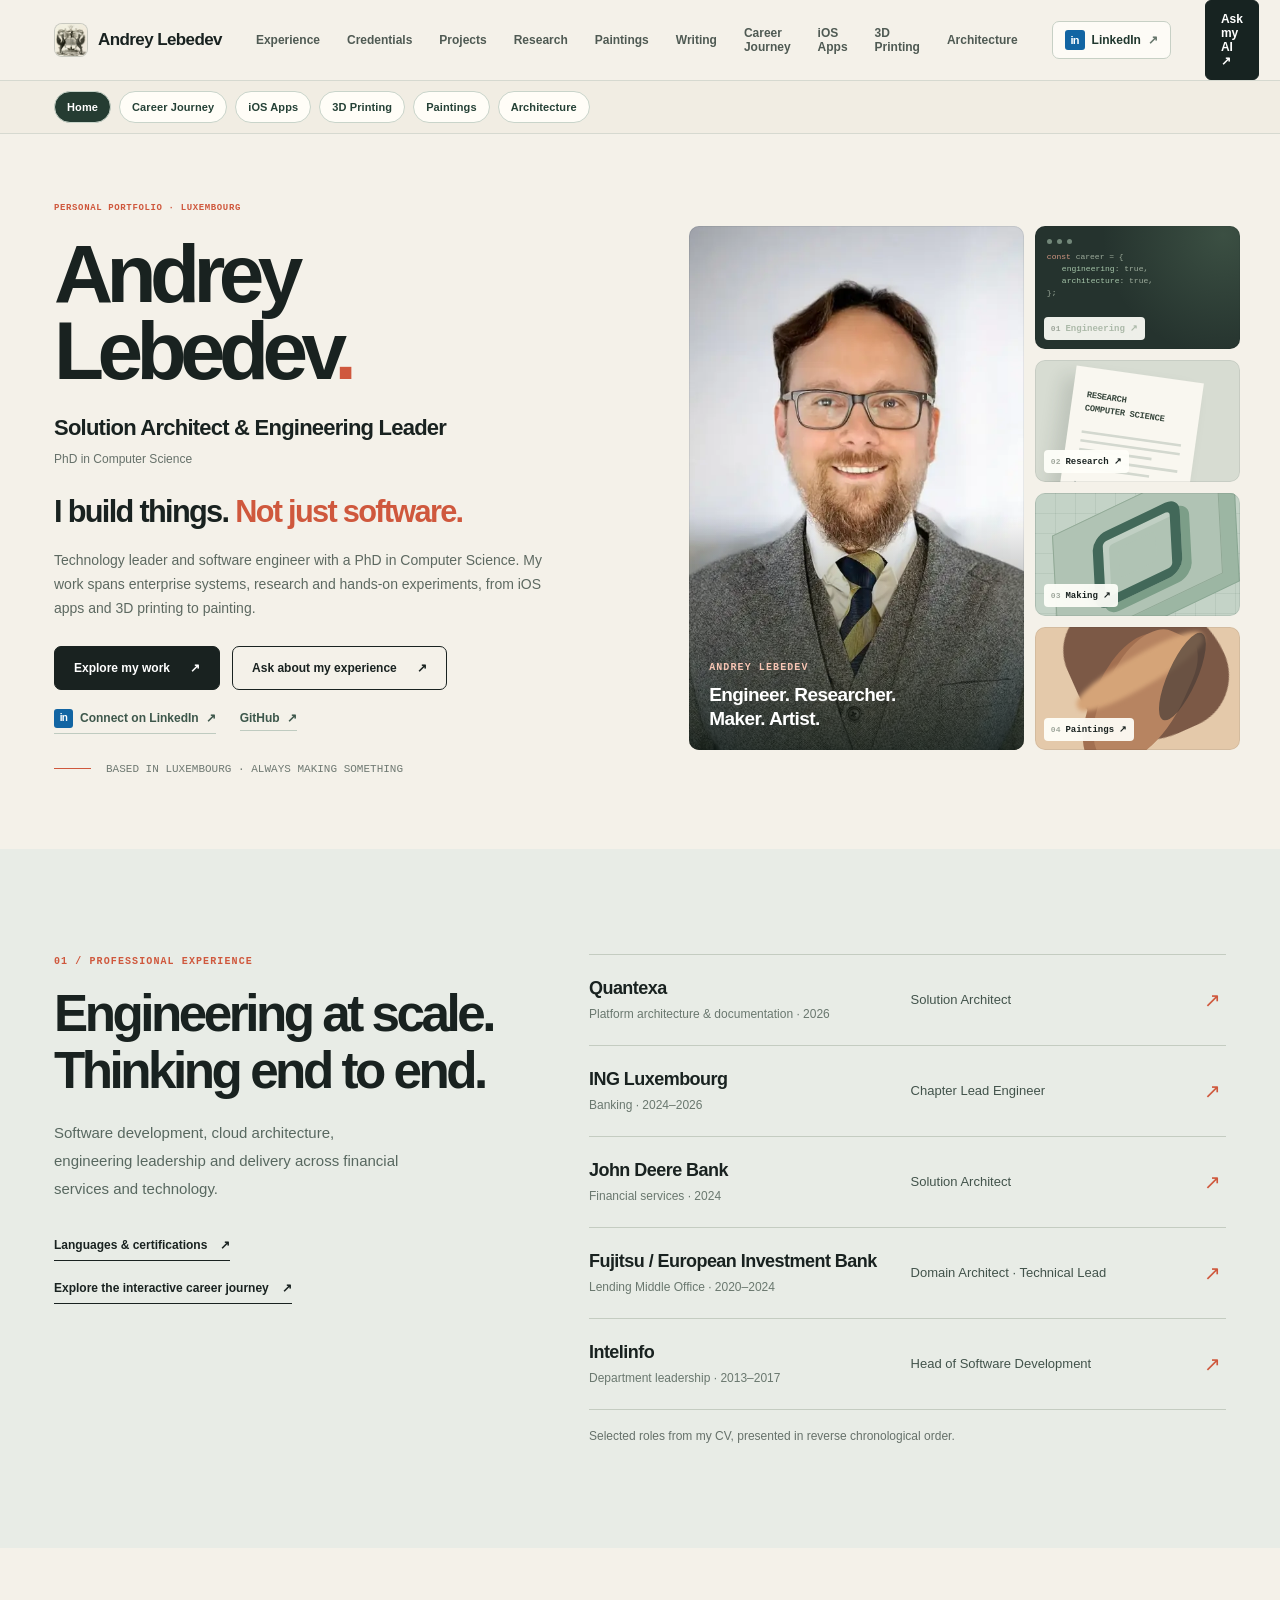
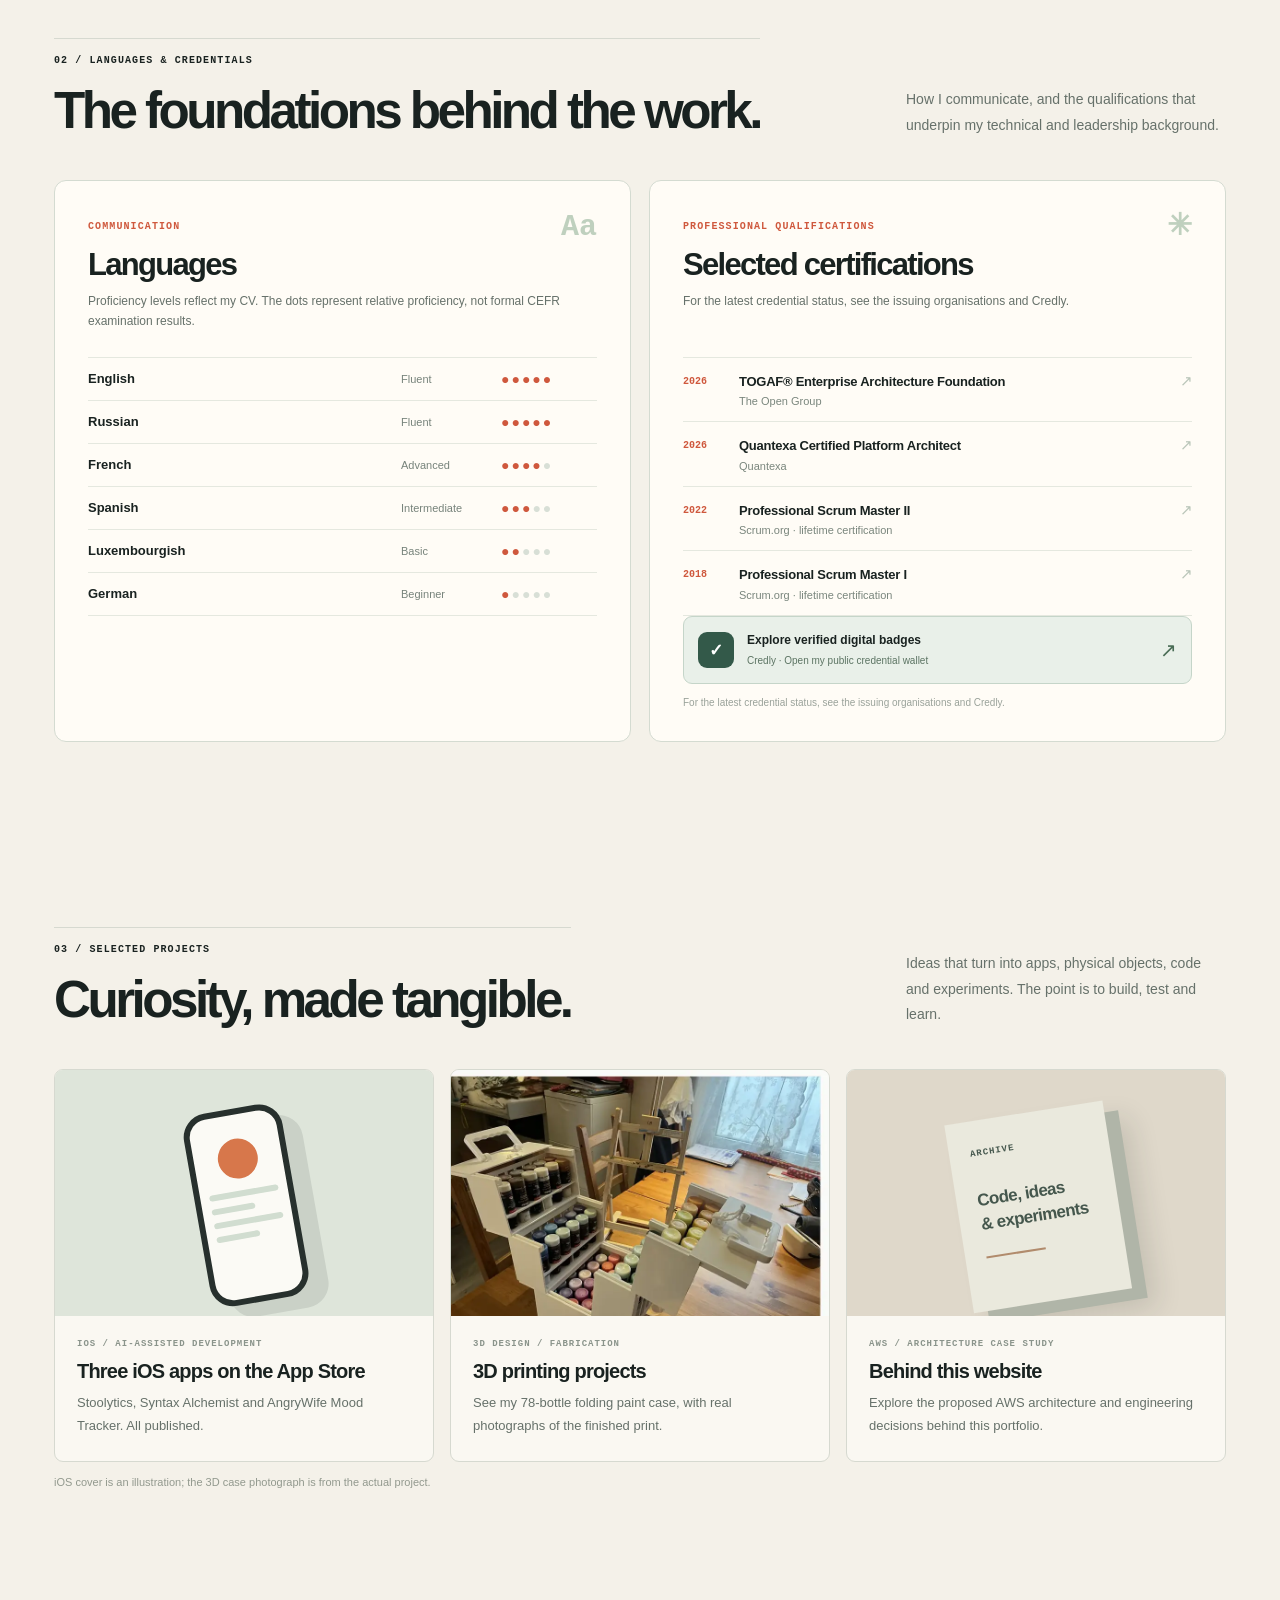
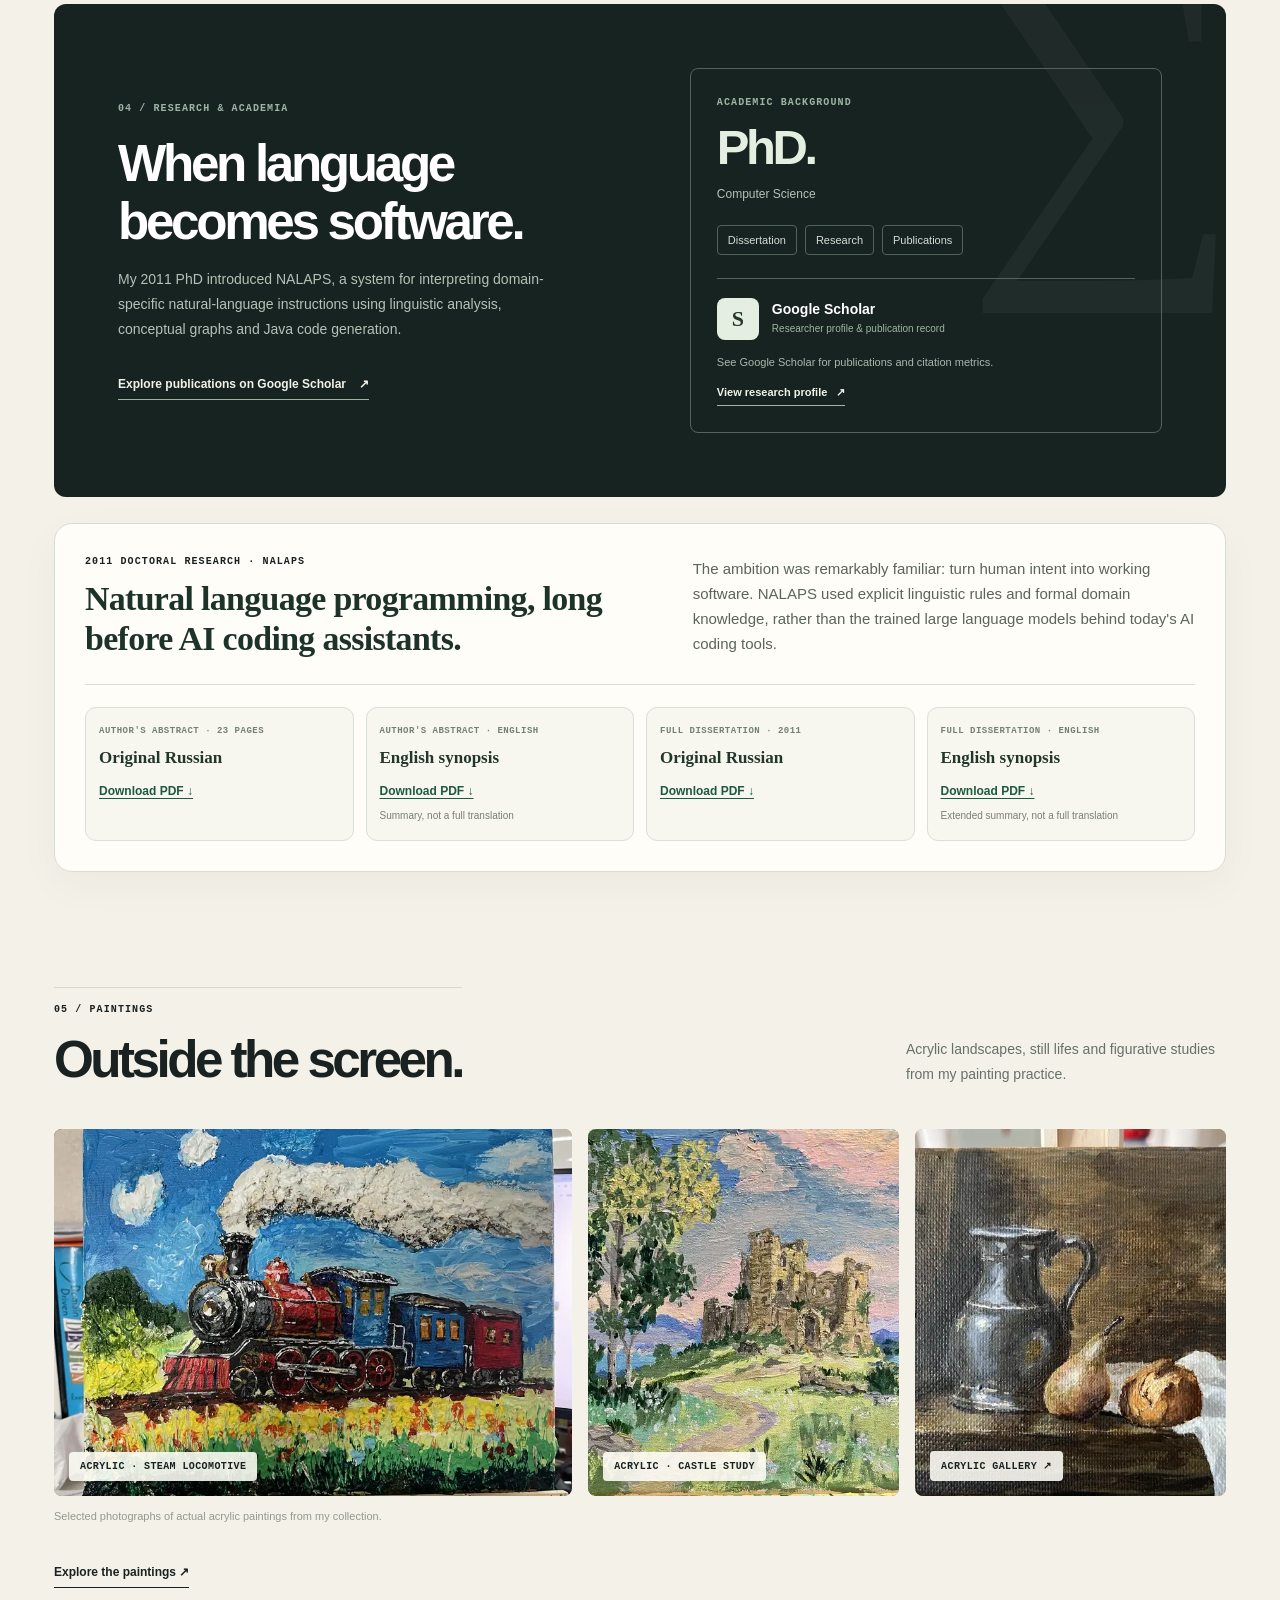
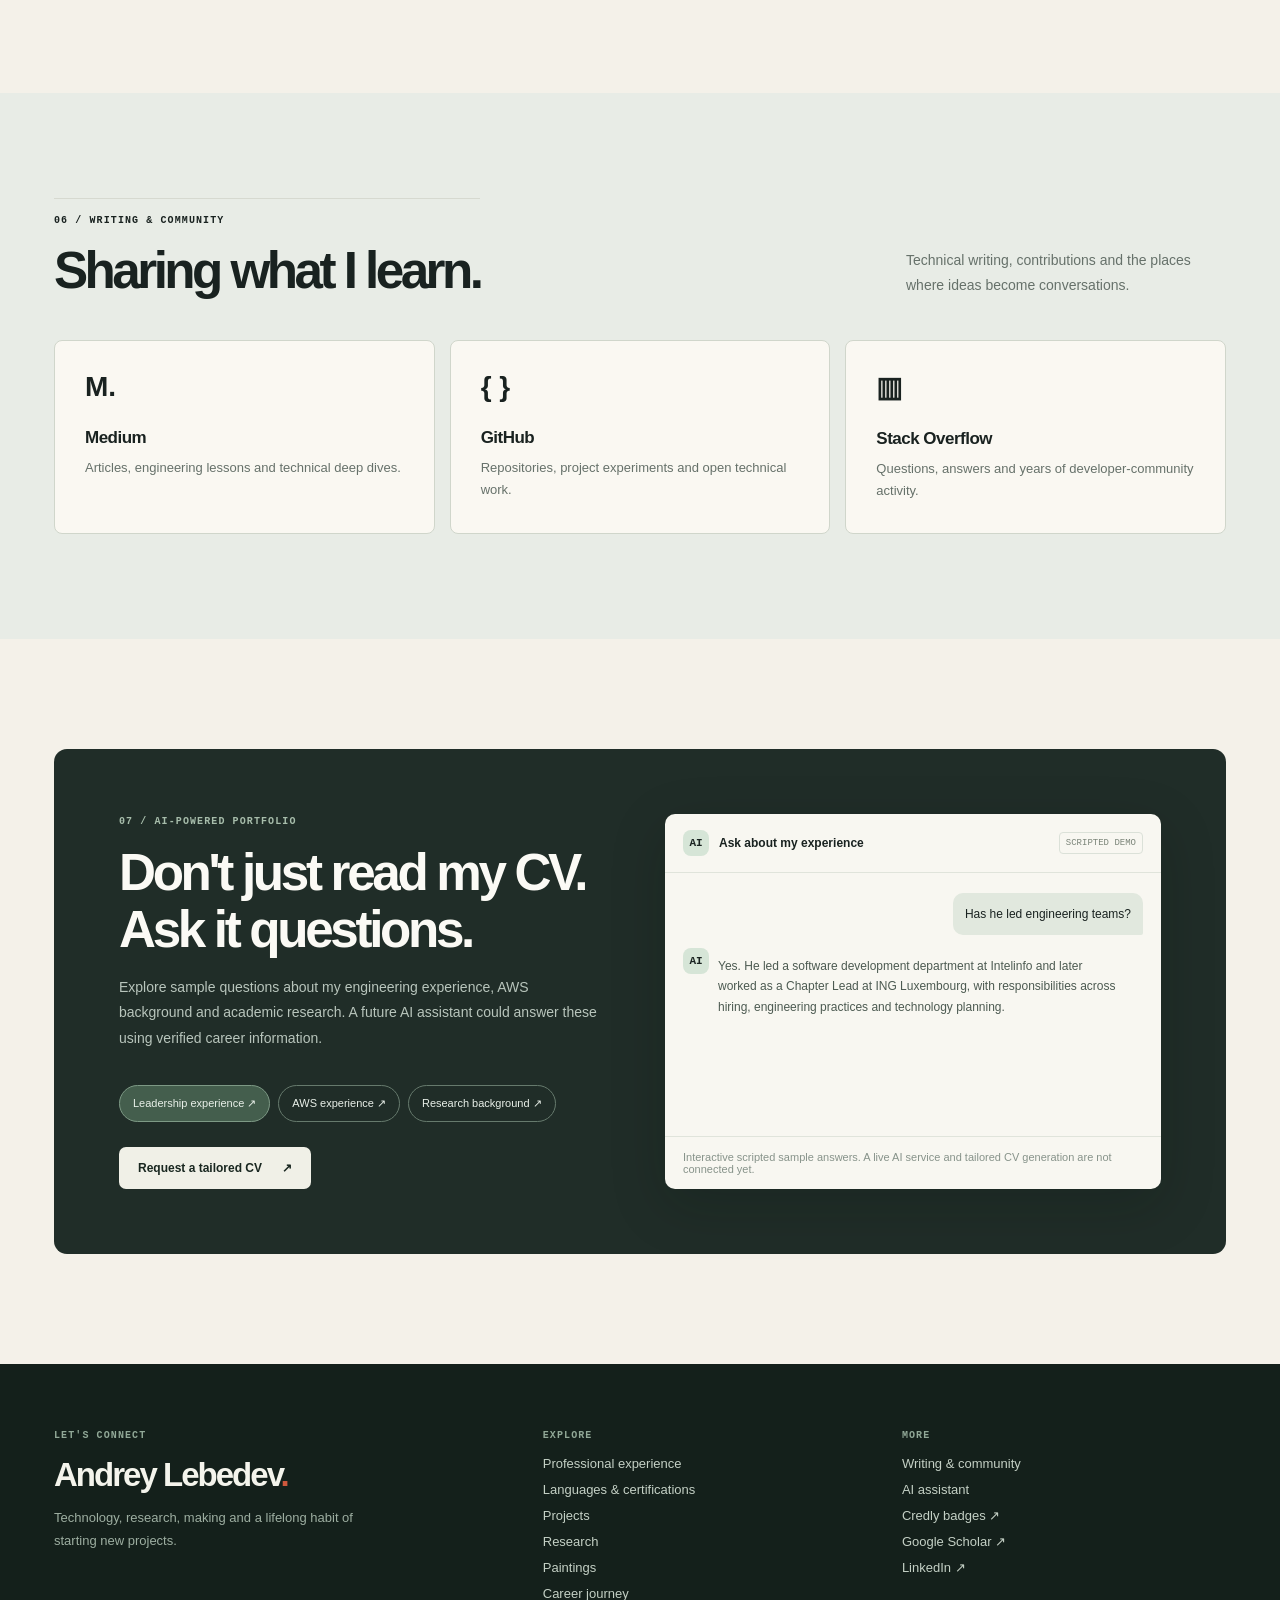
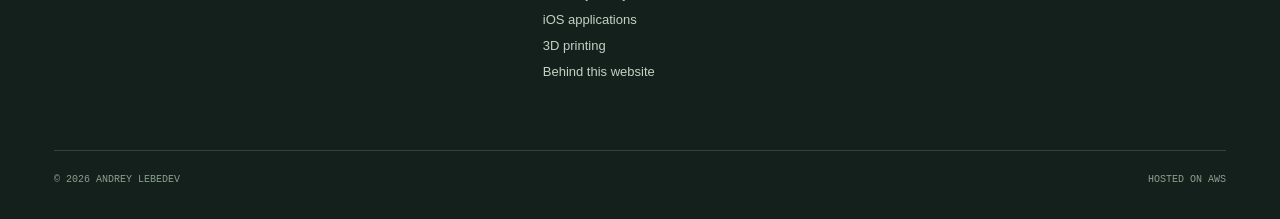
==== index.html @ 39cefe16 "Prepare doctoral research downloads and remove site preview labels" ====
<!DOCTYPE html>

<html lang="en">
<head>
<meta charset="utf-8"/>
<meta content="width=device-width, initial-scale=1.0" name="viewport"/>
<meta content="#f4f1e9" name="theme-color"/>
<meta content="Andrey Lebedev. Solution architecture, software engineering, doctoral research, personal software and art." name="description"/>
<title>Andrey Lebedev | Engineering, Research &amp; Making</title>
<link href="assets/styles-3bea09bef80b.css" rel="stylesheet"/></head>
<body>
<header>
<div class="wrap nav">
<a aria-label="Andrey Lebedev, home" class="logo" href="#home"><span class="logo-box"><img alt="" decoding="async" height="34" src="assets/heraldic-crest.webp" width="34"/></span> Andrey Lebedev</a>
<nav aria-label="Main navigation" class="nav-links" id="navLinks">
<a href="#experience">Experience</a><a href="#credentials">Credentials</a><a href="#projects">Projects</a><a href="#research">Research</a><a href="art.html">Paintings</a><a href="#writing">Writing</a>
<a href="career.html">Career Journey</a><a href="apps.html">iOS Apps</a><a href="3d-printing.html">3D Printing</a><a href="behind-the-site.html">Architecture</a></nav>
<a aria-label="Andrey Lebedev on LinkedIn (opens new tab)" class="nav-linkedin" href="https://www.linkedin.com/in/andremoniy/" rel="noopener noreferrer" target="_blank"><span aria-hidden="true" class="li-mark">in</span><span class="li-label">LinkedIn</span><span aria-hidden="true" class="li-out">↗</span></a><a class="nav-cta" href="#assistant">Ask my AI ↗</a>
<button aria-expanded="false" aria-label="Toggle navigation" class="mobile-toggle" id="mobileToggle">☰</button>
</div>
</header><div class="site-directory"><nav aria-label="Portfolio pages" class="wrap"><a aria-current="page" href="index.html#home">Home</a><a href="career.html">Career Journey</a><a href="apps.html">iOS Apps</a><a href="3d-printing.html">3D Printing</a><a href="art.html">Paintings</a><a href="behind-the-site.html">Architecture</a></nav></div>
<main>
<section class="wrap hero" id="home">
<div class="hero-copy">
<div class="hero-identity"><div class="identity-info">
<span class="eyebrow identity-name">PERSONAL PORTFOLIO · LUXEMBOURG</span>
<h1 class="hero-person-name">Andrey<br/>Lebedev<span class="name-fullstop">.</span></h1>
<strong>Solution Architect &amp; Engineering Leader</strong>
<span class="identity-degree">PhD in Computer Science</span>
</div></div>
<div class="hero-claim">I build things. <em>Not just software.</em></div>
<p>Technology leader and software engineer with a PhD in Computer Science. My work spans enterprise systems, research and hands-on experiments, from iOS apps and 3D printing to painting.</p>
<div class="btn-group"><a class="btn btn-primary" href="#experience">Explore my work <span>↗</span></a><a class="btn btn-secondary" href="#assistant">Ask about my experience <span>↗</span></a></div><div aria-label="Professional profiles" class="hero-socials">
<a href="https://www.linkedin.com/in/andremoniy/" rel="noopener noreferrer" target="_blank"><span aria-hidden="true" class="social-icon">in</span>Connect on LinkedIn <span aria-hidden="true">↗</span></a>
<a href="https://github.com/Andremoniy" rel="noopener noreferrer" target="_blank">GitHub <span aria-hidden="true">↗</span></a>
</div>
<div class="hero-bottom"><span class="line"></span><span>BASED IN LUXEMBOURG · ALWAYS MAKING SOMETHING</span></div>
</div>
<div aria-label="Portrait and four areas of the portfolio" class="mosaic">
<div aria-label="Portrait of Andrey Lebedev" class="tile tile-portrait"><img alt="Andrey Lebedev wearing a grey suit and striped tie" height="760" loading="eager" src="assets/image-2531ccd37240392d.webp" width="600"/><span class="portrait-caption"><span class="eyebrow">ANDREY LEBEDEV</span><strong>Engineer. Researcher.<br/>Maker. Artist.</strong></span></div>
<a aria-label="View engineering experience" class="tile tile-code" href="#experience">
<div class="code-top"><i></i><i></i><i></i></div>
<div class="code-lines"><div><span class="orange">const</span> career = {</div><div class="indent"><span class="mint">engineering</span>: true,</div><div class="indent"><span class="mint">architecture</span>: true,</div><div class="indent"><span class="mint">leadership</span>: true,</div><div class="indent"><span class="mint">curiosity</span>: Infinity</div><div>};</div></div>
<span class="tile-label"><span class="tile-number">01</span> Engineering ↗</span>
</a>
<a aria-label="View academic research" class="tile tile-paper" href="#research">
<div class="paper-sheet"><div class="paper-title">RESEARCH<br/>COMPUTER SCIENCE</div><div class="paper-line"></div><div class="paper-line"></div><div class="paper-line short"></div><div class="paper-line"></div><div class="paper-line short"></div><div class="paper-chart"><span></span><span></span></div></div>
<span class="tile-label"><span class="tile-number">02</span> Research ↗</span>
</a>
<a aria-label="View 3D printing and projects" class="tile tile-print" href="3d-printing.html"><div class="print-grid"></div><div class="print-plane"></div><span class="tile-label"><span class="tile-number">03</span> Making ↗</span></a>
<a aria-label="View painting gallery" class="tile tile-art" href="art.html"><div class="paint-one"></div><div class="paint-two"></div><div class="paint-three"></div><div class="paint-four"></div><span class="tile-label"><span class="tile-number">04</span> Paintings ↗</span></a>
</div>
</section>
<section class="career section" id="experience">
<div class="wrap career-shell">
<div class="career-intro"><div class="eyebrow accent">01 / PROFESSIONAL EXPERIENCE</div><h2>Engineering at scale. Thinking end to end.</h2><p>Software development, cloud architecture, engineering leadership and delivery across financial services and technology.</p><a class="small-link" href="#credentials">Languages &amp; certifications <span>↗</span></a><div><a class="small-link" href="career.html">Explore the interactive career journey <span>↗</span></a></div></div>
<div aria-label="Selected professional roles" class="career-rows">
<a aria-label="Explore career details for Quantexa" class="career-row" href="career.html#quantexa"><div><h3>Quantexa</h3><span>Platform architecture &amp; documentation · 2026</span></div><div class="role">Solution Architect</div><span class="arrow">↗</span></a>
<a aria-label="Explore career details for ING Luxembourg" class="career-row" href="career.html#ing"><div><h3>ING Luxembourg</h3><span>Banking · 2024–2026</span></div><div class="role">Chapter Lead Engineer</div><span class="arrow">↗</span></a>
<a aria-label="Explore career details for John Deere Bank" class="career-row" href="career.html#john-deere"><div><h3>John Deere Bank</h3><span>Financial services · 2024</span></div><div class="role">Solution Architect</div><span class="arrow">↗</span></a>
<a aria-label="Explore career details for European Investment Bank" class="career-row" href="career.html#eib"><div><h3>Fujitsu / European Investment Bank</h3><span>Lending Middle Office · 2020–2024</span></div><div class="role">Domain Architect · Technical Lead</div><span class="arrow">↗</span></a>
<a aria-label="Explore career details for Intelinfo" class="career-row" href="career.html#intelinfo"><div><h3>Intelinfo</h3><span>Department leadership · 2013–2017</span></div><div class="role">Head of Software Development</div><span class="arrow">↗</span></a>
<div class="tiny" style="padding-top:19px">Selected roles from my CV, presented in reverse chronological order.</div>
</div>
</div>
</section>
<section aria-labelledby="credentialsHeading" class="credentials section" id="credentials">
<div class="wrap">
<div class="section-head"><div><div class="top-rule eyebrow">02 / LANGUAGES &amp; CREDENTIALS</div><h2 id="credentialsHeading">The foundations behind the work.</h2></div><p>How I communicate, and the qualifications that underpin my technical and leadership background.</p></div>
<div class="credentials-grid">
<article class="credential-card language-card">
<div class="credential-card-top"><span class="eyebrow accent">COMMUNICATION</span><span aria-hidden="true" class="credential-symbol">Aa</span></div>
<h3>Languages</h3>
<p class="credential-intro">Proficiency levels reflect my CV. The dots represent relative proficiency, not formal CEFR examination results.</p>
<div aria-label="Languages and self-assessed proficiency" class="language-list">
<div class="language-row"><span class="lang-name">English</span><span class="lang-level">Fluent</span><span aria-label="Five of five" class="lang-dots">●●●●●</span></div>
<div class="language-row"><span class="lang-name">Russian</span><span class="lang-level">Fluent</span><span aria-label="Five of five" class="lang-dots">●●●●●</span></div>
<div class="language-row"><span class="lang-name">French</span><span class="lang-level">Advanced</span><span aria-label="Four of five" class="lang-dots">●●●●<i>●</i></span></div>
<div class="language-row"><span class="lang-name">Spanish</span><span class="lang-level">Intermediate</span><span aria-label="Three of five" class="lang-dots">●●●<i>●●</i></span></div>
<div class="language-row"><span class="lang-name">Luxembourgish</span><span class="lang-level">Basic</span><span aria-label="Two of five" class="lang-dots">●●<i>●●●</i></span></div>
<div class="language-row"><span class="lang-name">German</span><span class="lang-level">Beginner</span><span aria-label="One of five" class="lang-dots">●<i>●●●●</i></span></div>
</div>
</article>
<article class="credential-card certification-card">
<div class="credential-card-top"><span class="eyebrow accent">PROFESSIONAL QUALIFICATIONS</span><span aria-hidden="true" class="credential-symbol">✳</span></div>
<h3>Selected certifications</h3>
<p class="credential-intro">For the latest credential status, see the issuing organisations and Credly.</p>
<div class="cert-list">
<div class="cert-row"><span class="cert-year">2026</span><div><strong>TOGAF® Enterprise Architecture Foundation</strong><span>The Open Group</span></div><span aria-hidden="true" class="cert-mark">↗</span></div>
<div class="cert-row"><span class="cert-year">2026</span><div><strong>Quantexa Certified Platform Architect</strong><span>Quantexa</span></div><span aria-hidden="true" class="cert-mark">↗</span></div>
<div class="cert-row"><span class="cert-year">2022</span><div><strong>Professional Scrum Master II</strong><span>Scrum.org · lifetime certification</span></div><span aria-hidden="true" class="cert-mark">↗</span></div>
<div class="cert-row"><span class="cert-year">2018</span><div><strong>Professional Scrum Master I</strong><span>Scrum.org · lifetime certification</span></div><span aria-hidden="true" class="cert-mark">↗</span></div>
</div>
<a aria-label="Open my Credly digital credential profile in a new tab" class="source-link credly-link" href="https://www.credly.com/users/andrey-lebedev.076a3905/badges/credly" rel="noopener noreferrer" target="_blank"><span aria-hidden="true" class="source-icon">✓</span><span><strong>Explore verified digital badges</strong><small>Credly · Open my public credential wallet</small></span><span aria-hidden="true" class="source-arrow">↗</span></a><p class="cert-footnote">For the latest credential status, see the issuing organisations and Credly.</p>
</article>
</div>
</div>
</section>
<section class="section" id="projects">
<div class="wrap">
<div class="section-head"><div><div class="top-rule eyebrow">03 / SELECTED PROJECTS</div><h2>Curiosity, made tangible.</h2></div><p>Ideas that turn into apps, physical objects, code and experiments. The point is to build, test and learn.</p></div>
<div class="project-grid">
<a aria-label="Explore iOS experiments" class="project-card" href="apps.html"><div class="project-graphic app-graphic"><div class="phone"><div class="app-sun"></div><div class="app-line"></div><div class="app-line half"></div><div class="app-line"></div><div class="app-line half"></div></div></div><div class="project-meta"><div class="eyebrow">IOS / AI-ASSISTED DEVELOPMENT</div><h3>Three iOS apps on the App Store</h3><p>Stoolytics, Syntax Alchemist and AngryWife Mood Tracker. All published.</p></div></a>
<a aria-label="Explore 3D printing projects" class="project-card" href="3d-printing.html"><div class="project-graphic project-real-photo"><img alt="Foldable 3D-printed case holding acrylic paint bottles" loading="lazy" src="assets/image-3938603abb410a23.webp"/></div><div class="project-meta"><div class="eyebrow">3D DESIGN / FABRICATION</div><h3>3D printing projects</h3><p>See my 78-bottle folding paint case, with real photographs of the finished print.</p></div></a>
<a aria-label="Explore Code &amp; early projects" class="project-card" href="behind-the-site.html"><div class="project-graphic research-graphic"><div class="book"><div class="eyebrow">ARCHIVE</div><h4>Code, ideas<br/>&amp; experiments</h4><div class="book-rule"></div></div></div><div class="project-meta"><div class="eyebrow">AWS / ARCHITECTURE CASE STUDY</div><h3>Behind this website</h3><p>Explore the proposed AWS architecture and engineering decisions behind this portfolio.</p></div></a>
</div>
<p class="note-under">iOS cover is an illustration; the 3D case photograph is from the actual project.</p>
</div>
</section>
<section class="section" id="research" style="padding-top:0">
<div class="wrap"><div class="research-block"><div class="research-copy"><div class="eyebrow">04 / RESEARCH &amp; ACADEMIA</div><h2>When language becomes software.</h2><p>My 2011 PhD introduced NALAPS, a system for interpreting domain-specific natural-language instructions using linguistic analysis, conceptual graphs and Java code generation.</p><a aria-label="View my Google Scholar publications in a new tab" class="small-link scholar-primary" href="https://scholar.google.com/citations?user=SfSFFIIAAAAJ&amp;hl=en" rel="noopener noreferrer" target="_blank">Explore publications on Google Scholar <span>↗</span></a></div><div class="research-aside"><div class="eyebrow">ACADEMIC BACKGROUND</div><div class="num">PhD.</div><p>Computer Science</p><div class="research-tags"><span>Dissertation</span><span>Research</span><span>Publications</span></div><div class="scholar-card"><div class="scholar-card-header"><span aria-hidden="true" class="scholar-mark">S</span><div><strong>Google Scholar</strong><small>Researcher profile &amp; publication record</small></div></div><p>See Google Scholar for publications and citation metrics.</p><a href="https://scholar.google.com/citations?user=SfSFFIIAAAAJ&amp;hl=en" rel="noopener noreferrer" target="_blank">View research profile <span aria-hidden="true">↗</span></a></div></div></div><div class="dissertation-panel" id="dissertation">
<div class="dissertation-head">
<div><div class="eyebrow">2011 DOCTORAL RESEARCH · NALAPS</div><h3>Natural language programming, long before AI coding assistants.</h3></div>
<p>The ambition was remarkably familiar: turn human intent into working software. NALAPS used explicit linguistic rules and formal domain knowledge, rather than the trained large language models behind today's AI coding tools.</p>
</div>
<div aria-label="Research downloads" class="dissertation-docs">
<div class="dissertation-doc"><div class="doc-label">AUTHOR'S ABSTRACT · 23 PAGES</div><h4>Original Russian</h4><a download="" href="assets/research/lebedev-2011-authors-abstract-ru.pdf">Download PDF ↓</a></div>
<div class="dissertation-doc"><div class="doc-label">AUTHOR'S ABSTRACT · ENGLISH</div><h4>English synopsis</h4><a download="" href="assets/research/lebedev-2011-abstract-en-synopsis.pdf">Download PDF ↓</a><small>Summary, not a full translation</small></div>
<div class="dissertation-doc"><div class="doc-label">FULL DISSERTATION · 2011</div><h4>Original Russian</h4><a download="" href="assets/research/lebedev-2011-dissertation-ru.pdf">Download PDF ↓</a></div>
<div class="dissertation-doc"><div class="doc-label">FULL DISSERTATION · ENGLISH</div><h4>English synopsis</h4><a download="" href="assets/research/lebedev-2011-dissertation-en-synopsis.pdf">Download PDF ↓</a><small>Extended summary, not a full translation</small></div>
</div>
</div></div>
</section>
<section class="section" id="art" style="padding-top:10px">
<div class="wrap"><div class="section-head"><div><div class="top-rule eyebrow">05 / PAINTINGS</div><h2>Outside the screen.</h2></div><p>Acrylic landscapes, still lifes and figurative studies from my painting practice.</p></div><div class="art-gallery">
<a aria-label="Open the painting gallery" class="art-piece one art-photographic" href="art.html"><img alt="Acrylic painting of a red and black steam locomotive" loading="lazy" src="assets/image-953446f97a50883c.webp"/><span>ACRYLIC · STEAM LOCOMOTIVE</span></a>
<a aria-label="Open the painting gallery" class="art-piece two art-photographic" href="art.html"><img alt="Acrylic painting of a ruined castle in a bright landscape" loading="lazy" src="assets/image-7148136a2007f69b.webp"/><span>ACRYLIC · CASTLE STUDY</span></a>
<a aria-label="Open the painting gallery" class="art-piece three art-photographic" href="art.html"><img alt="Acrylic still life painting with jug and pear" loading="lazy" src="assets/image-1eff20bcecce1aa9.webp"/><span>ACRYLIC GALLERY ↗</span></a>
</div><p class="note-under">Selected photographs of actual acrylic paintings from my collection.</p></div>
<div class="wrap" style="margin-top:23px"><a class="small-link" href="art.html">Explore the paintings ↗</a></div></section>
<section class="section writing" id="writing"><div class="wrap"><div class="section-head"><div><div class="top-rule eyebrow">06 / WRITING &amp; COMMUNITY</div><h2>Sharing what I learn.</h2></div><p>Technical writing, contributions and the places where ideas become conversations.</p></div><div class="writing-grid"><div class="writing-entry"><span class="symbol">M.</span><h3>Medium</h3><p>Articles, engineering lessons and technical deep dives.</p></div><div class="writing-entry"><span class="symbol">{ }</span><h3>GitHub</h3><p>Repositories, project experiments and open technical work.</p></div><div class="writing-entry"><span class="symbol">▥</span><h3>Stack Overflow</h3><p>Questions, answers and years of developer-community activity.</p></div></div></div></section>
</main>
<section class="ai-section" id="assistant"><div class="wrap"><div class="ai-panel"><div><div class="eyebrow">07 / AI-POWERED PORTFOLIO</div><h2>Don't just read my CV. Ask it questions.</h2><p>Explore sample questions about my engineering experience, AWS background and academic research. A future AI assistant could answer these using verified career information.</p><div aria-label="Try scripted sample questions" class="ai-chips"><button class="ai-chip active" data-chat="leadership">Leadership experience ↗</button><button class="ai-chip" data-chat="cloud">AWS experience ↗</button><button class="ai-chip" data-chat="research">Research background ↗</button></div><button class="btn" id="recruiterButton" style="margin-top:25px;background:#f0f0e7;color:#192720;border:0">Request a tailored CV <span>↗</span></button></div><div class="chat-window"><div class="chat-header"><span class="bot-avatar">AI</span> Ask about my experience <span class="demo-chip">SCRIPTED DEMO</span></div><div class="chat-messages"><div class="chat-user" id="chatQuestion">Has he led engineering teams?</div><div class="chat-bot"><div class="bot-avatar">AI</div><div class="message" id="chatAnswer">Yes. He led a software development department at Intelinfo and later worked as a Chapter Lead at ING Luxembourg, with responsibilities across hiring, engineering practices and technology planning.</div></div></div><div class="chat-bottom">Interactive scripted sample answers. A live AI service and tailored CV generation are not connected yet.</div></div></div></div></section><footer class="footer"><div class="wrap"><div class="footer-grid"><div><div class="eyebrow" style="color:#91a897">LET'S CONNECT</div><h2>Andrey Lebedev<span class="accent">.</span></h2><p>Technology, research, making and a lifelong habit of starting new projects.</p></div><div><div class="eyebrow" style="color:#91a897">EXPLORE</div><ul><li><a href="#experience">Professional experience</a></li><li><a href="#credentials">Languages &amp; certifications</a></li><li><a href="#projects">Projects</a></li><li><a href="#research">Research</a></li><li><a href="art.html">Paintings</a></li><li><a href="career.html">Career journey</a></li><li><a href="apps.html">iOS applications</a></li><li><a href="3d-printing.html">3D printing</a></li><li><a href="behind-the-site.html">Behind this website</a></li></ul></div><div><div class="eyebrow" style="color:#91a897">MORE</div><ul><li><a href="#writing">Writing &amp; community</a></li><li><a href="#assistant">AI assistant</a></li><li><a href="https://www.credly.com/users/andrey-lebedev.076a3905/badges/credly" rel="noopener noreferrer" target="_blank">Credly badges ↗</a></li><li><a href="https://scholar.google.com/citations?user=SfSFFIIAAAAJ&amp;hl=en" rel="noopener noreferrer" target="_blank">Google Scholar ↗</a></li><li><a href="https://www.linkedin.com/in/andremoniy/" rel="noopener noreferrer" target="_blank">LinkedIn ↗</a></li></ul></div></div><div class="footer-bottom"><span>© 2026 ANDREY LEBEDEV</span><span>HOSTED ON AWS</span></div></div></footer>
<div class="modal-backdrop" id="cvModal" role="presentation"><div aria-labelledby="modalTitle" aria-modal="true" class="modal" role="dialog"><button aria-label="Close" class="modal-close" id="modalClose">×</button><div class="eyebrow accent">RECRUITER AREA</div><h3 id="modalTitle">Tailored CV generation</h3><p>Planned functionality: authenticate using a corporate email address, paste a job description and generate an evidence-based CV in PDF or DOCX. This feature is not connected yet.</p><button class="btn btn-primary" id="modalGotIt">Got it <span>✓</span></button></div></div><script>document.addEventListener('DOMContentLoaded',()=>{
 const nav=document.getElementById('navLinks'); const toggle=document.getElementById('mobileToggle');
 if(nav&&toggle){toggle.addEventListener('click',()=>{const opened=nav.classList.toggle('open');toggle.setAttribute('aria-expanded',String(opened));toggle.textContent=opened?'×':'☰';});nav.querySelectorAll('a').forEach(a=>a.addEventListener('click',()=>{nav.classList.remove('open');toggle.setAttribute('aria-expanded','false');toggle.textContent='☰';}));}
 const questions={leadership:['Has he led engineering teams?','Yes. He led the software development department at Intelinfo and served as Chapter Lead Engineer at ING Luxembourg.'],cloud:['Has he used AWS professionally?','Yes. His professional experience includes AWS work at ARHS, Ingenico and 3D Issue, as well as AWS-related architecture work.'],research:['Does he have academic experience?','Yes. He earned a PhD in Computer Science and held research and university teaching positions.']};
 document.querySelectorAll('[data-chat]').forEach(b=>b.addEventListener('click',()=>{document.querySelectorAll('[data-chat]').forEach(x=>x.classList.remove('active'));b.classList.add('active');const q=questions[b.dataset.chat];document.getElementById('chatQuestion').textContent=q[0];document.getElementById('chatAnswer').textContent=q[1];}));
 const modal=document.getElementById('cvModal');if(modal){const close=()=>{modal.classList.remove('visible');document.body.style.overflow='';};const openBtn=document.getElementById('recruiterButton');if(openBtn)openBtn.addEventListener('click',()=>{modal.classList.add('visible');document.body.style.overflow='hidden';document.getElementById('modalClose').focus();});document.getElementById('modalClose').addEventListener('click',close);document.getElementById('modalGotIt').addEventListener('click',close);modal.addEventListener('click',e=>{if(e.target===modal)close();});window.addEventListener('keydown',e=>{if(e.key==='Escape')close();});}
});

// Delegated painting lightbox; works after SPA route changes too.
(function(){
  if(window.__portfolioLightboxInstalled)return;window.__portfolioLightboxInstalled=true;
  document.addEventListener('click',function(e){
    const a=e.target.closest('a[data-art-view]');if(!a)return;
    e.preventDefault();const shade=document.createElement('div');shade.className='art-lightbox';shade.setAttribute('role','dialog');shade.setAttribute('aria-label','Artwork close-up');
    const image=document.createElement('img');image.src=a.href;image.alt=a.querySelector('img')?.alt||'Artwork';
    const close=document.createElement('button');close.setAttribute('aria-label','Close image');close.textContent='×';
    shade.append(image,close);document.body.appendChild(shade);document.body.style.overflow='hidden';
    function dismiss(){shade.remove();document.body.style.overflow='';document.removeEventListener('keydown',onKey)}
    function onKey(ev){if(ev.key==='Escape')dismiss()};document.addEventListener('keydown',onKey);
    shade.addEventListener('click',ev=>{if(ev.target===shade||ev.target===close)dismiss()});close.focus();
  });
})();
</script><script>
(function(){
  var appIds={"6761431119":"Stoolytics","6762096127":"Syntax Alchemist","6761403683":"AngryWife Mood Tracker"};
  var loaded={};
  window.portfolioAppleIconResponse = function(data){
    if(!data || !Array.isArray(data.results)) return;
    data.results.forEach(function(app){
      var key=String(app.trackId||'');
      if(!(key in appIds)) return;
      var icon=app.artworkUrl512 || app.artworkUrl100 || app.artworkUrl60;
      if(!icon || !/^https:\/\//.test(icon)) return;
      loaded[key]=true;
      document.querySelectorAll('img[data-app-id="'+key+'"]').forEach(function(img){
        img.src=icon;
        img.alt=appIds[key]+' original App Store icon';
        var status=img.closest('.icon-link')?.querySelector('.app-icon-status');
        if(status) status.textContent='OFFICIAL APP STORE ICON';
      });
    });
  };
  ['6761431119','6762096127','6761403683'].forEach(function(id){
    var script=document.createElement('script');
    script.src='https://itunes.apple.com/lookup?id='+encodeURIComponent(id)+'&country=lu&callback=portfolioAppleIconResponse';
    script.async=true;
    document.head.appendChild(script);
  });
})();
</script></body>
</html>
---- assets/styles-3bea09bef80b.css ----
:root {
      --bg: #f4f1e9; --paper: #fffdf8; --ink: #192220; --muted: #66716a;
      --line: #d6d9d0; --accent: #cf583d; --accent2: #a5bdad;
      --dark: #172321; --green: #536d5c; --font: "DM Sans", "Arial", sans-serif;
      --mono: "Space Mono", "Courier New", monospace;
    }
    * { box-sizing: border-box; }
    html { scroll-behavior: smooth; scroll-padding-top: 92px; }
    body { margin: 0; background: var(--bg); font-family: var(--font); color: var(--ink); -webkit-font-smoothing: antialiased; }
    a { color: inherit; text-decoration: none; }
    button, input { font: inherit; }
    button { cursor: pointer; }
    a:focus-visible, button:focus-visible { outline: 3px solid var(--accent); outline-offset: 3px; }
    ::selection { background: #dfada0; color: #1b2724; }
    .wrap { max-width: 1260px; margin: 0 auto; padding: 0 44px; }
    .eyebrow { font: 700 10px/1.6 var(--mono); letter-spacing: .11em; text-transform: uppercase; }
    .tiny { font-size: 12px; color: var(--muted); }
    .accent { color: var(--accent); }
    header { position: sticky; top: 0; z-index: 100; background: rgba(244,241,233,.94); border-bottom: 1px solid var(--line); backdrop-filter: blur(20px); }
    .nav { min-height: 76px; display: flex; align-items: center; gap: 34px; }
    .logo { display: inline-flex; align-items: center; gap: 10px; margin-right: auto; white-space: nowrap; font-weight: 700; font-size: 15px; letter-spacing: -.04em; }
    .logo-box { width: 34px; height: 34px; background: var(--dark); color: #faf8f3; display: grid; place-items: center; border-radius: 8px; font: 700 12px var(--mono); letter-spacing: -.12em; }
    .nav-links { display: flex; align-items: center; gap: 27px; }
    .nav-links a { font-size: 12px; font-weight: 600; color: #4f5a53; transition: color .2s; }
    .nav-links a:hover { color: var(--accent); }
    .nav-cta { padding: 11px 15px; border-radius: 6px; background: var(--dark); color: white; font-size: 12px; font-weight: 700; border: 1px solid var(--dark); }
    .nav-cta:hover { background: #33463f; }
    .mobile-toggle { border: none; background: transparent; display: none; padding: 10px; font-size: 21px; }
    .design-ribbon { background: var(--accent); color: #fff; padding: 7px 0; }
    .design-ribbon .wrap { display: flex; justify-content: space-between; font: 700 9px var(--mono); letter-spacing: .06em; gap: 10px; }
    .hero { min-height: 685px; display: grid; grid-template-columns: 53% 47%; padding-top: 67px; padding-bottom: 74px; gap: 14px; align-items: center; }
    .hero-copy { padding-right: 34px; }
    .hero-intro { display: flex; align-items: center; gap: 13px; margin-bottom: 28px; color: #506159; }
    .status-dot { width: 8px; height: 8px; border-radius: 100%; background: var(--accent); box-shadow: 0 0 0 5px rgba(207,88,61,.11); }
    h1,h2,h3,p { margin-top: 0; }
    h1 { max-width: 690px; font-weight: 600; font-size: clamp(47px, 5.3vw, 78px); line-height: 1.045; letter-spacing: -.077em; margin: 0 0 26px; }
    h1 em { color: var(--accent); font-style: normal; }
    .hero-copy > p { max-width: 490px; color: #5d6961; font-size: 16px; line-height: 1.85; margin-bottom: 30px; }
    .btn-group { display: flex; flex-wrap: wrap; gap: 12px; }
    .btn { border: 1px solid var(--ink); padding: 14px 19px; font-size: 12px; font-weight: 700; border-radius: 7px; display: inline-flex; align-items: center; justify-content: center; gap: 20px; transition: transform .2s, background .2s; }
    .btn:hover { transform: translateY(-2px); }
    .btn-primary { background: var(--ink); color: white; }
    .btn-secondary { background: transparent; }
    .hero-bottom { margin-top: 64px; display: flex; align-items: center; gap: 15px; }
    .hero-bottom .line { height: 1px; width: 37px; background: var(--accent); }
    .hero-bottom span { font: 11px var(--mono); color: #6f7972; }
    .mosaic { height: 524px; display: grid; grid-template-columns: 1fr 1fr; grid-template-rows: 1fr .83fr; gap: 13px; padding-left: 2px; }
    .tile { position: relative; border-radius: 10px; overflow: hidden; min-width: 0; min-height: 0; transition: transform .25s ease; isolation: isolate; }
    .tile:hover { transform: translateY(-4px); }
    .tile::after { content: ''; position:absolute; inset:0; border: 1px solid rgba(20,30,26,.08); border-radius:inherit; pointer-events:none; }
    .tile-label { position: absolute; bottom: 13px; left: 14px; z-index: 5; display: inline-flex; align-items: center; gap: 8px; background: rgba(255,255,250,.92); backdrop-filter: blur(8px); border-radius: 4px; padding: 8px 10px; font: 700 10px var(--mono); }
    .tile-number { color: #a0a89d; }
    .tile-code { background: #25332e; color: #acbaa9; padding: 24px 19px; }
    .tile-code:before { content: ''; position: absolute; inset: 0; background: radial-gradient(circle at 92% 7%, rgba(142,185,144,.21), transparent 55%); }
    .code-top { display: flex; align-items: center; gap: 5px; margin-bottom: 30px; }
    .code-top i { width: 5px; height: 5px; background: #728779; border-radius: 50%; }
    .code-lines { position: relative; z-index: 1; font: 10px/2.2 var(--mono); white-space: nowrap; opacity: .89; }
    .code-lines .mint { color: #b6d8b9; } .code-lines .orange { color: #e6a28c; }
    .code-lines .indent { padding-left: 15px; }
    .tile-paper { background: #d7dcd2; display:grid;place-items:center; }
    .paper-sheet { width: 71%; height: 88%; transform: rotate(9deg) translateY(-10px); background: #f9f7f0; box-shadow: -12px 13px 21px rgba(33,49,43,.14); padding: 25px 16px; }
    .paper-sheet .paper-title { font: 700 10px/1.45 var(--mono); letter-spacing: -.03em; color: #38473d; max-width: 145px; margin-bottom: 18px; }
    .paper-line { height: 3px; background: #d3d8cf; margin: 7px 0; }
    .paper-line.short { width: 73%; }
    .paper-chart { height: 60px; margin-top: 15px; border-left: 1px solid #9ea9a2; border-bottom: 1px solid #9ea9a2; position: relative; }
    .paper-chart span { position:absolute; height: 2px; background: #77918b; transform-origin:left; }
    .paper-chart span:nth-child(1) { width: 48%; top: 43px; left: 3px; transform:rotate(-15deg); }
    .paper-chart span:nth-child(2) { width: 52%; top: 30px; left: 46%; transform:rotate(-35deg); }
    .tile-print { background: #c4d3c7; display: grid; place-items: center; }
    .print-plane { width: 165px; height: 119px; background: #b0c3b4; position: relative; transform: skewY(-23deg) rotate(-3deg); border: 1px solid #91a996; box-shadow: 15px 15px 0 #9cb6a3, 15px 15px 0 1px #89a692; }
    .print-plane::before { content:''; position:absolute; inset: 20px 38px; border: 10px solid #426859; border-radius: 14px; box-shadow: 9px 9px 0 #7c9e88, inset 6px 6px 0 rgba(255,255,255,.2); }
    .print-plane::after { content:''; position:absolute; inset: 43px 63px; background:#b0c3b4; border-radius:4px; }
    .print-grid { position:absolute; inset:0; background-image: linear-gradient(rgba(41,72,52,.07) 1px, transparent 1px), linear-gradient(90deg, rgba(41,72,52,.07) 1px, transparent 1px); background-size:20px 20px; }
    .tile-art { background: #e4c9aa; }
    .tile-art .paint-one { position: absolute; top: -38px; left: 18%; width: 73%; height: 123%; background: #7c5946; border-radius: 35% 70% 39% 55%; transform:rotate(-24deg); filter: blur(.4px); }
    .tile-art .paint-two { position:absolute; top: -2%; left: 34%; width: 37%; height: 118%; background: #b78461; border-radius: 53% 27% 65% 42%; transform: rotate(24deg); box-shadow: -8px 8px 0 #a26f50; }
    .tile-art .paint-three { position:absolute; top: 24%; left: 16%; width: 70%; height: 25%; background: #d5a478; border-radius: 45%; transform:rotate(-30deg); filter:blur(2px); }
    .tile-art .paint-four { position:absolute; top: 2%; left: 65%; width: 14%; height: 77%; background: #4b3e37; border-radius: 80%; transform:rotate(24deg); opacity:.7; }
    .section { padding: 105px 0; }
    .section-head { display: flex; gap: 38px; justify-content: space-between; align-items: end; margin-bottom: 42px; }
    .section-head h2 { font-size: clamp(36px, 4vw, 58px); line-height: 1.08; font-weight: 600; letter-spacing: -.069em; margin: 14px 0 0; max-width: 800px; }
    .section-head p { max-width: 320px; font-size: 14px; line-height: 1.8; color: var(--muted); margin: 0; }
    .top-rule { border-top: 1px solid var(--line); padding-top: 14px; }
    .top-rule .eyebrow { color: var(--accent); }
    .career { background: #e8ece6; }
    .career-shell { display: grid; grid-template-columns: minmax(0,1fr) 1.4fr; gap: 80px; align-items:start; }
    .career-intro h2 { font-size: clamp(38px,4vw,55px); line-height:1.13; letter-spacing:-.068em; margin-top:15px; margin-bottom:19px; }
    .career-intro p { color: #586860; line-height:1.85; font-size:15px; max-width: 350px; }
    .career-rows { border-top: 1px solid #c4ccc1; }
    .career-row { padding: 23px 0; display:grid; grid-template-columns: 1.1fr 1fr 22px; gap:12px; align-items:center; border-bottom: 1px solid #c4ccc1; }
    .career-row h3 { font-size: 18px; font-weight: 600; margin: 0 0 5px; letter-spacing:-.03em; }
    .career-row span { color: #6a786f; font-size: 12px; }
    .career-row .role { color:#42534b; font-size:13px; }
    .career-row .arrow { font-size: 20px; color:var(--accent); }
    .small-link { display: inline-flex; gap:13px; align-items:center; color:var(--ink); font-size:12px; font-weight:700; padding-bottom:8px; border-bottom:1px solid var(--ink); margin-top:20px; }
    .project-grid { display:grid; grid-template-columns: repeat(3,minmax(0,1fr)); gap:16px; }
    .project-card { border: 1px solid var(--line); border-radius:9px; background: #faf8f2; overflow:hidden; }
    .project-graphic { height: 246px; position: relative; overflow:hidden; display: grid; place-items:center; }
    .project-meta { padding: 21px 22px 24px; }
    .project-meta .eyebrow { color:#8a948b; font-size:9px; }
    .project-meta h3 { font-size:20px; letter-spacing:-.04em; margin:9px 0; }
    .project-meta p { margin:0; color:var(--muted); font-size:13px; line-height:1.7; min-height:45px; }
    .app-graphic { background:#dee5da; }
    .phone { height:195px; width:100px; border:6px solid #27302d; background:#fbfaf5; border-radius:24px; box-shadow:18px 14px 0 rgba(37,51,46,.11); padding:18px 9px 9px; transform:rotate(-10deg) translateY(12px); }
    .notch { position:absolute; width:39px; height:6px; background:#27302d; border-radius:8px; top:35px; left:calc(50% - 30px); transform:rotate(-10deg); }
    .app-sun { width:40px; height:40px; background:#d7774b; border-radius:100%; margin: 6px auto 12px; }
    .app-line { height:6px; background:#d1ddd0; border-radius:7px; margin:8px 0; }
    .app-line.half { width:63%; }
    .mesh-graphic { background:#d6e3dc; }
    .mesh-platform { transform:rotate(-30deg) skewY(19deg); width:145px; height:145px; background:repeating-linear-gradient(0deg,#8caa99 0px,#8caa99 2px,#bbd0c0 2px,#bbd0c0 8px); box-shadow: 11px 13px 0 #72917f, 22px 25px 0 #91af9b; border-radius:16px; border:3px solid #527c64; }
    .research-graphic { background:#dfd8ca; }
    .book { width:160px; height:190px; transform:rotate(-9deg) translateY(14px); background:#eae9dd; box-shadow: 14px 12px 0 #b0b5a8, 22px 21px 28px rgba(27,36,31,.14); padding:26px 21px; color:#45574d; }
    .book .eyebrow { font-size:9px; }
    .book h4 { font:700 17px/1.4 var(--font); margin:28px 0 20px; letter-spacing:-.04em; }
    .book-rule { height:2px; width:60px; background:#b18b6c; }
    .research-block { background:var(--dark); color:white; padding:64px; border-radius:12px; display:grid; grid-template-columns:1.05fr .95fr; gap:50px; align-items:center; position:relative; overflow:hidden; }
    .research-block::after { content:'∑'; position:absolute; font-size:390px; font-family:Georgia,serif; right:-17px; top:-130px; opacity:.038; pointer-events:none; }
    .research-block .eyebrow { color:#9eb5a6; }
    .research-block h2 { max-width:560px; font-size:clamp(37px,4vw,56px); margin:18px 0 17px; letter-spacing:-.065em; line-height:1.12; }
    .research-block p { color:#b4c2b8; max-width:455px; line-height:1.8; font-size:14px; }
    .research-aside { border:1px solid #52635a; padding:26px; border-radius:8px; position:relative; z-index:2; }
    .research-aside .num { color:#e4eee1; font-size:49px; letter-spacing:-.07em; line-height:1; margin:12px 0; font-weight:600; }
    .research-aside p { font-size:12px; margin:9px 0 0; }
    .research-tags { display:flex; flex-wrap:wrap; gap:8px; margin-top:19px; }
    .research-tags span { border:1px solid #52635a; border-radius:4px; color:#d5ded7; font-size:11px; padding:8px 10px; }
    .art-gallery { display:grid; grid-template-columns:1.25fr .75fr .75fr; gap:16px; }
    .art-piece { min-height: 345px; border-radius:8px; position:relative; overflow:hidden; background:#baa58f; }
    .art-piece > span { position:absolute; bottom:15px; left:15px; z-index:2; font:700 10px var(--mono); letter-spacing:.04em; background:rgba(255,254,248,.88); border-radius:4px; padding:9px 11px; }
    .art-piece.one { background: radial-gradient(ellipse at 48% 40%, #cba37f 0 19%, transparent 20%), radial-gradient(ellipse at 46% 69%, #a0654b 0 30%, transparent 31%), linear-gradient(120deg,#413f36,#8a7055 52%, #b69a7a); }
    .art-piece.one::before { content:''; width:35%; height:40%; position:absolute; top:11%; left:32%; background:linear-gradient(110deg,#74543f 5%,#dfb28b 48%,#846449 90%); border-radius:46% 52% 50% 43%; box-shadow: 0 -20px 0 4px #393a32; transform:rotate(-6deg); filter:blur(2px); }
    .art-piece.two { background:linear-gradient(150deg,#a9b09c 10%,#6a7b6e 28%,#d1b78e 54%,#79785b 80%); }
    .art-piece.two::before { content:'';position:absolute;inset:36% -20% 13%;background:radial-gradient(ellipse at 60% 20%, #9ea88d 0 14%, transparent 15%), linear-gradient(25deg,#465e50 15%,#758169 55%,#d1b68b); transform:rotate(-7deg); filter:blur(3px); }
    .art-piece.three { background:linear-gradient(45deg,#cc9976 0 22%,#805942 22% 45%,#dfb98c 45% 60%,#4f544a 60% 80%,#ac8464 80%); }
    .art-piece.three::before { content:'';position:absolute;left:15%;top:21%;width:90%;height:48%;background:radial-gradient(ellipse at center,#d4ae7b,#745446 65%, transparent 67%);border-radius:90%;filter:blur(13px); }
    .note-under { margin-top:14px; font-size:11px; color:#92998e; }
    .writing { background:#e8ece6; }
    .writing-grid { display:grid; grid-template-columns:repeat(3,1fr); gap:15px; }
    .writing-entry { background:#faf8f2; border:1px solid #d0d6cb; border-radius:8px; padding:30px; min-height:190px; }
    .writing-entry .symbol { font-size:28px; font-weight:700; margin-bottom:25px; display:block; }
    .writing-entry h3 { font-size:17px; margin:0 0 9px; letter-spacing:-.03em; }
    .writing-entry p { font-size:13px; line-height:1.7; color:var(--muted); margin:0; }
    .ai-section { padding:110px 0; }
    .ai-panel { background:#202d28; color:#fbfaf5; border-radius:13px; display:grid; grid-template-columns:1fr 1fr; gap:50px; padding:65px; }
    .ai-panel h2 { font-size:clamp(37px,4vw,56px); line-height:1.12; letter-spacing:-.065em; margin:14px 0 17px; }
    .ai-panel p { color:#b8c5bc; font-size:14px; line-height:1.8; max-width:480px; }
    .ai-panel .eyebrow { color:#a7bdab; }
    .ai-chips { display:flex; flex-wrap:wrap; gap:8px; margin-top:34px; }
    .ai-chip { background:transparent; border:1px solid #667a6d; color:#e9f0e9; border-radius:30px; padding:11px 13px; text-align:left; font-size:11px; }
    .ai-chip:hover, .ai-chip.active { background:#445e4d; border-color:#7d9985; }
    .chat-window { background:#f8f7f1; color:var(--ink); border-radius:10px; padding:0; overflow:hidden; min-height:340px; box-shadow:0 16px 55px rgba(5,15,10,.18); display:flex; flex-direction:column; }
    .chat-header { display:flex; align-items:center; gap:10px; padding:16px 18px; border-bottom:1px solid #e0e4db; font-size:12px; font-weight:700; }
    .bot-avatar { width:26px; height:26px; border-radius:8px; background:#d6e5d7; display:grid; place-items:center; font:700 11px var(--mono); }
    .demo-chip { margin-left:auto; padding:5px 6px; color:#7a8478; border:1px solid #dbe1d8; border-radius:4px; font:9px var(--mono); }
    .chat-messages { flex:1; display:flex; flex-direction:column; gap:13px; padding:20px 18px; font-size:12px; line-height:1.7; }
    .chat-user { align-self:flex-end; background:#e1e8de; max-width:90%; padding:11px 12px; border-radius:10px 10px 2px 10px; }
    .chat-bot { align-self:flex-start; max-width:95%; display:flex; align-items:start; gap:9px; }
    .chat-bot .bot-avatar { flex-shrink:0; }
    .chat-bot .message { padding:8px 0; color:#4c5a51; }
    .chat-bottom { border-top:1px solid #e0e4db; padding:14px 18px; color:#87938a; font-size:11px; }
    .footer { background:#14201b; padding:64px 0 34px; color:#f4f4ec; }
    .footer-grid { display:grid; grid-template-columns:1.4fr 1fr 1fr; gap:35px; margin-bottom:60px; }
    .footer h2 { font-size:33px; letter-spacing:-.06em; margin:12px 0; }
    .footer p { font-size:13px; line-height:1.8; color:#9daea1; max-width:310px; }
    .footer ul { padding:0; margin:12px 0 0; list-style:none; }
    .footer li { margin:11px 0; font-size:13px; color:#c4d0c5; }
    .footer li a:hover { color:white; text-decoration:underline; }
    .footer-bottom { border-top:1px solid #34443a; padding-top:23px; display:flex; justify-content:space-between; gap:15px; color:#8c9e91; font:10px var(--mono); }
    .modal-backdrop { position:fixed; inset:0; background:rgba(17,30,24,.73); z-index:300; display:none; align-items:center; justify-content:center; padding:20px; }
    .modal-backdrop.visible { display:flex; }
    .modal { position:relative; background:#f9f7f0; color:var(--ink); border-radius:12px; max-width:440px; padding:40px; }
    .modal h3 { font-size:28px; letter-spacing:-.05em; margin:12px 0; }
    .modal p { color:var(--muted); font-size:14px; line-height:1.75; }
    .modal-close { position:absolute; right:14px; top:13px; border:0; background:transparent; font-size:25px; color:#657369; }
    @media (max-width:1080px) {
      .wrap { padding:0 28px; } .nav { gap:18px; } .nav-links { gap:15px; }
      .hero { grid-template-columns:52% 48%; } .hero-copy { padding-right:10px; }
      h1 { font-size: 59px; } .mosaic { height:450px; }
      .career-shell { gap:40px; } .ai-panel { padding:45px; gap:30px; }
    }
    @media (max-width:780px) {
      .wrap { padding:0 21px; } .nav { min-height:66px; }
      .mobile-toggle { display:block; margin-left:0; }
      .nav-links { display:none; position:absolute; top:66px; left:0; right:0; background:#f4f1e9; padding:20px 24px; border-bottom:1px solid var(--line); box-shadow:0 15px 20px rgba(10,20,10,.08); }
      .nav-links.open { display:flex; flex-direction:column; align-items:stretch; gap:0; }
      .nav-links a { padding:13px 6px; font-size:14px; }
      .nav-cta { padding:10px 12px; }
      .hero { padding-top:55px; padding-bottom:70px; display:flex; flex-direction:column; align-items:stretch; gap:48px; min-height:initial; }
      h1 { max-width:580px; font-size:clamp(50px,9vw,72px); }
      .hero-bottom { margin-top:38px; }
      .mosaic { height:475px; padding:0; }
      .section { padding:77px 0; } .section-head { flex-direction:column; align-items:start; gap:17px; }
      .career-shell { grid-template-columns:1fr; gap:22px; }
      .project-grid { grid-template-columns:repeat(2,1fr); }
      .project-grid .project-card:last-child { grid-column:span 2; }
      .research-block { grid-template-columns:1fr; gap:18px; padding:42px 34px; }
      .art-gallery { grid-template-columns:1fr 1fr; } .art-piece.one { grid-column:span 2; }
      .writing-grid { grid-template-columns:1fr; } .writing-entry { min-height:initial; }
      .ai-panel { grid-template-columns:1fr; }
      .footer-grid { grid-template-columns:1fr 1fr; } .footer-grid > div:first-child { grid-column:span 2; }
    }
    @media (max-width:520px) {
      .logo { font-size:13px; } .logo-box { width:31px; height:31px; }
      .design-ribbon .wrap { font-size:8px; } .design-ribbon .wrap span:last-child { display:none; }
      h1 { font-size:50px; } .hero-intro { font-size:9px; }
      .hero-copy > p { font-size:14px; }
      .mosaic { height:345px; gap:8px; }
      .tile-label { font-size:8px; padding:6px; left:7px; bottom:7px; }
      .tile-code { padding:15px 11px; } .code-lines { font-size:7px; line-height:2.1; }
      .code-top { margin-bottom:17px; } .paper-sheet { padding:16px 10px; }
      .paper-sheet .paper-title { font-size:8px; margin-bottom:7px; } .paper-line { margin:4px 0; }
      .paper-chart { height:25px; margin-top:8px; }
      .print-plane { transform:scale(.6) skewY(-23deg) rotate(-3deg); }
      .section-head h2 { font-size:41px; }
      .project-grid { grid-template-columns:1fr; } .project-grid .project-card:last-child { grid-column:auto; }
      .project-graphic { height:230px; }
      .career-row { grid-template-columns:1fr 25px; row-gap:7px; }
      .career-row .role { grid-column:1; grid-row:2; } .career-row .arrow { grid-column:2; grid-row:1; }
      .research-block { padding:33px 25px; }
      .research-block h2, .ai-panel h2 { font-size:40px; }
      .art-gallery { gap:9px; } .art-piece { min-height:220px; } .art-piece.one { min-height:300px; }
      .ai-section { padding:80px 0; } .ai-panel { padding:33px 22px; gap:30px; }
      .footer-grid { gap:20px; } .footer-bottom { flex-direction:column; }
    }
    @media (prefers-reduced-motion: reduce) { html { scroll-behavior: auto; } *, *::before, *::after { animation-duration:.01ms !important; transition-duration:.01ms !important; } }

    /* V2: portrait, language proficiency and selected certifications */
    .hero-identity { display:flex; align-items:center; gap:18px; margin:0 0 31px; }
    .hero-headshot { flex-shrink:0; width:108px; height:118px; border-radius:11px; overflow:hidden; background:#d9ddd6; box-shadow:0 10px 26px rgba(25,36,31,.12); border:3px solid rgba(255,255,255,.78); transform:rotate(-2deg); }
    .hero-headshot img { width:100%;height:100%;object-fit:cover;object-position: center 30%;display:block;transform:scale(1.03); }
    .identity-info { display:flex;flex-direction:column;gap:6px;min-width:0; }
    .identity-name { color:var(--accent);font-size:9px;letter-spacing:.07em; }
    .identity-dot { padding:0 2px; }
    .identity-info strong { font-size:16px;line-height:1.3;letter-spacing:-.03em; }
    .identity-info>span:last-child { color:var(--muted);font-size:12px; }
    .hero-bottom { margin-top:39px; }
    .credentials { background:#f4f1e9; padding-top:90px;padding-bottom:80px; }
    .credentials-grid { display:grid;grid-template-columns:1fr 1fr;gap:18px; }
    .credential-card { min-width:0; border:1px solid #d4dbd1; background:#fffcf6; border-radius:12px;padding:31px 33px 30px; }
    .credential-card-top { display:flex; align-items:center; justify-content:space-between; gap:12px; }
    .credential-symbol { color:#bfd0be; font:600 30px/1 var(--mono); }
    .credential-card h3 { font-size:31px;font-weight:600;letter-spacing:-.055em;margin:5px 0 8px; }
    .credential-intro { color:var(--muted);font-size:12px;line-height:1.7;margin-bottom:25px;min-height:41px; }
    .language-list { display:flex;flex-direction:column; }
    .language-row { border-top:1px solid #e5e8df;padding:13px 0;display:grid;grid-template-columns:minmax(108px,1fr) 95px 96px;gap:5px;align-items:center; }
    .language-row:last-child { border-bottom:1px solid #e5e8df; }
    .lang-name { font-size:13px;font-weight:600; }
    .lang-level { color:#77837b;font-size:11px; }
    .lang-dots { color:var(--accent);font-size:14px;letter-spacing:2px;white-space:nowrap; }
    .lang-dots i { font-style:normal;color:#d8dfd6; }
    .cert-list { display:flex;flex-direction:column; }
    .cert-row { border-top:1px solid #e5e8df;padding:14px 0;display:grid;grid-template-columns:43px minmax(0,1fr) 12px;gap:13px;align-items:start; }
    .cert-row:last-child { border-bottom:1px solid #e5e8df; }
    .cert-year { font:700 10px/1.6 var(--mono);color:var(--accent);padding-top:2px; }
    .cert-row strong { display:block;font-size:13px;line-height:1.5;font-weight:650;letter-spacing:-.02em; }
    .cert-row div>span { display:block;color:#7a867d;font-size:11px;margin-top:4px; }
    .cert-mark { color:#b9c5b8;font-size:15px; }
    .cert-footnote { color:#9aa29a;font-size:10px;line-height:1.55;margin:15px 0 0; }
    @media(max-width:1080px) { .hero-headshot { width:92px;height:101px; } .identity-info strong { font-size:14px; } .credentials-grid { gap:13px; } .credential-card { padding:26px; } .language-row { grid-template-columns:minmax(90px,1fr) 76px 86px; } .lang-dots { font-size:12px;letter-spacing:1.5px; } }
    @media(max-width:780px) { .hero-identity { margin-bottom:32px; } .credentials { padding-top:70px;padding-bottom:72px; } .credentials-grid { grid-template-columns:1fr; } .credential-card { padding:30px; } .language-row { grid-template-columns:minmax(120px,1fr) 115px 100px; } .lang-dots { font-size:14px;letter-spacing:2px; } }
    @media(max-width:520px) { .hero-identity { gap:14px; } .hero-headshot { width:88px;height:99px; } .identity-name { font-size:8px; } .identity-info strong { font-size:13px; } .identity-info>span:last-child { font-size:11px; } .credential-card { padding:22px; } .credential-card h3 { font-size:27px; } .credential-intro { min-height:0; } .language-row { grid-template-columns:minmax(0,1fr) 73px 82px;gap:5px; } .lang-name { font-size:12px; } .lang-level { font-size:10px; } .lang-dots { font-size:12px;letter-spacing:1.3px; } }

    /* V3: external credential and academic profiles */
    .source-link { display:flex;align-items:center; gap:13px; border:1px solid #c5d5c9; border-radius:9px; padding:15px 14px; background:#e9f0e9; transition:transform .2s, background .2s; }
    .source-link:hover { background:#deeadf; transform:translateY(-2px); }
    .source-icon { flex:0 0 36px; height:36px; display:grid;place-items:center; border-radius:9px;background:#335949;color:#fff;font:700 17px var(--font); }
    .source-link>span:nth-child(2) { min-width:0; flex:1; }
    .source-link strong { display:block;font-size:12px;line-height:1.45; }
    .source-link small { display:block;color:#5c7463;margin-top:4px;font-size:10px;line-height:1.5; }
    .source-arrow { font-size:20px;color:#496c55; }
    .cert-footnote { margin-top:11px; }
    .research-block { overflow:hidden; }
    .research-copy { position:relative;z-index:2; }
    .scholar-primary { color:#f1f2e9;border-color:#9fb1a2; }
    .scholar-card { margin-top:23px;border-top:1px solid #53655b;padding-top:19px;position:relative;z-index:2; }
    .scholar-card-header { display:flex;gap:13px;align-items:center; }
    .scholar-mark { width:42px;height:42px;border-radius:8px;background:#e4eee1;color:#25372b;font:700 22px Georgia,serif;display:grid;place-items:center;flex:none; }
    .scholar-card-header strong { display:block;font-size:14px; }
    .scholar-card-header small { display:block;font-size:10px;margin-top:5px;color:#9eb6a5;line-height:1.45; }
    .scholar-card>p { color:#a9b8ad!important; font-size:11px!important;line-height:1.7; margin:13px 0 10px!important; }
    .scholar-card>a { display:inline-flex;gap:9px;align-items:center;color:#f1f2e9; font-size:11px;font-weight:700;padding:4px 0 6px;border-bottom:1px solid #9eb6a5; }
    .scholar-card>a:hover,.scholar-primary:hover {color:white;border-color:white;}
    @media(max-width:780px) { .scholar-card { margin-top:18px; } }

    /* V4: a real portrait as the dominant visual; four mini navigation tiles retain the original aesthetic. */
    .hero-identity { margin-bottom:36px; }
    .identity-info { gap:8px; }
    .identity-info strong { font-size:20px; }
    .mosaic {
      grid-template-columns: minmax(0,1.55fr) minmax(0,.95fr);
      grid-template-rows:repeat(4,minmax(0,1fr));
      gap:11px;
      padding-left:0;
    }
    .mosaic .tile-portrait { grid-column:1; grid-row:1 / 5; background:#e0e3dd; }
    .tile-portrait img { display:block;width:100%;height:100%;object-fit:cover;object-position:50% 35%; }
    .tile-portrait::before { content:"";position:absolute;inset:55% 0 0;background:linear-gradient(0deg,rgba(15,26,23,.82),transparent);z-index:1;pointer-events:none; }
    .portrait-caption { position:absolute;bottom:20px;left:20px;right:18px;color:#fff;z-index:2;display:flex;flex-direction:column;gap:7px; }
    .portrait-caption .eyebrow { font-size:10px;color:#f7c5b4; }
    .portrait-caption strong { font-size:19px;letter-spacing:-.03em;line-height:1.22; }
    .mosaic .tile:not(.tile-portrait) { min-height:0; }
    .mosaic .tile-code { padding:13px 12px; }
    .mosaic .code-top { margin-bottom:7px; }
    .mosaic .code-lines { font-size:8px;line-height:1.5; }
    .mosaic .code-lines .indent:nth-child(n+4) { display:none; }
    .mosaic .tile-paper .paper-sheet { transform:rotate(8deg) scale(.88);transform-origin:50% 10%; }
    .mosaic .tile-label { left:9px;bottom:9px;font-size:9px;gap:5px;padding:6px 7px;white-space:nowrap;max-width:calc(100% - 18px); }
    .mosaic .tile-number { font-size:8px; }
    @media (max-width:1080px) {
      .mosaic { grid-template-columns:minmax(0,1.2fr) minmax(0,1fr); }
    }
    @media (max-width:780px) {
      .mosaic { height:510px;grid-template-columns:minmax(0,1.5fr) minmax(0,1fr); }
    }
    @media (max-width:520px) {
      .identity-info strong { font-size:16px; }
      .hero-identity { margin-bottom:27px; }
      .mosaic { height:395px;gap:8px;grid-template-columns:minmax(0,1.35fr) minmax(0,1fr); }
      .mosaic .tile-code { padding:10px 8px; }
      .mosaic .code-lines { font-size:7px; }
      .mosaic .tile-label { font-size:8px;left:6px;bottom:6px;padding:5px;max-width:calc(100% - 12px); }
      .portrait-caption { bottom:14px;left:13px;right:10px; }
      .portrait-caption .eyebrow { font-size:8px; }
      .portrait-caption strong { font-size:15px; }
    }
  

/* v5: multipage editorial system */
.inner-link { display:inline-flex; align-items:center; gap:10px; padding-bottom:7px; border-bottom:1px solid currentColor; font-weight:700; font-size:12px; }
.inner-link:hover,.small-link:hover { color:var(--accent); border-color:var(--accent); }
.career-row { text-decoration:none; transition:background .2s,padding .2s; }
.career-row[href]:hover { background:rgba(255,255,255,.38); padding-left:11px; }
.project-card { transition:transform .25s ease,box-shadow .25s ease; }
.project-card[href] { display:block; }
.project-card[href]:hover { transform:translateY(-5px); box-shadow:0 15px 30px rgba(32,48,36,.08); }
.art-gallery a.art-piece { display:block; }
.art-gallery a.art-piece:hover { filter:saturate(1.2); }
.nav-links a[aria-current="page"] { color:var(--accent); }
.sub-nav { display:flex; flex-wrap:wrap; align-items:center; gap:10px; margin:26px 0 45px; }
.sub-nav a { border:1px solid var(--line); padding:9px 13px; border-radius:30px; font-size:11px; font-weight:700; transition:background .2s; }
.sub-nav a:hover { background:#e4e9e1; }
.sub-nav a[aria-current="page"] { background:var(--dark);border-color:var(--dark);color:#fff; }
.page-hero { padding-top:78px; padding-bottom:72px; border-bottom:1px solid var(--line); }
.page-hero .backlink { color:var(--accent);font:700 10px var(--mono);letter-spacing:.08em; }
.page-hero h1 { margin:22px 0 23px;font-size:clamp(48px,6vw,85px);line-height:1.02;max-width:1020px; }
.page-hero .lede { max-width:720px; font-size:17px;line-height:1.85;color:#53645a; }
.page-hero .eyebrow { color:var(--accent); }
.page-meta { border-top:1px solid var(--line);padding-top:22px;margin-top:42px;display:flex;flex-wrap:wrap;gap:20px 50px; }
.page-meta span { font:700 10px/1.6 var(--mono);color:#708076;letter-spacing:.03em; }
.page-section { padding:84px 0; }
.page-section-soft { background:#e8ece6; }
.page-section h2 { letter-spacing:-.063em;line-height:1.13;font-size:clamp(34px,4vw,56px); }
.page-section .eyebrow { color:var(--accent); }
.split-head { display:flex;justify-content:space-between;align-items:end;gap:30px;margin-bottom:32px; }
.split-head > p { color:var(--muted);max-width:380px;font-size:13px;line-height:1.8; }
.page-intro-tiles { display:grid;grid-template-columns:repeat(3,1fr);gap:14px; }
.intro-tile { border:1px solid var(--line);border-radius:9px;background:var(--paper);padding:25px;min-height:145px; }
.intro-tile b {display:block;font-size:32px;letter-spacing:-.07em;margin:14px 0 4px;}
.intro-tile span { font:700 10px var(--mono);color:#7b897d; }
.intro-tile p {font-size:12px;color:var(--muted);margin-top:11px;line-height:1.65;}
/* Career explorer */
.career-explorer { display:grid;grid-template-columns:minmax(260px,.95fr) minmax(0,1.4fr);gap:34px;align-items:start; }
.career-picker { border-top:1px solid #c7d0c5;max-height:790px;overflow:auto; }
.job-choice { display:grid;grid-template-columns:78px 1fr 14px;gap:10px;width:100%;text-align:left;background:transparent;border:0;border-bottom:1px solid #c7d0c5;padding:19px 12px 19px 0;color:var(--ink); }
.job-choice:hover { background:rgba(255,255,255,.45); }
.job-choice.active { background:#d7e1d7;padding-left:11px; border-left:3px solid var(--accent); }
.job-year {font:700 10px/1.7 var(--mono);color:#7d897d;}
.job-choice strong {display:block;font-size:16px;letter-spacing:-.04em;margin-bottom:5px;}
.job-choice small {display:block;color:#607368;font-size:11px;line-height:1.6;}
.job-choice .job-arr {color:var(--accent);font-size:18px;}
.career-detail { background:var(--paper);border:1px solid #d0d9cf;border-radius:11px;min-height:520px;padding:38px;position:sticky;top:100px; }
.detail-top { display:flex;justify-content:space-between;gap:25px;align-items:start;margin-bottom:30px; }
.detail-top .eyebrow { color:var(--accent); }
.detail-top .year-marker { font:700 11px var(--mono);color:#879486; }
.career-detail h2 {font-size:clamp(30px,3vw,44px);margin:0 0 12px;}
.career-detail h3 {font-size:16px;line-height:1.55;color:#577062;font-weight:600;margin-bottom:25px;}
.career-detail p {color:#5f7065;font-size:14px;line-height:1.9;}
.career-detail ul {margin:20px 0 25px;padding-left:18px;}
.career-detail li {padding:0 0 12px 4px;font-size:13px;line-height:1.75;color:#45584d;}
.tag-cloud {display:flex;flex-wrap:wrap;gap:8px;margin:20px 0;}
.tag-cloud span {border:1px solid #cad6c8;border-radius:4px;padding:8px 10px;font-size:10px;color:#536958;background:#edf3e9;}
.academic-strip { display:grid;grid-template-columns:repeat(2,minmax(0,1fr));gap:14px; }
.academic-item {border-top:1px solid var(--line);padding:21px 5px 21px 0;}
.academic-item b {font-size:16px;letter-spacing:-.03em;display:block;margin:8px 0;}
.academic-item p {font-size:12px;line-height:1.7;color:var(--muted);}
/* Galleries and application page */
.showcase-grid {display:grid;grid-template-columns:1.1fr .9fr;gap:16px;align-items:stretch;}
.showcase-panel {border-radius:11px;overflow:hidden;min-height:460px;position:relative;}
.showcase-light {background:#d5e2d5;display:grid;place-items:center;}
.showcase-dark {background:#22342d;color:#e9f0e8;padding:44px;display:flex;flex-direction:column;justify-content:space-between;}
.showcase-dark h2 {font-size:clamp(37px,4.3vw,60px);margin:22px 0;}
.showcase-dark p {max-width:440px;color:#bbcbbd;font-size:14px;line-height:1.9;}
.device {width:225px;height:385px;background:#222c29;border-radius:42px;border:10px solid #283b33;box-shadow:26px 26px 0 #afc2b1,0 30px 45px rgba(36,67,52,.15); transform:rotate(-7deg);padding:13px;}
.device-screen {height:100%;background:#f7f5ef;border-radius:27px;padding:20px 14px;overflow:hidden;}
.device-pill {width:62px;height:15px;background:#26332c;border-radius:15px;margin:-12px auto 30px;}
.device-title {font-size:21px;letter-spacing:-.06em;line-height:1.1;margin-bottom:15px;}
.device-dot {width:60px;height:60px;background:var(--accent);border-radius:50%;margin:19px auto;}
.device-line {height:8px;background:#d9e5d8;border-radius:6px;margin:11px 0;}
.device-line.short {width:66%;}
.device-card {height:60px;border:1px solid #cad7c8;background:white;border-radius:11px;margin-top:15px;}
.preview-stamp {position:absolute;bottom:19px;left:19px;padding:9px 12px;border-radius:5px;background:rgba(255,255,255,.88);font:700 9px var(--mono);letter-spacing:.05em;z-index:2;}
.case-grid {display:grid;grid-template-columns:repeat(3,1fr);gap:16px;}
.case-card {background:var(--paper);border:1px solid var(--line);border-radius:10px;padding:28px;min-height:210px;}
.case-card .num {font:700 11px var(--mono);color:var(--accent);}
.case-card h3 {font-size:20px;letter-spacing:-.04em;margin:25px 0 12px;}
.case-card p {font-size:13px;color:var(--muted);line-height:1.75;}
.empty-visual {height:235px;background:#dee7dc;border-radius:8px;display:grid;place-items:center;position:relative;overflow:hidden;}
.empty-visual::before,.empty-visual::after {content:'';position:absolute;border:1px solid rgba(58,100,75,.25);width:75%;height:60%;transform:rotate(-12deg);border-radius:14px;}
.empty-visual::after {transform:rotate(10deg);width:67%;height:65%;}
.empty-visual span {color:#5a7461;font:700 10px var(--mono);z-index:1;background:#dce8db;padding:10px;}
/* 3d */
.filament-demo {height:460px;min-height:420px;border-radius:12px;background:#d6e2d6;position:relative;display:grid;place-items:center;overflow:hidden;}
.print-base {position:absolute;width:290px;height:240px;transform:rotate(-23deg) skewY(12deg);border-radius:24px;background:repeating-linear-gradient(0deg,#b4cbb7 0px,#b4cbb7 9px,#9cb8a2 9px,#9cb8a2 11px);border:2px solid #6d947b;box-shadow:21px 20px 0 #71957e,21px 22px 0 #51765c;}
.print-base:before {content:'';position:absolute;inset:30px;border:26px solid #4f7861;border-radius:28px;box-shadow:inset 8px 8px 0 #aac6b0, 8px 8px 0 #8aaa93;}
.print-base:after {content:'';position:absolute;inset:88px 110px;background:#b4cbb7;border-radius:6px;}
.print-number {position:absolute;top:25px;left:27px;font-size:72px;line-height:1;letter-spacing:-.08em;font-weight:600;color:#315342;}
.print-caption {position:absolute;bottom:23px;right:22px;font:700 10px var(--mono);color:#456652;}
.feature-side {border-radius:12px;background:var(--dark);color:white;padding:42px;display:flex;flex-direction:column;justify-content:center;}
.feature-side h2 {font-size:clamp(37px,4vw,55px);margin:24px 0;}
.feature-side p {font-size:14px;line-height:1.9;color:#b7c8b9;}
.feature-side .tag-cloud span {border-color:#4d6656;background:transparent;color:#d6e4d8;}
/* Art */
.gallery-grid {display:grid;grid-template-columns:1.15fr .85fr .85fr;gap:15px;}
.gallery-tile {min-height:480px;border-radius:9px;overflow:hidden;position:relative;}
.gallery-tile:nth-child(2) {min-height:480px;}
.gallery-art-1 {background:linear-gradient(129deg,#514236 4%,#aa815c 32%,#d3a984 47%,#695743 65%,#323c36 100%);}
.gallery-art-1:before {content:'';position:absolute;left:25%;top:16%;width:52%;height:43%;border-radius:46% 50% 48% 43%;transform:rotate(-8deg);background:linear-gradient(120deg,#8c583c,#d7ab85 45%,#9f6847 75%,#73513b);filter:blur(3px);box-shadow:0 -36px 0 #493d35;}
.gallery-art-2 {background:linear-gradient(170deg,#a3b6af,#667c6b 42%,#e2c293 43%,#aa9d74 57%,#5e7161 58%,#3b5b4c);}
.gallery-art-2:before {content:'';position:absolute;inset:55% 0 0;background:linear-gradient(38deg,#526854 15%,#8a9b76 45%,#d7b78a 90%);clip-path:polygon(0 75%,30% 18%,55% 56%,80% 10%,100% 48%,100% 100%,0 100%);}
.gallery-art-3 {background:radial-gradient(ellipse at 49% 40%,#d5ae83 0%,#a16a51 33%,#593e36 52%,#30362e 90%);}
.gallery-tile .tile-note {position:absolute;bottom:20px;left:18px;right:18px;color:#fff;background:rgba(21,32,26,.77);padding:14px;border-radius:5px;backdrop-filter:blur(8px);}
.gallery-tile .tile-note strong {display:block;font-size:14px;margin:0 0 5px;}
.gallery-tile .tile-note small {font:10px var(--mono);color:#d6e2d6;}
.gallery-disclaimer {margin-top:18px;color:#7b877e;font-size:12px;line-height:1.65;}
/* Architecture */
.arch-hero {padding:32px;border:1px solid #40574a;border-radius:12px;background:#1c2a24;color:#f6f6f0;}
.arch-line-title {font:700 10px var(--mono);color:#a6b7aa;letter-spacing:.08em;margin-bottom:23px;}
.arch-flow {display:grid;grid-template-columns:1fr auto 1fr auto 1fr;gap:10px;align-items:center;}
.arch-node {border:1px solid #55745e;background:#30473a;border-radius:8px;padding:22px 12px;min-height:100px;display:grid;align-content:center;text-align:center;gap:8px;cursor:pointer;color:#fff;transition:background .2s,border .2s;}
.arch-node:hover,.arch-node.active {background:#446a50;border-color:#c2d6bf;}
.arch-node .node-ico {font-size:22px;color:#bcd9c1;}
.arch-node strong {font-size:12px;}
.arch-node small {font:9px var(--mono);color:#aabdb0;}
.arch-arrow {color:#b0c5ae;font-size:21px;}
.arch-back {display:grid;grid-template-columns:repeat(3,1fr);gap:12px;margin-top:14px;}
.arch-detail {margin-top:18px;border:1px solid #5b7765;padding:20px;border-radius:8px;color:#c9d7cd;min-height:106px;line-height:1.7;font-size:13px;}
.arch-detail b {color:white;font-size:15px;}
.arch-footnote {color:#b0c0b3;font:10px/1.8 var(--mono);margin-top:15px;}
.arch-rationale {display:grid;grid-template-columns:repeat(3,1fr);gap:16px;}
.arch-rationale .case-card {background:#edf0e9;}
.final-cta {background:#e8ece6;padding:67px 0;}
.final-cta-inner {display:flex;justify-content:space-between;align-items:center;gap:24px;}
.final-cta h2 {font-size:clamp(28px,3.7vw,47px);margin:10px 0 0;letter-spacing:-.06em;}
@media(max-width:1000px){.arch-flow{grid-template-columns:1fr 26px 1fr 26px 1fr;}.career-explorer{gap:16px;}.career-detail{padding:27px;}}
@media(max-width:780px){.page-hero{padding-top:49px;padding-bottom:50px;}.page-section{padding:65px 0;}.page-hero .lede{font-size:15px;}.page-intro-tiles,.case-grid,.gallery-grid,.arch-rationale{grid-template-columns:1fr 1fr;}.career-explorer,.showcase-grid{grid-template-columns:1fr;}.career-picker{max-height:none;}.career-detail{position:static;min-height:0;}.showcase-panel{min-height:410px;}.gallery-tile{min-height:380px;}.gallery-tile:nth-child(2){min-height:380px;}.arch-flow{gap:6px;}.arch-node{padding:13px 6px;min-height:95px;}.arch-node strong{font-size:10px;}.arch-arrow{font-size:16px;}.final-cta-inner{align-items:start;flex-direction:column;}}
@media(max-width:520px){.page-meta{gap:12px 22px;}.page-intro-tiles,.case-grid,.gallery-grid,.arch-rationale,.academic-strip{grid-template-columns:1fr;}.page-hero h1{font-size:clamp(43px,12vw,56px);}.split-head{display:block;}.arch-hero{padding:20px 13px;}.arch-flow{grid-template-columns:1fr;}.arch-arrow{text-align:center;transform:rotate(90deg);}.arch-back{grid-template-columns:1fr;}.arch-node{min-height:72px;}.job-choice{grid-template-columns:70px 1fr 14px;}.gallery-tile{min-height:370px!important;}.print-base{transform:scale(.75) rotate(-23deg) skewY(12deg);}.print-number{font-size:54px;}.feature-side{padding:30px;}.sub-nav{gap:7px;}.sub-nav a{font-size:10px;padding:8px 10px;}}

/* v5.2: identity-first hero and LinkedIn as a primary professional contact */
.nav-linkedin { display:inline-flex; align-items:center; gap:7px; padding:8px 12px; border:1px solid #c7d0c5; border-radius:7px; font-weight:700; font-size:12px; white-space:nowrap; color:#21382f; background:#fdfbf6; transition:background .18s,border-color .18s; }
.nav-linkedin:hover { background:#e4ede4; border-color:#71917a; }
.li-mark, .social-icon { display:grid; place-items:center; border-radius:3px; background:#1265a3; color:white; font:bold 11px/1 Arial,sans-serif; width:20px; height:20px; letter-spacing:-.07em; }
.li-out { color:#65756b; }
.hero-person-name { max-width:none; font-size:clamp(61px,6.4vw,91px); line-height:.94; font-weight:650; letter-spacing:-.08em; margin:12px 0 16px; }
.name-fullstop { color:var(--accent); }
.hero .identity-info { gap:8px; align-items:flex-start; }
.hero .identity-info strong { font-size:clamp(18px,2vw,22px); line-height:1.38; letter-spacing:-.035em; max-width:490px; }
.hero .identity-degree { font-size:13px; color:var(--muted); }
.hero .hero-identity { margin-bottom:27px; }
.hero-claim { font-size:clamp(23px,2.4vw,31px); font-weight:600; letter-spacing:-.055em; line-height:1.25; margin:0 0 18px; }
.hero-claim em { font-style:normal; color:var(--accent); }
.hero .hero-copy > p { margin-bottom:25px; font-size:14px; line-height:1.7; }
.hero .hero-copy { padding-right:26px; }
.hero-socials { display:flex; align-items:center; gap:24px; flex-wrap:wrap; margin-top:19px; }
.hero-socials a { display:inline-flex; align-items:center; gap:7px; color:#3d574b; font-size:12px; font-weight:700; padding-bottom:5px; border-bottom:1px solid #bfcbc0; }
.hero-socials a:hover { color:var(--accent); border-color:var(--accent); }
.hero-socials .social-icon { width:19px; height:19px; font-size:10px; }
.hero .hero-bottom { margin-top:29px; }
@media(max-width:1100px){ .nav{gap:17px;} .nav-links {gap:13px;} .hero-person-name{font-size:clamp(58px,6vw,80px)} }
@media(max-width:1040px){
  .nav{min-height:66px;}
  .mobile-toggle{display:block;}
  .nav-links{display:none;position:absolute;top:66px;left:0;right:0;background:#f4f1e9;padding:20px 24px;border-bottom:1px solid var(--line);box-shadow:0 15px 20px rgba(10,20,10,.08);}
  .nav-links.open{display:flex;flex-direction:column;align-items:stretch;gap:0;}
  .nav-links a{padding:13px 6px;font-size:14px;}
}
@media(max-width:780px){
  .hero-person-name {font-size:clamp(62px,10vw,82px);}
  .hero .hero-copy{padding-right:0;}
  .hero-claim{font-size:29px;}
}
@media(max-width:520px){
  .nav .nav-cta{display:none;}
  .nav-linkedin{padding:6px 8px;gap:5px;}
  .nav-linkedin .li-label,.nav-linkedin .li-out{display:none;}
  .hero-person-name {font-size:clamp(59px,15vw,74px); margin:9px 0 14px;}
  .hero .hero-identity{margin-bottom:24px;}
  .hero .identity-info strong{font-size:18px;}
  .hero-claim{font-size:27px;}
  .hero-socials{gap:20px;}
  .hero .hero-bottom{margin-top:30px;}
}
/* Brand remains compact in the sticky header, but readable. */
.logo { font-size:17px; letter-spacing:-.035em; }
@media(max-width:1100px){.logo{font-size:15px;}}
@media(max-width:520px){.logo{font-size:14px;}}


/* V5.3: actual works, published apps */
.published-app-grid{display:grid;grid-template-columns:repeat(3,minmax(0,1fr));gap:18px;margin-top:28px}
.published-app{background:var(--paper);border:1px solid var(--line);border-radius:12px;overflow:hidden;min-width:0;display:flex;flex-direction:column}
.published-visual{height:270px;position:relative;display:flex;align-items:center;justify-content:center;flex-direction:column;gap:14px;overflow:hidden}
.published-visual-stool{background:radial-gradient(circle at 70% 15%,#d5e5cc,transparent 45%),linear-gradient(135deg,#b4d0ba,#e3eada)}
.published-visual-syntax{background:radial-gradient(circle at 28% 23%,#697f7f,transparent 44%),linear-gradient(140deg,#223933,#122720);color:#e9eedb}
.published-visual-mood{background:radial-gradient(circle at 20% 15%,#f3c1a8,transparent 50%),linear-gradient(130deg,#bd775f,#e8aea1);color:#fff5eb}
.app-visual-icon{font-family:var(--mono);width:113px;height:113px;border-radius:24px;display:grid;place-items:center;background:#ffffffdd;color:#244134;font-size:52px;font-weight:700;box-shadow:0 23px 45px #1a2c211f}
.published-visual-syntax .app-visual-icon{background:#15241f;color:#e9f2de;border:1px solid #87a99b;font-size:27px}
.published-visual-mood .app-visual-icon{background:#ffefea;color:#be725f;font-size:58px}
.app-visual-sub{font:700 11px var(--mono);letter-spacing:.06em;text-align:center}
.concept-mark{position:absolute;bottom:13px;right:13px;left:13px;font:9px var(--mono);text-align:center;letter-spacing:.07em;opacity:.75}
.published-copy{padding:25px;display:flex;flex-direction:column;flex:1;gap:9px}
.published-copy h3{font-size:27px;margin:6px 0 0;letter-spacing:-.045em;line-height:1.13}
.published-copy .app-kind{font-size:13px;color:#c75b42;font-weight:700;margin:0}
.published-copy p{font-size:13px;color:var(--muted);line-height:1.75}
.app-features{display:flex;gap:6px;flex-wrap:wrap;margin-top:auto;padding-top:12px}
.app-features span{border:1px solid var(--line);border-radius:4px;padding:6px 8px;font:9px var(--mono);color:#355849}
.app-store-link{display:flex;align-items:center;justify-content:space-between;margin-top:19px;padding:14px 15px;border-radius:5px;background:#1d342b;color:#fff;text-decoration:none;font-weight:700;font-size:12px;transition:background .2s}
.app-store-link:hover{background:#c75b42}
.app-hero-stack{position:relative;width:90%;height:100%;display:flex;justify-content:center;align-items:center}
.stack-app{width:153px;height:202px;border-radius:29px;position:absolute;display:grid;place-items:center;box-shadow:0 24px 30px #3d513240;border:8px solid #1c322b}
.stack-app span{font:700 47px var(--mono)}
.stack-stool{background:#e3eee0;transform:translate(-85px,20px) rotate(-15deg);z-index:1;color:#456947}
.stack-syntax{background:#193b2b;transform:translate(0px,-19px) rotate(2deg);z-index:3;color:#e9e9cb}
.stack-syntax span{font-size:27px}
.stack-mood{background:#f1b9a5;transform:translate(91px,19px) rotate(14deg);z-index:2;color:#a34e42}
.stack-label{font:10px var(--mono);position:absolute;bottom:19px;left:0;right:0;text-align:center;color:#426657;z-index:4}
.real-case{display:grid;grid-template-columns:1.15fr .85fr;gap:18px;align-items:stretch}
.case-photo-hero{background:#e7e5de;border-radius:10px;overflow:hidden;min-height:415px;position:relative}
.case-photo-hero img{width:100%;height:100%;object-fit:contain;display:block}
.real-photo-label{position:absolute;left:20px;bottom:20px;background:#21352edb;color:white;border-radius:3px;padding:8px 12px;font:10px var(--mono)}
.real-case-content{padding:40px 35px;background:#22372e;color:#f0f0e9;border-radius:10px}
.real-case-content .eyebrow{color:#f6b89c}
.real-case-content h2{font-size:clamp(34px,3.7vw,57px);line-height:1.04;margin:32px 0 25px}
.real-case-content h2 em{color:#eab79b}
.real-case-content p{color:#d0dcd1;font-size:14px;line-height:1.85}
.real-case-content .case-caption{font:11px var(--mono);margin-top:23px;color:#a8b9ad}
.spec-row{display:flex;gap:12px;margin-top:34px}
.spec-row span{flex:1;border-top:1px solid #637469;padding-top:12px;display:flex;flex-direction:column;gap:7px}
.spec-row b{font-size:32px;font-weight:700}
.spec-row small{font:9px var(--mono);line-height:1.4;color:#cadbd0}
.build-detail-grid{display:grid;grid-template-columns:1fr 1fr;gap:20px}
.build-detail-grid figure{margin:0;background:#ebe9e2;border-radius:10px;overflow:hidden}
.build-detail-grid img{width:100%;height:390px;object-fit:contain;display:block}
.build-detail-grid figcaption{padding:17px;font:11px var(--mono);color:#425447}
.real-art-grid{display:grid;grid-template-columns:1fr 1fr;gap:24px}
.artwork-entry{display:block;color:inherit;text-decoration:none;min-width:0}
.artwork-image{height:525px;background:#dfdcd4;overflow:hidden;border-radius:9px}
.artwork-image img{width:100%;height:100%;display:block;object-fit:contain;transition:transform .25s ease}
.artwork-entry:hover img{transform:scale(1.025)}
.artwork-title{display:flex;justify-content:space-between;align-items:baseline;gap:10px;padding:17px 2px}
.artwork-title strong{font-size:18px}
.artwork-title span{font:10px var(--mono);color:#68766c;line-height:1.6;text-align:right}
.studio-split{display:grid;grid-template-columns:1fr 1fr;align-items:center;gap:46px}
.studio-split img{width:100%;border-radius:9px;display:block}
.studio-split h3{font-size:clamp(29px,3.5vw,47px);letter-spacing:-.04em;margin:19px 0}
.studio-split p{font-size:15px;color:var(--muted);line-height:1.8}
.project-real-photo img{width:100%;height:100%;display:block;object-fit:cover}
.art-piece.art-photographic:before,.art-piece.art-photographic:after{display:none!important}
.art-piece.art-photographic img{width:100%;height:100%;display:block;object-fit:cover}
.art-piece.one.art-photographic img{object-position:50% 29%}
.art-piece.two.art-photographic img{object-position:50% 33%}
.art-piece.three.art-photographic img{object-position:50% 50%}
.art-piece.art-photographic span{z-index:2}
.art-lightbox{position:fixed;inset:0;background:#14241aef;display:grid;place-items:center;z-index:10000;padding:5vw;cursor:zoom-out}
.art-lightbox img{max-width:90vw;max-height:88vh;width:auto;height:auto;object-fit:contain;border-radius:4px;box-shadow:0 18px 70px #0009}
.art-lightbox button{position:fixed;right:22px;top:18px;cursor:pointer;color:white;background:#4b6356;border:1px solid #ffffff77;border-radius:100%;height:42px;width:42px;font-size:25px}
@media(max-width:950px){.published-app-grid{grid-template-columns:1fr 1fr}.real-case{grid-template-columns:1fr}.artwork-image{height:430px}}
@media(max-width:660px){.published-app-grid,.real-art-grid,.build-detail-grid,.studio-split{grid-template-columns:1fr}.published-visual{height:225px}.case-photo-hero{min-height:240px}.real-case-content{padding:28px 23px}.artwork-image{height:420px}.artwork-title{flex-direction:column;gap:5px}.artwork-title span{text-align:left}.build-detail-grid img{height:280px}.real-photo-label{font-size:8px;bottom:8px;left:8px}.studio-split{gap:20px}}


/* V5.4 acrylic painting gallery */
.real-art-grid-seven{display:grid;grid-template-columns:repeat(3,minmax(0,1fr));gap:24px}
.real-art-grid-seven .artwork-entry{display:block;color:inherit;text-decoration:none;min-width:0}
.real-art-grid-seven .artwork-image{height:360px;background:#dfdcd4;overflow:hidden;border-radius:9px}
.real-art-grid-seven .artwork-image img{width:100%;height:100%;display:block;object-fit:cover;transition:transform .25s ease}
.real-art-grid-seven .artwork-entry:hover img{transform:scale(1.025)}
.real-art-grid-seven .artwork-title{display:flex;justify-content:space-between;align-items:baseline;gap:10px;padding:15px 2px 2px}
.real-art-grid-seven .artwork-title strong{font-size:18px;line-height:1.2}
.real-art-grid-seven .artwork-title span{font:10px var(--mono);color:#68766c;line-height:1.6;text-align:right}
.art-mini-grid{display:grid;grid-template-columns:1fr 1fr;gap:16px}
.art-mini-grid .mini-art{display:block;border-radius:9px;overflow:hidden;background:#dfdcd4}
.art-mini-grid .mini-art img{width:100%;height:250px;display:block;object-fit:cover}
.studio-text-only{align-items:start}
section#art .art-piece.one.art-photographic img{object-position:50% 44%}
section#art .art-piece.two.art-photographic img{object-position:50% 42%}
section#art .art-piece.three.art-photographic img{object-position:50% 55%}
@media (max-width: 950px){.real-art-grid-seven{grid-template-columns:1fr 1fr}}
@media (max-width: 660px){.real-art-grid-seven,.art-mini-grid{grid-template-columns:1fr}.real-art-grid-seven .artwork-image{height:320px}.real-art-grid-seven .artwork-title{flex-direction:column;gap:4px}.real-art-grid-seven .artwork-title span{text-align:left}}

/* V5.9 metadata */
.real-art-grid-seven .artwork-title{display:block;padding-bottom:14px}
.real-art-grid-seven .artwork-title strong{display:block;margin-bottom:12px}
.artwork-specs{display:flex;flex-direction:column;gap:6px;border-top:1px solid var(--line);padding-top:12px;color:var(--muted);font-size:12px;line-height:1.45}
.artwork-specs span{display:block!important;text-align:left!important;font-family:inherit!important;font-size:12px!important;line-height:1.5!important}
.artwork-specs b{font-weight:700;color:#355849}
.painting-note{max-width:850px;padding:34px 38px;background:#f4f1e9;border:1px solid var(--line);border-radius:10px}
.painting-note h3{font-size:clamp(27px,3vw,40px);margin:13px 0 19px}
.painting-note p{color:var(--muted);line-height:1.85;font-size:15px}
@media(max-width:660px){.painting-note{padding:26px}}

/* V5.9: original App Store artwork from Apple CDN and Apple lookup */
.original-app-icon{width:138px;height:138px;border-radius:27px;display:block;object-fit:cover;background:#f3f1e9;box-shadow:0 14px 35px #243a2c30}
.icon-link{display:grid;place-items:center;gap:8px;text-decoration:none;color:inherit}
.icon-link:hover .original-app-icon{transform:translateY(-3px);transition:transform .2s}
.original-app-icon:not([src]){visibility:hidden}
.app-icon-status{font:10px var(--mono);color:#52675a;text-align:center}
.published-visual .icon-link{height:100%;width:100%;align-content:center}
.app-hero-stack.original-stack{display:flex;gap:13px;align-items:center;justify-content:center;min-height:250px}
.app-hero-stack.original-stack .icon-link{width:110px;flex-shrink:0}
.app-hero-stack.original-stack .original-app-icon{width:110px;height:110px;border-radius:23px}
.app-hero-stack.original-stack .stack-label{position:absolute;bottom:15px;left:0;right:0}
@media(max-width:540px){.app-hero-stack.original-stack{gap:8px}.app-hero-stack.original-stack .icon-link{width:89px}.app-hero-stack.original-stack .original-app-icon{width:89px;height:89px;border-radius:19px}.published-visual{min-height:230px}}

/* v5.9: accessible link navigation without script, including mobile */
@media(max-width:1040px){
  header .nav{height:auto;min-height:0;padding-top:10px;padding-bottom:9px;display:flex;gap:8px 12px;flex-wrap:wrap;align-items:center;}
  header .nav-links{display:flex!important;position:static!important;top:auto;left:auto;right:auto;background:transparent;box-shadow:none;border:0;padding:8px 0 5px;order:4;flex-basis:100%;gap:18px;overflow-x:auto;overflow-y:hidden;white-space:nowrap;scrollbar-width:none;}
  header .nav-links a{flex:0 0 auto;}
  header .nav-links::-webkit-scrollbar{display:none}
  header .mobile-toggle{display:none!important;}
}
.site-directory{background:#f1ede3;border-bottom:1px solid var(--line);}
.site-directory .wrap{display:flex;align-items:center;gap:8px;overflow-x:auto;white-space:nowrap;padding-top:10px;padding-bottom:10px;scrollbar-width:none;}
.site-directory .wrap::-webkit-scrollbar{display:none}
.site-directory a{font:600 11px var(--font);letter-spacing:.01em;border:1px solid #c9d4ca;border-radius:50px;color:#254136;background:#fffdf7;padding:9px 12px;text-decoration:none;flex-shrink:0;}
.site-directory a:hover,.site-directory a[aria-current="page"]{background:#253c32;color:white}
@media(max-width:550px){.site-directory .wrap{gap:7px;padding-top:8px;padding-bottom:8px}.site-directory a{font-size:10px;padding:8px 10px}}

/* Family heraldic artwork: same square footprint as the original a/l monogram. */
.logo-box { box-sizing:border-box; overflow:hidden; background:#f1efe5; border:1px solid rgba(25,39,32,.19); flex-shrink:0; }
.logo-box img { width:100%; height:100%; display:block; object-fit:contain; }

/* Dissertation documents and academic research, October 2026. */
.dissertation-panel{background:#fffdf8;border:1px solid #d6ded2;border-radius:18px;padding:30px;margin-top:26px;box-shadow:0 13px 40px rgba(24,50,36,.04)}
.dissertation-head{display:grid;grid-template-columns:1.15fr 1fr;gap:30px;align-items:center;padding-bottom:25px;border-bottom:1px solid #d8e0d6}
.dissertation-head h3{font:600 clamp(22px,2.65vw,35px)/1.18 Georgia,serif;letter-spacing:-.02em;margin:9px 0 0;color:#1d332a}
.dissertation-head p{color:#59645b;font-size:15px;line-height:1.68;margin:0}
.dissertation-docs{display:grid;grid-template-columns:repeat(4,minmax(0,1fr));gap:12px;padding-top:22px}
.dissertation-doc{border:1px solid #d9e0d8;border-radius:11px;background:#f7f7f0;min-width:0;padding:17px 13px;display:flex;flex-direction:column;align-items:flex-start;gap:7px}
.dissertation-doc .doc-label{font:700 9px/1.5 'Space Mono',monospace;color:#738074;letter-spacing:.055em}
.dissertation-doc h4{font:600 17px/1.2 Georgia,serif;margin:3px 0 4px;color:#22372b}
.dissertation-doc a{font-size:12px;color:#1c5a3d;font-weight:700;text-decoration:underline;text-underline-offset:3px;padding:4px 0}
.dissertation-doc small{font-size:10px;color:#777e76;line-height:1.4}
@media(max-width:900px){.dissertation-docs{grid-template-columns:repeat(2,1fr)}.dissertation-head{grid-template-columns:1fr;gap:14px}}
@media(max-width:500px){.dissertation-panel{padding:18px 14px}.dissertation-docs{grid-template-columns:1fr;gap:9px}.dissertation-doc{padding:14px}.dissertation-head h3{font-size:23px}}
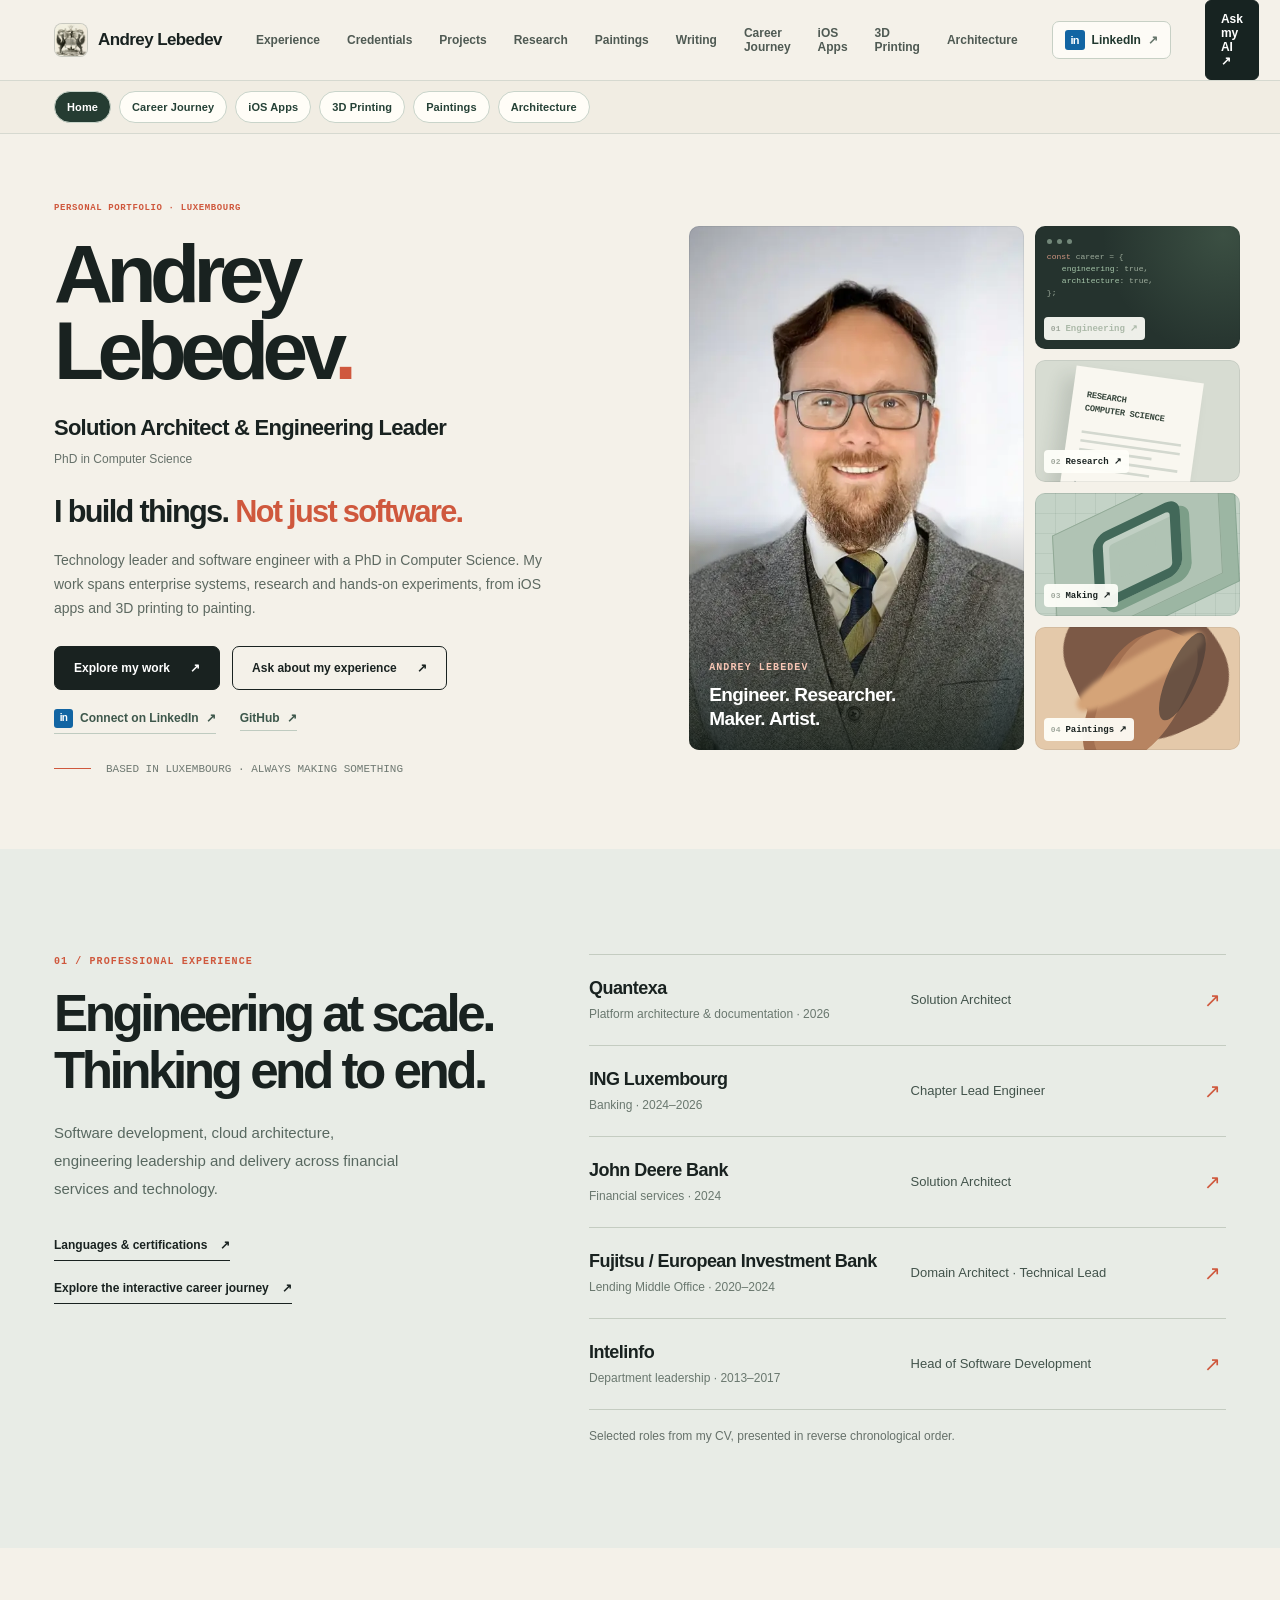
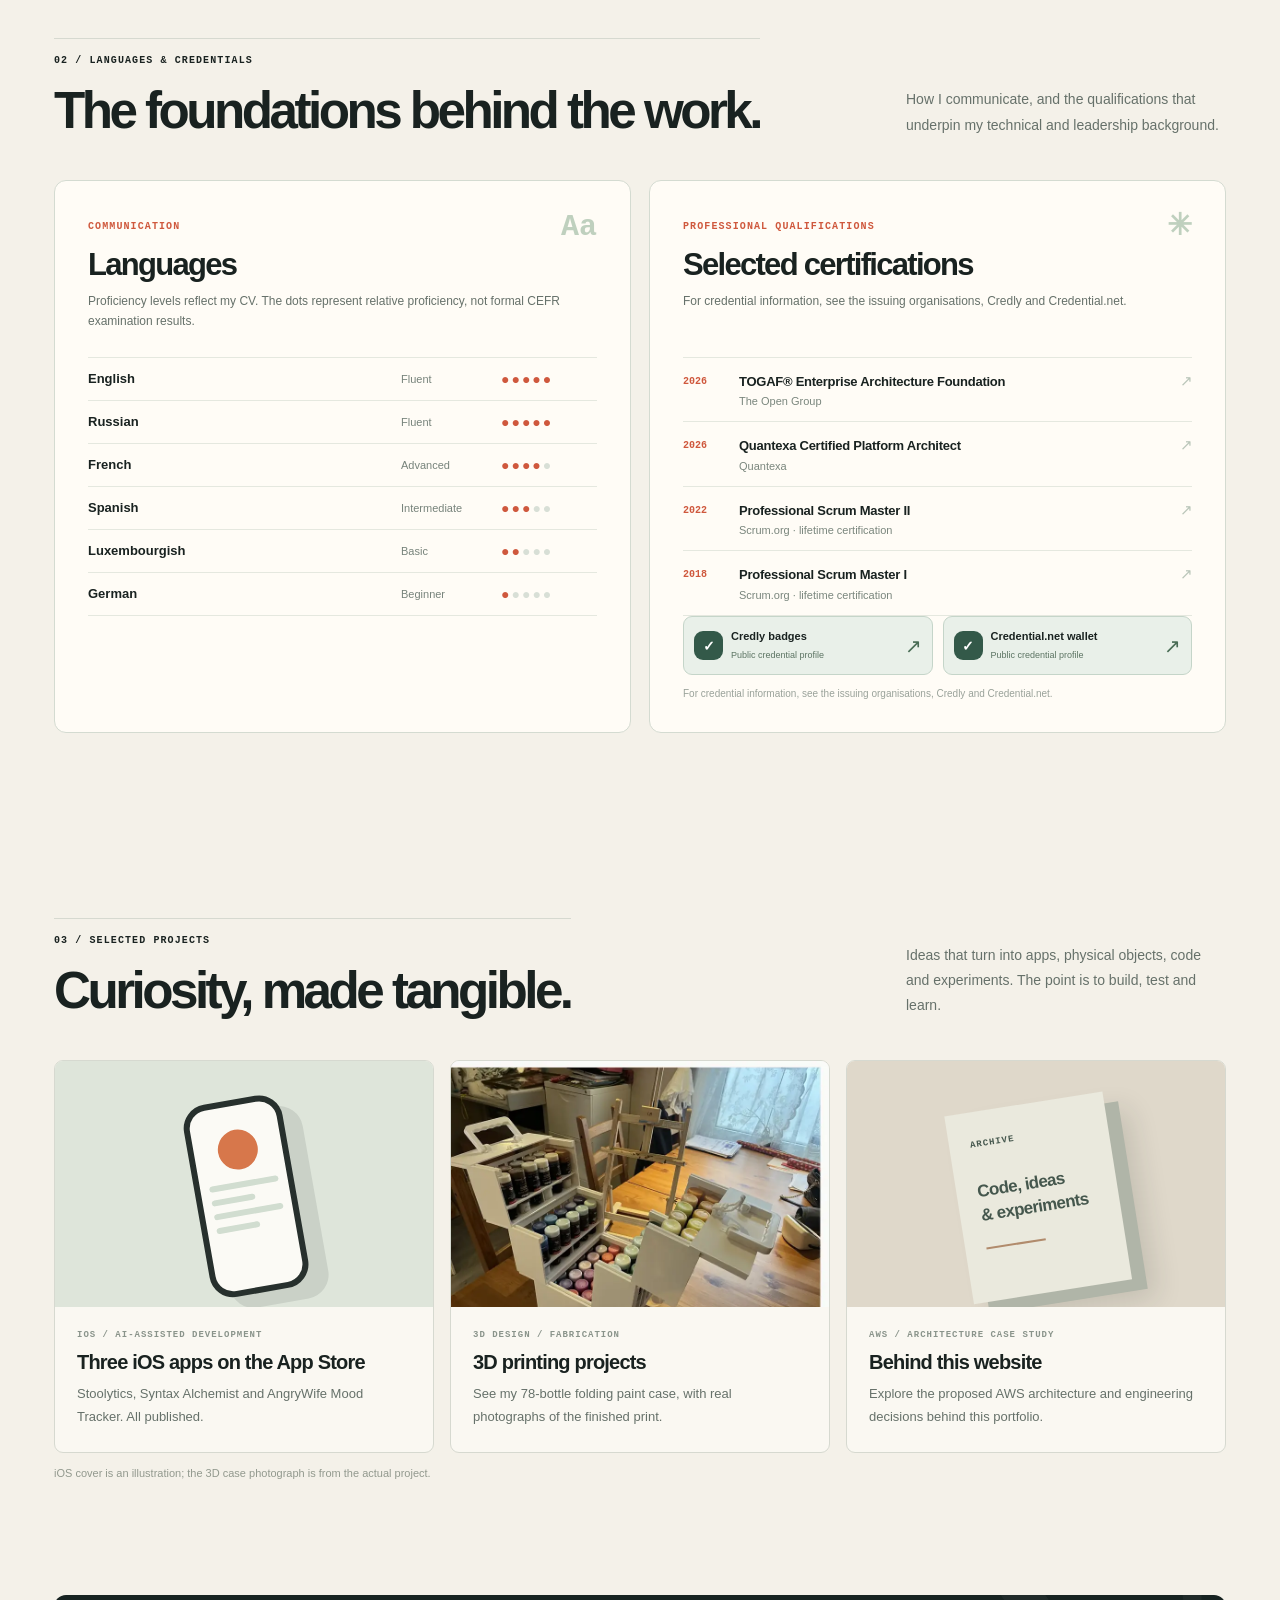
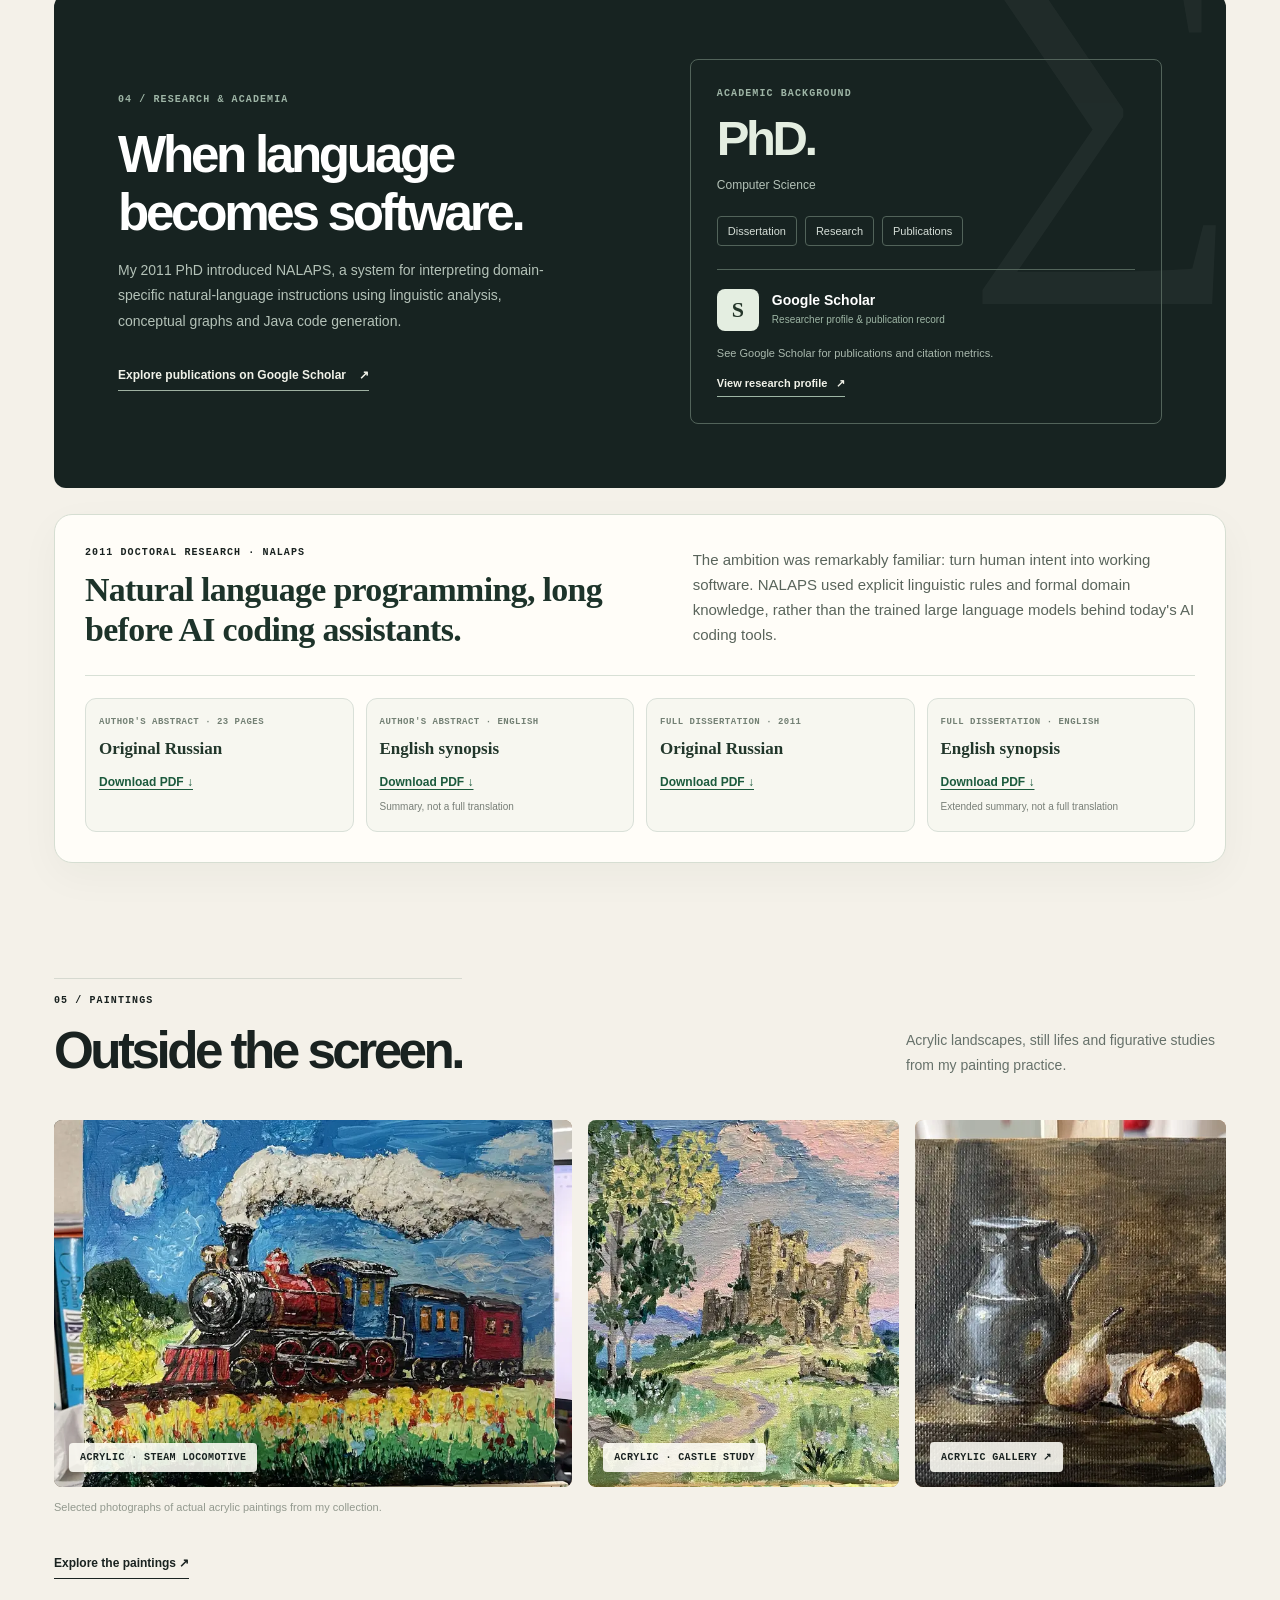
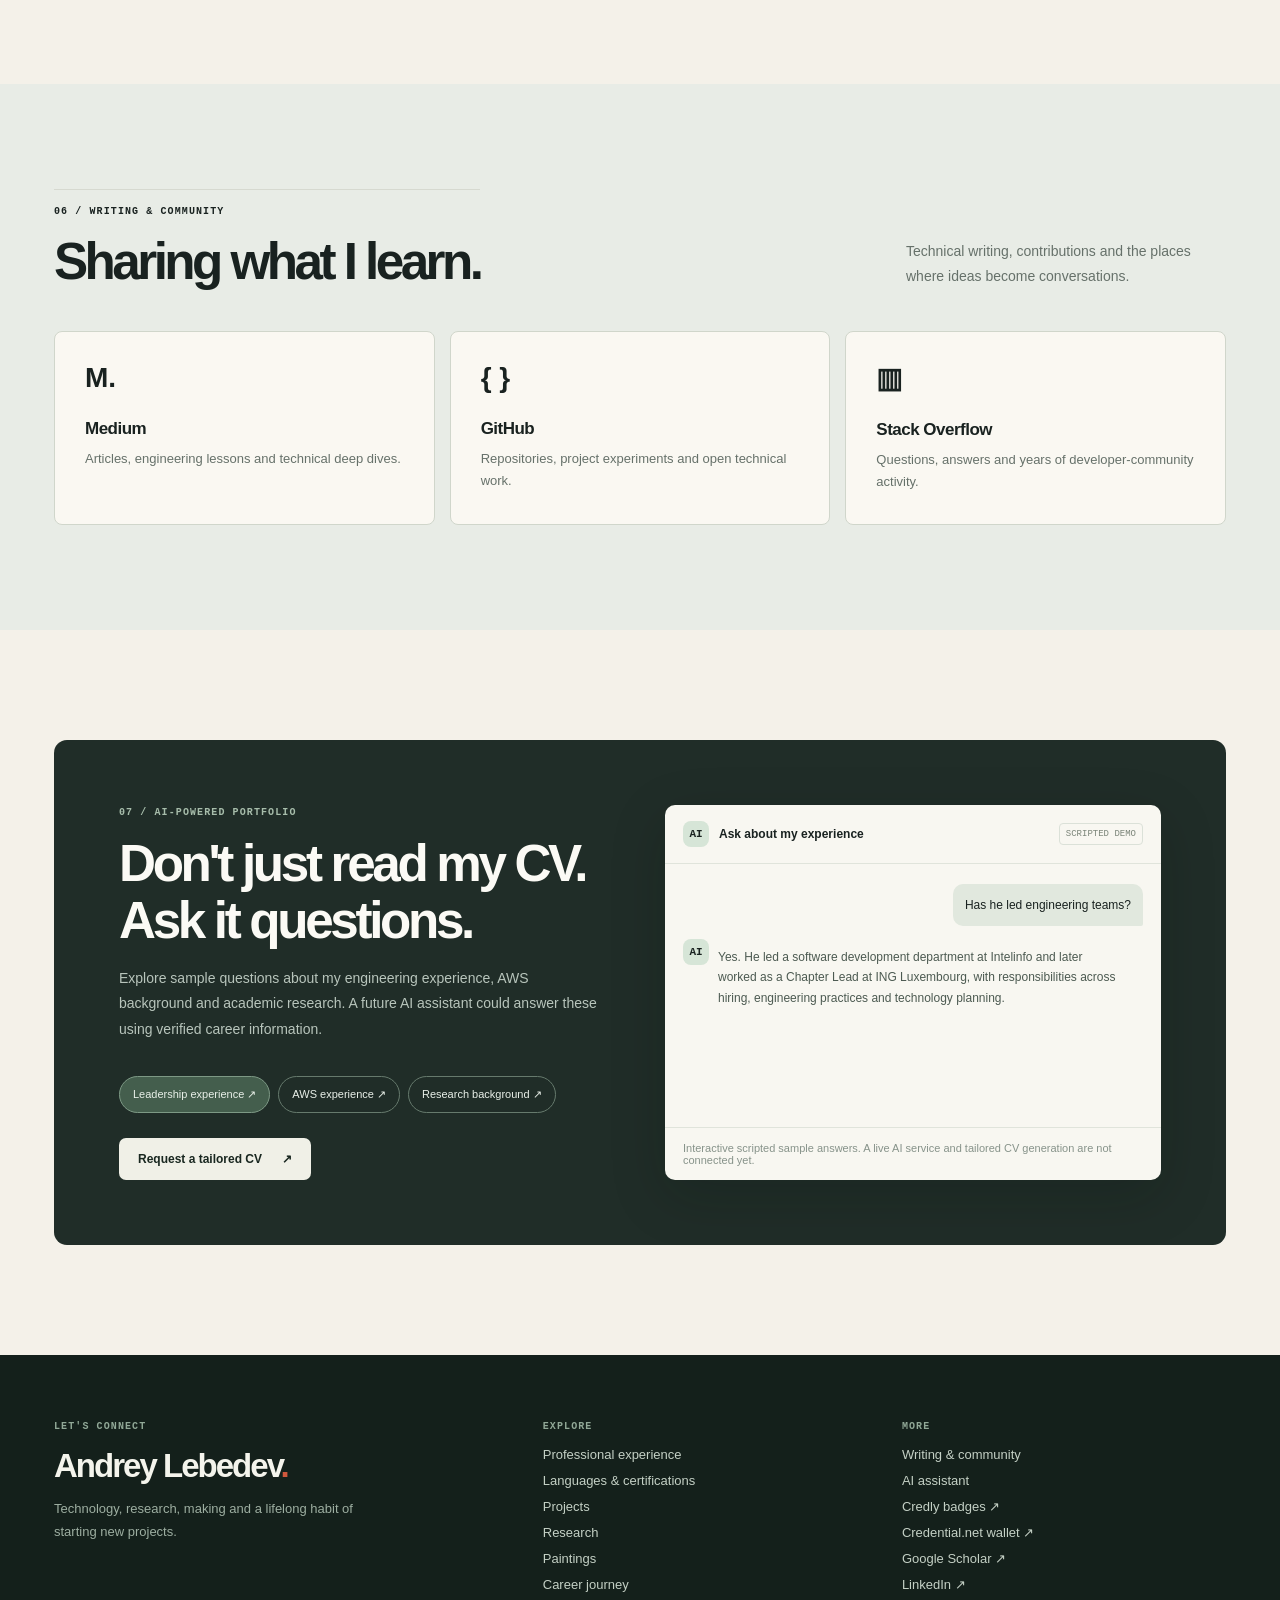
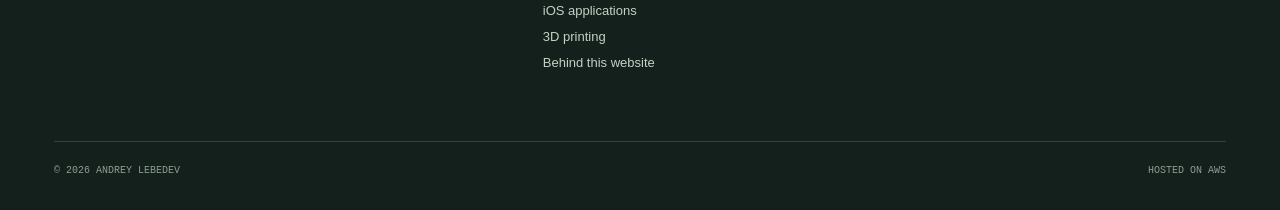
==== commit 8403edbc: "Add Credential.net wallet alongside Credly links" ====
--- a/index.html
+++ b/index.html
@@ -84,14 +84,14 @@
 <article class="credential-card certification-card">
 <div class="credential-card-top"><span class="eyebrow accent">PROFESSIONAL QUALIFICATIONS</span><span aria-hidden="true" class="credential-symbol">✳</span></div>
 <h3>Selected certifications</h3>
-<p class="credential-intro">For the latest credential status, see the issuing organisations and Credly.</p>
+<p class="credential-intro">For credential information, see the issuing organisations, Credly and Credential.net.</p>
 <div class="cert-list">
 <div class="cert-row"><span class="cert-year">2026</span><div><strong>TOGAF® Enterprise Architecture Foundation</strong><span>The Open Group</span></div><span aria-hidden="true" class="cert-mark">↗</span></div>
 <div class="cert-row"><span class="cert-year">2026</span><div><strong>Quantexa Certified Platform Architect</strong><span>Quantexa</span></div><span aria-hidden="true" class="cert-mark">↗</span></div>
 <div class="cert-row"><span class="cert-year">2022</span><div><strong>Professional Scrum Master II</strong><span>Scrum.org · lifetime certification</span></div><span aria-hidden="true" class="cert-mark">↗</span></div>
 <div class="cert-row"><span class="cert-year">2018</span><div><strong>Professional Scrum Master I</strong><span>Scrum.org · lifetime certification</span></div><span aria-hidden="true" class="cert-mark">↗</span></div>
 </div>
-<a aria-label="Open my Credly digital credential profile in a new tab" class="source-link credly-link" href="https://www.credly.com/users/andrey-lebedev.076a3905/badges/credly" rel="noopener noreferrer" target="_blank"><span aria-hidden="true" class="source-icon">✓</span><span><strong>Explore verified digital badges</strong><small>Credly · Open my public credential wallet</small></span><span aria-hidden="true" class="source-arrow">↗</span></a><p class="cert-footnote">For the latest credential status, see the issuing organisations and Credly.</p>
+<div class="credential-wallet-links"><a aria-label="Open my Credly digital credential profile in a new tab" class="source-link credly-link" href="https://www.credly.com/users/andrey-lebedev.076a3905/badges/credly" rel="noopener noreferrer" target="_blank"><span aria-hidden="true" class="source-icon">✓</span><span><strong>Credly badges</strong><small>Public credential profile</small></span><span aria-hidden="true" class="source-arrow">↗</span></a><a aria-label="Open my Credential.net digital credential wallet in a new tab" class="source-link credly-link" href="https://www.credential.net/profile/andreylebedev208833/wallet" rel="noopener noreferrer" target="_blank"><span aria-hidden="true" class="source-icon">✓</span><span><strong>Credential.net wallet</strong><small>Public credential profile</small></span><span aria-hidden="true" class="source-arrow">↗</span></a></div><p class="cert-footnote">For credential information, see the issuing organisations, Credly and Credential.net.</p>
 </article>
 </div>
 </div>
@@ -130,7 +130,7 @@
 <div class="wrap" style="margin-top:23px"><a class="small-link" href="art.html">Explore the paintings ↗</a></div></section>
 <section class="section writing" id="writing"><div class="wrap"><div class="section-head"><div><div class="top-rule eyebrow">06 / WRITING &amp; COMMUNITY</div><h2>Sharing what I learn.</h2></div><p>Technical writing, contributions and the places where ideas become conversations.</p></div><div class="writing-grid"><div class="writing-entry"><span class="symbol">M.</span><h3>Medium</h3><p>Articles, engineering lessons and technical deep dives.</p></div><div class="writing-entry"><span class="symbol">{ }</span><h3>GitHub</h3><p>Repositories, project experiments and open technical work.</p></div><div class="writing-entry"><span class="symbol">▥</span><h3>Stack Overflow</h3><p>Questions, answers and years of developer-community activity.</p></div></div></div></section>
 </main>
-<section class="ai-section" id="assistant"><div class="wrap"><div class="ai-panel"><div><div class="eyebrow">07 / AI-POWERED PORTFOLIO</div><h2>Don't just read my CV. Ask it questions.</h2><p>Explore sample questions about my engineering experience, AWS background and academic research. A future AI assistant could answer these using verified career information.</p><div aria-label="Try scripted sample questions" class="ai-chips"><button class="ai-chip active" data-chat="leadership">Leadership experience ↗</button><button class="ai-chip" data-chat="cloud">AWS experience ↗</button><button class="ai-chip" data-chat="research">Research background ↗</button></div><button class="btn" id="recruiterButton" style="margin-top:25px;background:#f0f0e7;color:#192720;border:0">Request a tailored CV <span>↗</span></button></div><div class="chat-window"><div class="chat-header"><span class="bot-avatar">AI</span> Ask about my experience <span class="demo-chip">SCRIPTED DEMO</span></div><div class="chat-messages"><div class="chat-user" id="chatQuestion">Has he led engineering teams?</div><div class="chat-bot"><div class="bot-avatar">AI</div><div class="message" id="chatAnswer">Yes. He led a software development department at Intelinfo and later worked as a Chapter Lead at ING Luxembourg, with responsibilities across hiring, engineering practices and technology planning.</div></div></div><div class="chat-bottom">Interactive scripted sample answers. A live AI service and tailored CV generation are not connected yet.</div></div></div></div></section><footer class="footer"><div class="wrap"><div class="footer-grid"><div><div class="eyebrow" style="color:#91a897">LET'S CONNECT</div><h2>Andrey Lebedev<span class="accent">.</span></h2><p>Technology, research, making and a lifelong habit of starting new projects.</p></div><div><div class="eyebrow" style="color:#91a897">EXPLORE</div><ul><li><a href="#experience">Professional experience</a></li><li><a href="#credentials">Languages &amp; certifications</a></li><li><a href="#projects">Projects</a></li><li><a href="#research">Research</a></li><li><a href="art.html">Paintings</a></li><li><a href="career.html">Career journey</a></li><li><a href="apps.html">iOS applications</a></li><li><a href="3d-printing.html">3D printing</a></li><li><a href="behind-the-site.html">Behind this website</a></li></ul></div><div><div class="eyebrow" style="color:#91a897">MORE</div><ul><li><a href="#writing">Writing &amp; community</a></li><li><a href="#assistant">AI assistant</a></li><li><a href="https://www.credly.com/users/andrey-lebedev.076a3905/badges/credly" rel="noopener noreferrer" target="_blank">Credly badges ↗</a></li><li><a href="https://scholar.google.com/citations?user=SfSFFIIAAAAJ&amp;hl=en" rel="noopener noreferrer" target="_blank">Google Scholar ↗</a></li><li><a href="https://www.linkedin.com/in/andremoniy/" rel="noopener noreferrer" target="_blank">LinkedIn ↗</a></li></ul></div></div><div class="footer-bottom"><span>© 2026 ANDREY LEBEDEV</span><span>HOSTED ON AWS</span></div></div></footer>
+<section class="ai-section" id="assistant"><div class="wrap"><div class="ai-panel"><div><div class="eyebrow">07 / AI-POWERED PORTFOLIO</div><h2>Don't just read my CV. Ask it questions.</h2><p>Explore sample questions about my engineering experience, AWS background and academic research. A future AI assistant could answer these using verified career information.</p><div aria-label="Try scripted sample questions" class="ai-chips"><button class="ai-chip active" data-chat="leadership">Leadership experience ↗</button><button class="ai-chip" data-chat="cloud">AWS experience ↗</button><button class="ai-chip" data-chat="research">Research background ↗</button></div><button class="btn" id="recruiterButton" style="margin-top:25px;background:#f0f0e7;color:#192720;border:0">Request a tailored CV <span>↗</span></button></div><div class="chat-window"><div class="chat-header"><span class="bot-avatar">AI</span> Ask about my experience <span class="demo-chip">SCRIPTED DEMO</span></div><div class="chat-messages"><div class="chat-user" id="chatQuestion">Has he led engineering teams?</div><div class="chat-bot"><div class="bot-avatar">AI</div><div class="message" id="chatAnswer">Yes. He led a software development department at Intelinfo and later worked as a Chapter Lead at ING Luxembourg, with responsibilities across hiring, engineering practices and technology planning.</div></div></div><div class="chat-bottom">Interactive scripted sample answers. A live AI service and tailored CV generation are not connected yet.</div></div></div></div></section><footer class="footer"><div class="wrap"><div class="footer-grid"><div><div class="eyebrow" style="color:#91a897">LET'S CONNECT</div><h2>Andrey Lebedev<span class="accent">.</span></h2><p>Technology, research, making and a lifelong habit of starting new projects.</p></div><div><div class="eyebrow" style="color:#91a897">EXPLORE</div><ul><li><a href="#experience">Professional experience</a></li><li><a href="#credentials">Languages &amp; certifications</a></li><li><a href="#projects">Projects</a></li><li><a href="#research">Research</a></li><li><a href="art.html">Paintings</a></li><li><a href="career.html">Career journey</a></li><li><a href="apps.html">iOS applications</a></li><li><a href="3d-printing.html">3D printing</a></li><li><a href="behind-the-site.html">Behind this website</a></li></ul></div><div><div class="eyebrow" style="color:#91a897">MORE</div><ul><li><a href="#writing">Writing &amp; community</a></li><li><a href="#assistant">AI assistant</a></li><li><a href="https://www.credly.com/users/andrey-lebedev.076a3905/badges/credly" rel="noopener noreferrer" target="_blank">Credly badges ↗</a></li><li><a href="https://www.credential.net/profile/andreylebedev208833/wallet" rel="noopener noreferrer" target="_blank">Credential.net wallet ↗</a></li><li><a href="https://scholar.google.com/citations?user=SfSFFIIAAAAJ&amp;hl=en" rel="noopener noreferrer" target="_blank">Google Scholar ↗</a></li><li><a href="https://www.linkedin.com/in/andremoniy/" rel="noopener noreferrer" target="_blank">LinkedIn ↗</a></li></ul></div></div><div class="footer-bottom"><span>© 2026 ANDREY LEBEDEV</span><span>HOSTED ON AWS</span></div></div></footer>
 <div class="modal-backdrop" id="cvModal" role="presentation"><div aria-labelledby="modalTitle" aria-modal="true" class="modal" role="dialog"><button aria-label="Close" class="modal-close" id="modalClose">×</button><div class="eyebrow accent">RECRUITER AREA</div><h3 id="modalTitle">Tailored CV generation</h3><p>Planned functionality: authenticate using a corporate email address, paste a job description and generate an evidence-based CV in PDF or DOCX. This feature is not connected yet.</p><button class="btn btn-primary" id="modalGotIt">Got it <span>✓</span></button></div></div><script>document.addEventListener('DOMContentLoaded',()=>{
  const nav=document.getElementById('navLinks'); const toggle=document.getElementById('mobileToggle');
  if(nav&&toggle){toggle.addEventListener('click',()=>{const opened=nav.classList.toggle('open');toggle.setAttribute('aria-expanded',String(opened));toggle.textContent=opened?'×':'☰';});nav.querySelectorAll('a').forEach(a=>a.addEventListener('click',()=>{nav.classList.remove('open');toggle.setAttribute('aria-expanded','false');toggle.textContent='☰';}));}
--- a/assets/styles-3bea09bef80b.css
+++ b/assets/styles-3bea09bef80b.css
@@ -652,3 +652,11 @@
 .dissertation-doc small{font-size:10px;color:#777e76;line-height:1.4}
 @media(max-width:900px){.dissertation-docs{grid-template-columns:repeat(2,1fr)}.dissertation-head{grid-template-columns:1fr;gap:14px}}
 @media(max-width:500px){.dissertation-panel{padding:18px 14px}.dissertation-docs{grid-template-columns:1fr;gap:9px}.dissertation-doc{padding:14px}.dissertation-head h3{font-size:23px}}
+
+/* Public credential wallets displayed side by side on the home page. */
+.credential-wallet-links{display:grid;grid-template-columns:repeat(2,minmax(0,1fr));gap:10px}
+.credential-wallet-links .source-link{padding:12px 10px;gap:8px;min-width:0}
+.credential-wallet-links .source-icon{flex-basis:29px;height:29px;font-size:14px}
+.credential-wallet-links .source-link strong{font-size:11px}
+.credential-wallet-links .source-link small{font-size:9px}
+@media(max-width:520px){.credential-wallet-links{grid-template-columns:1fr}}
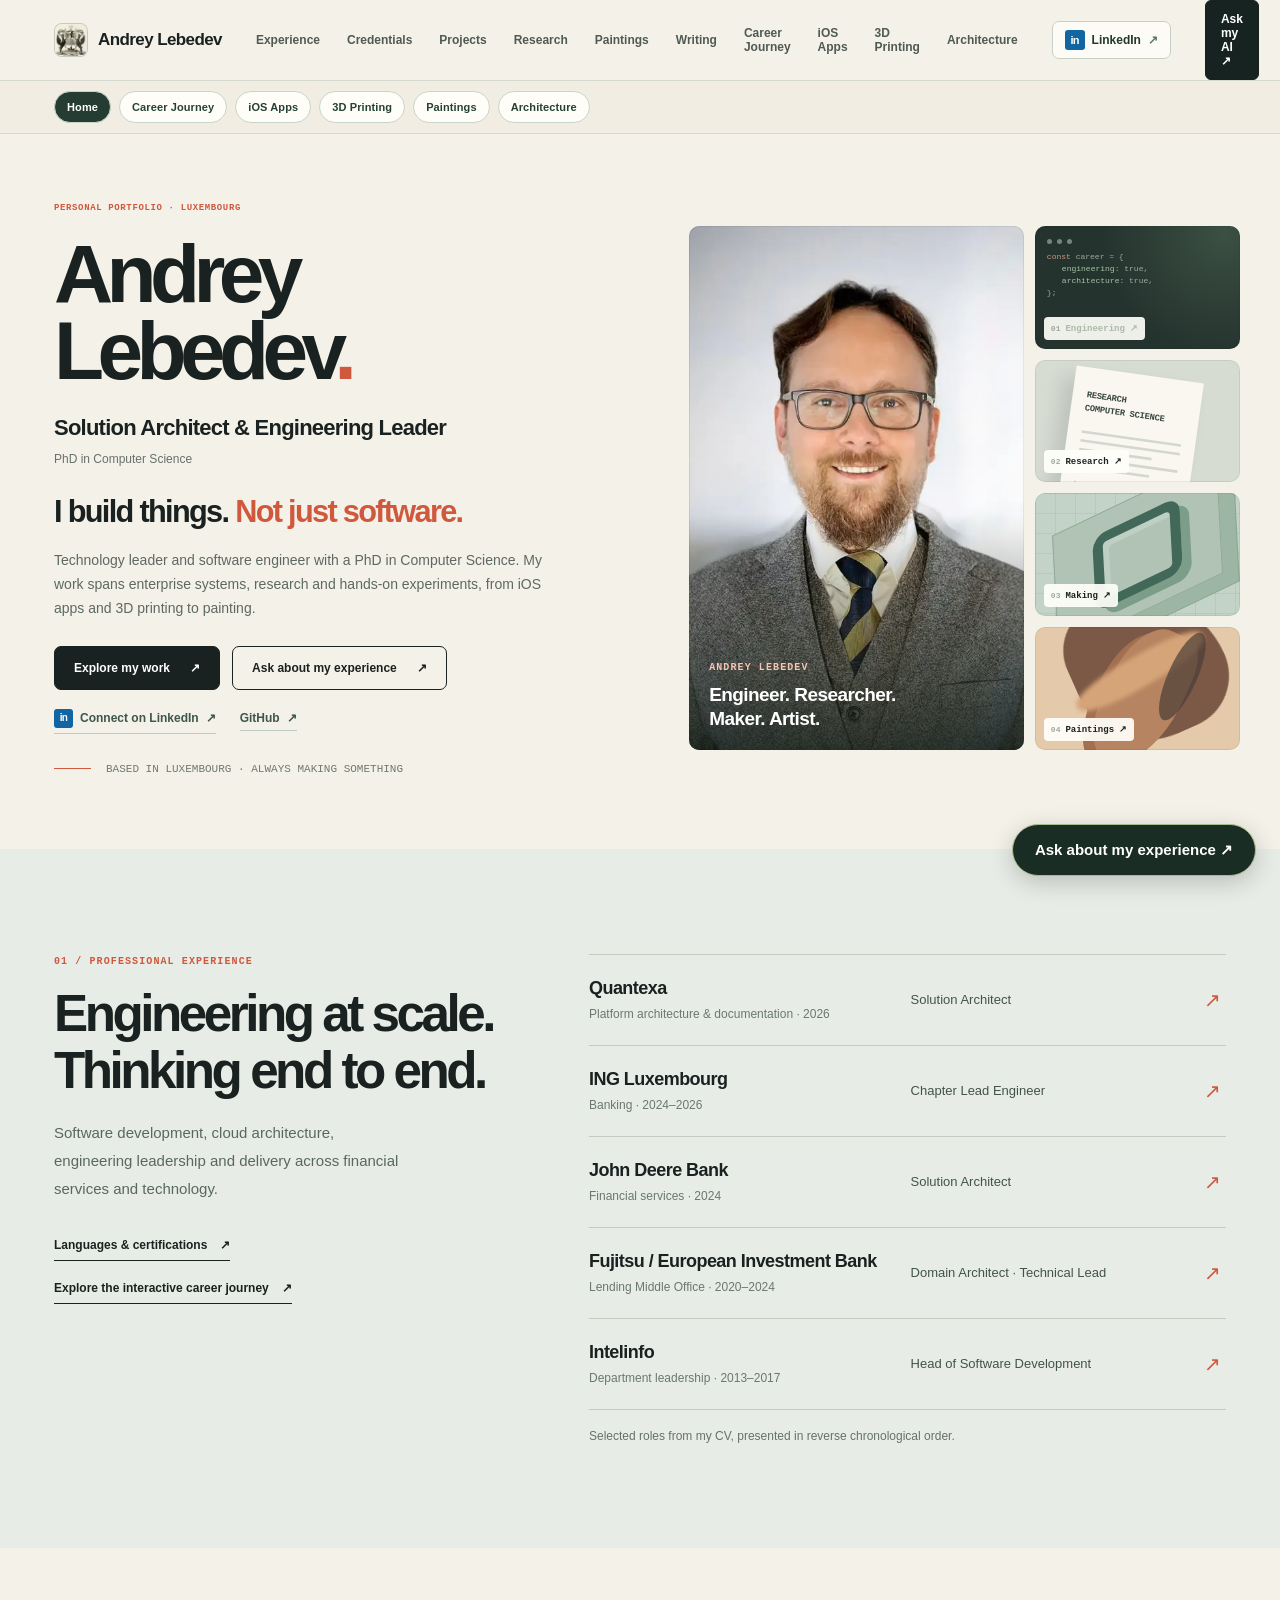
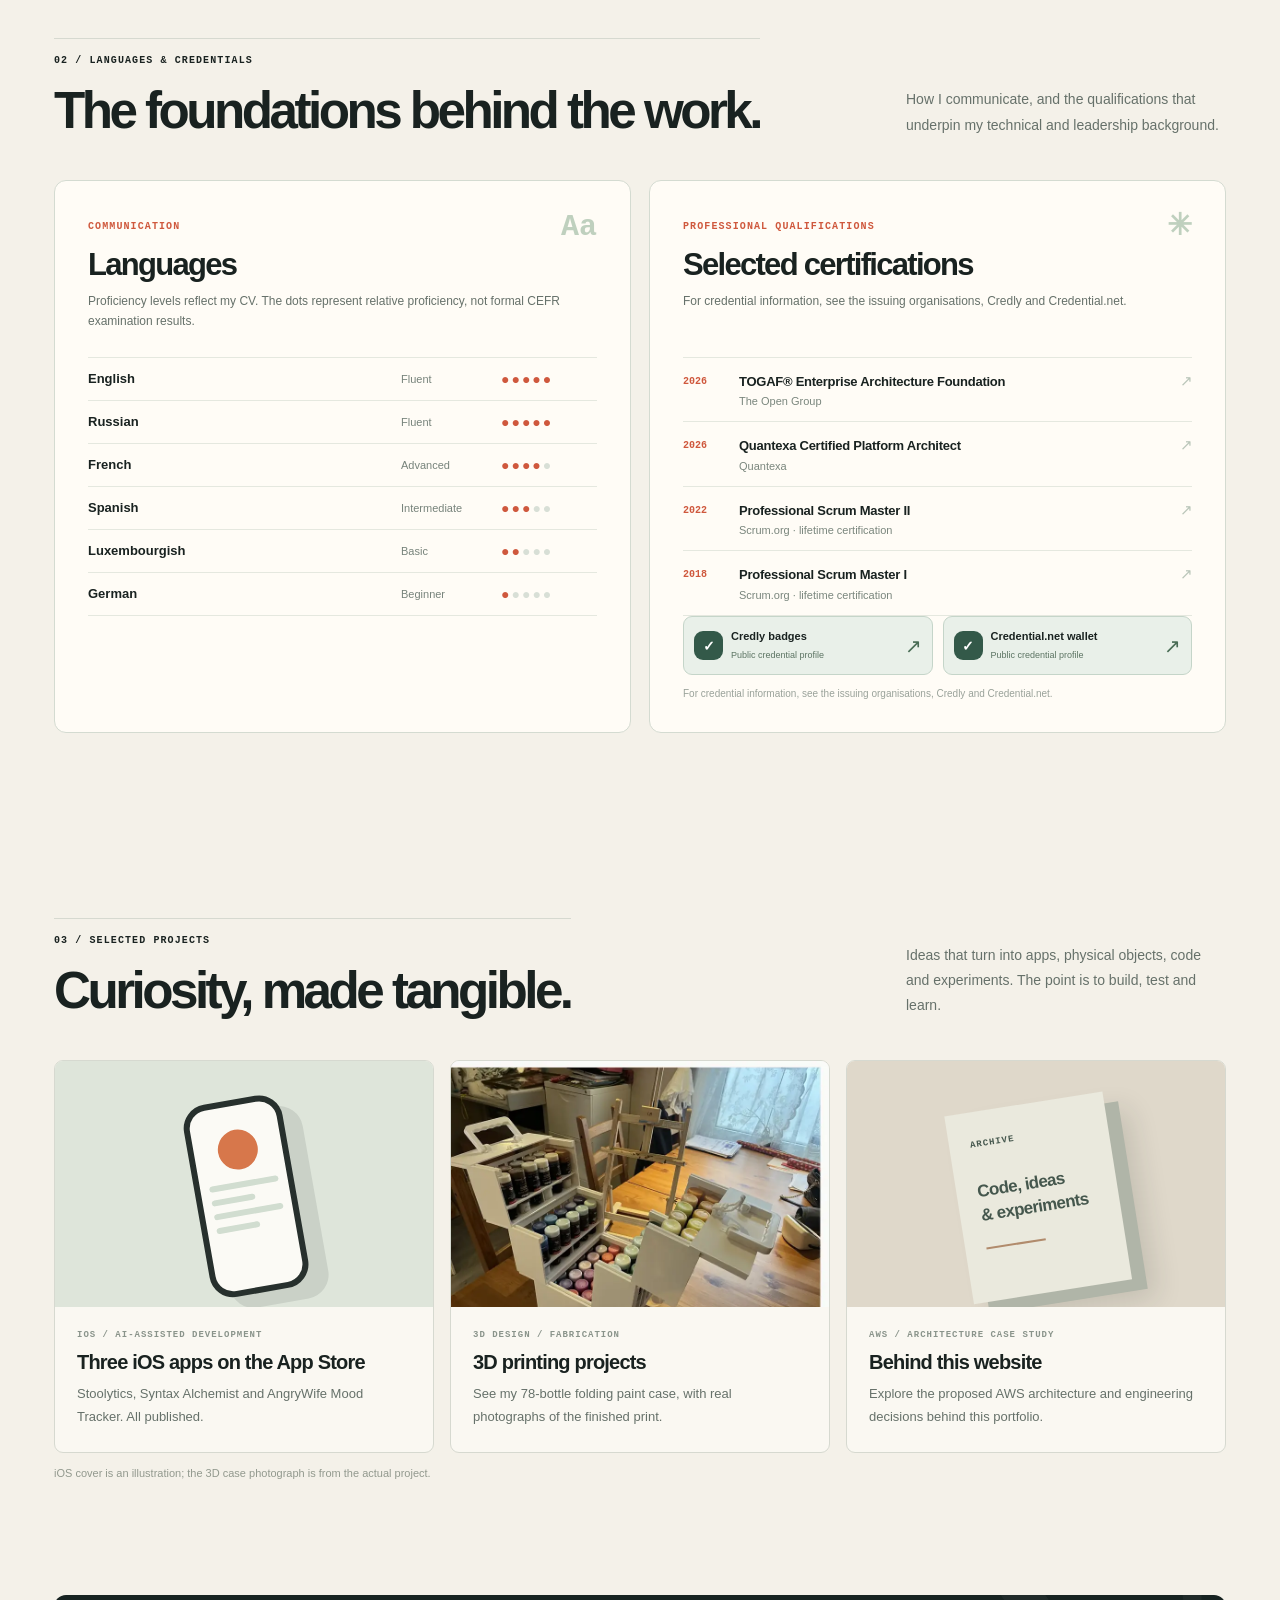
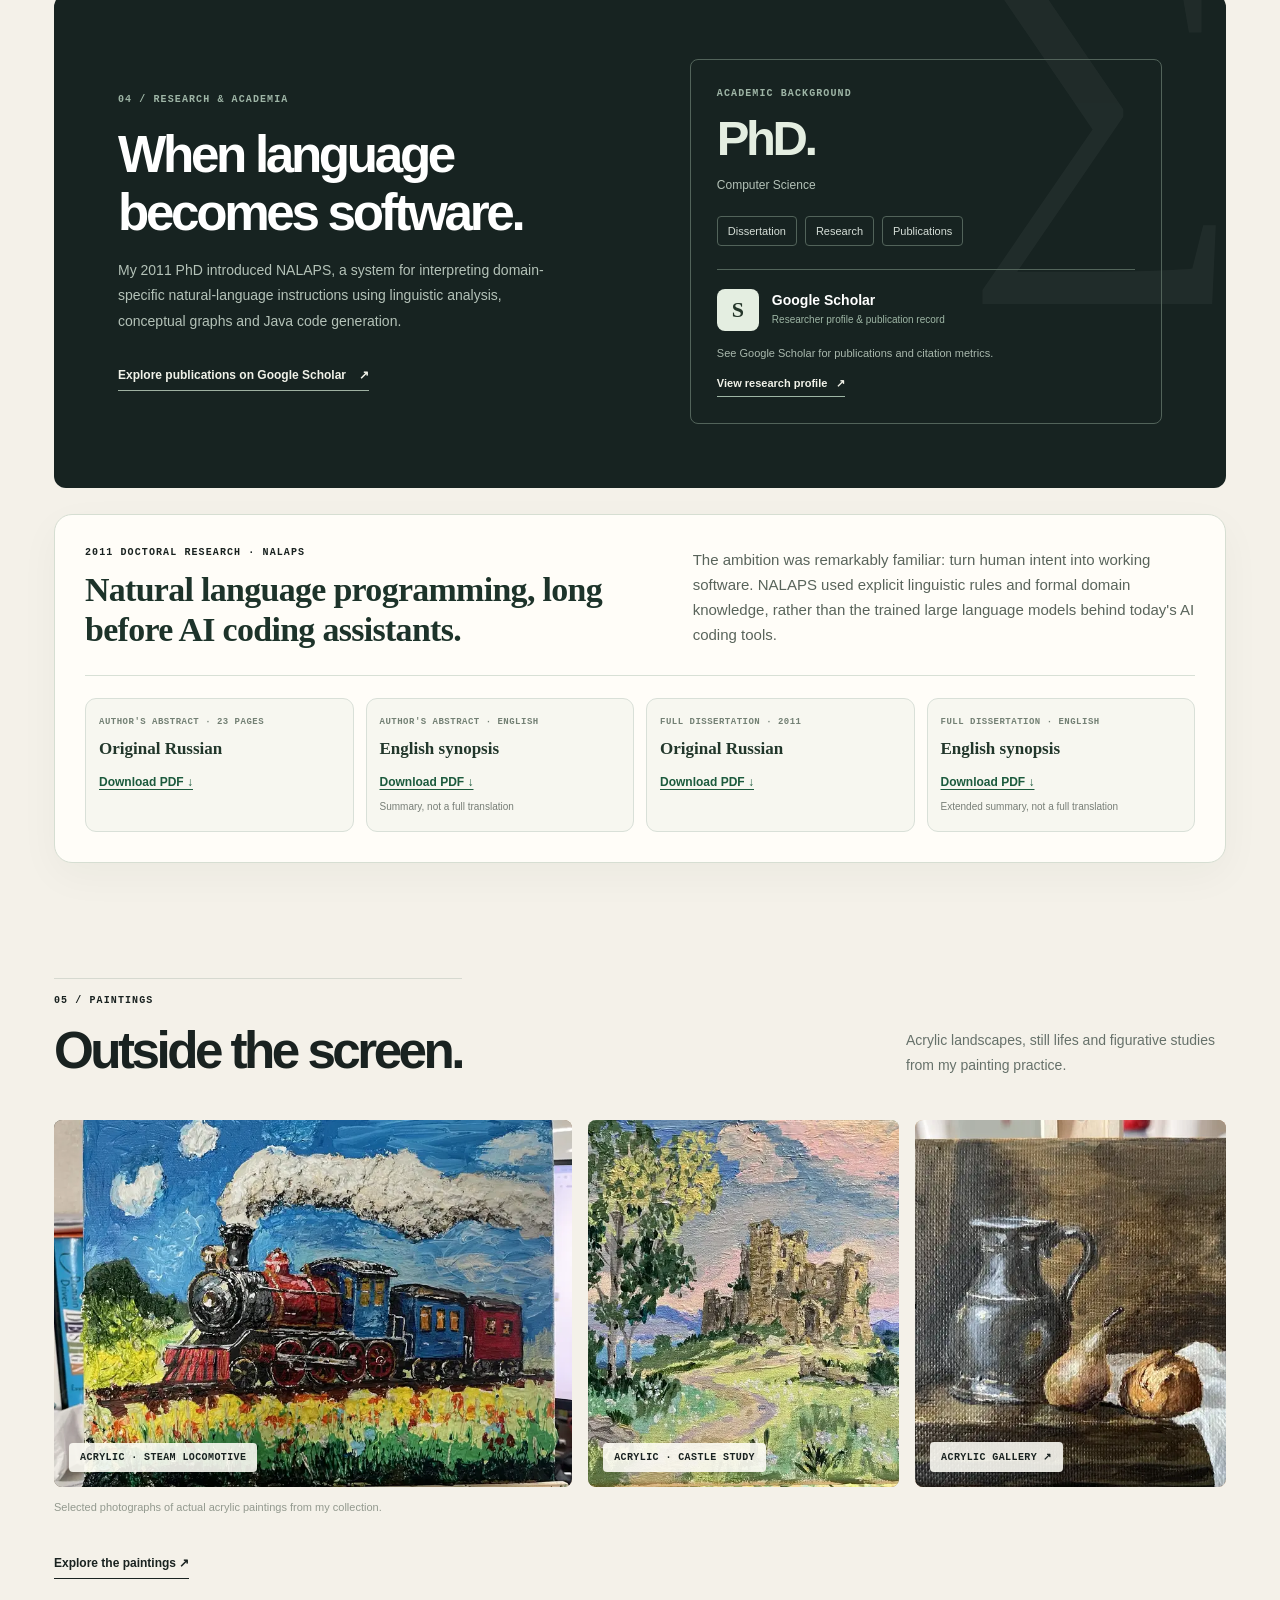
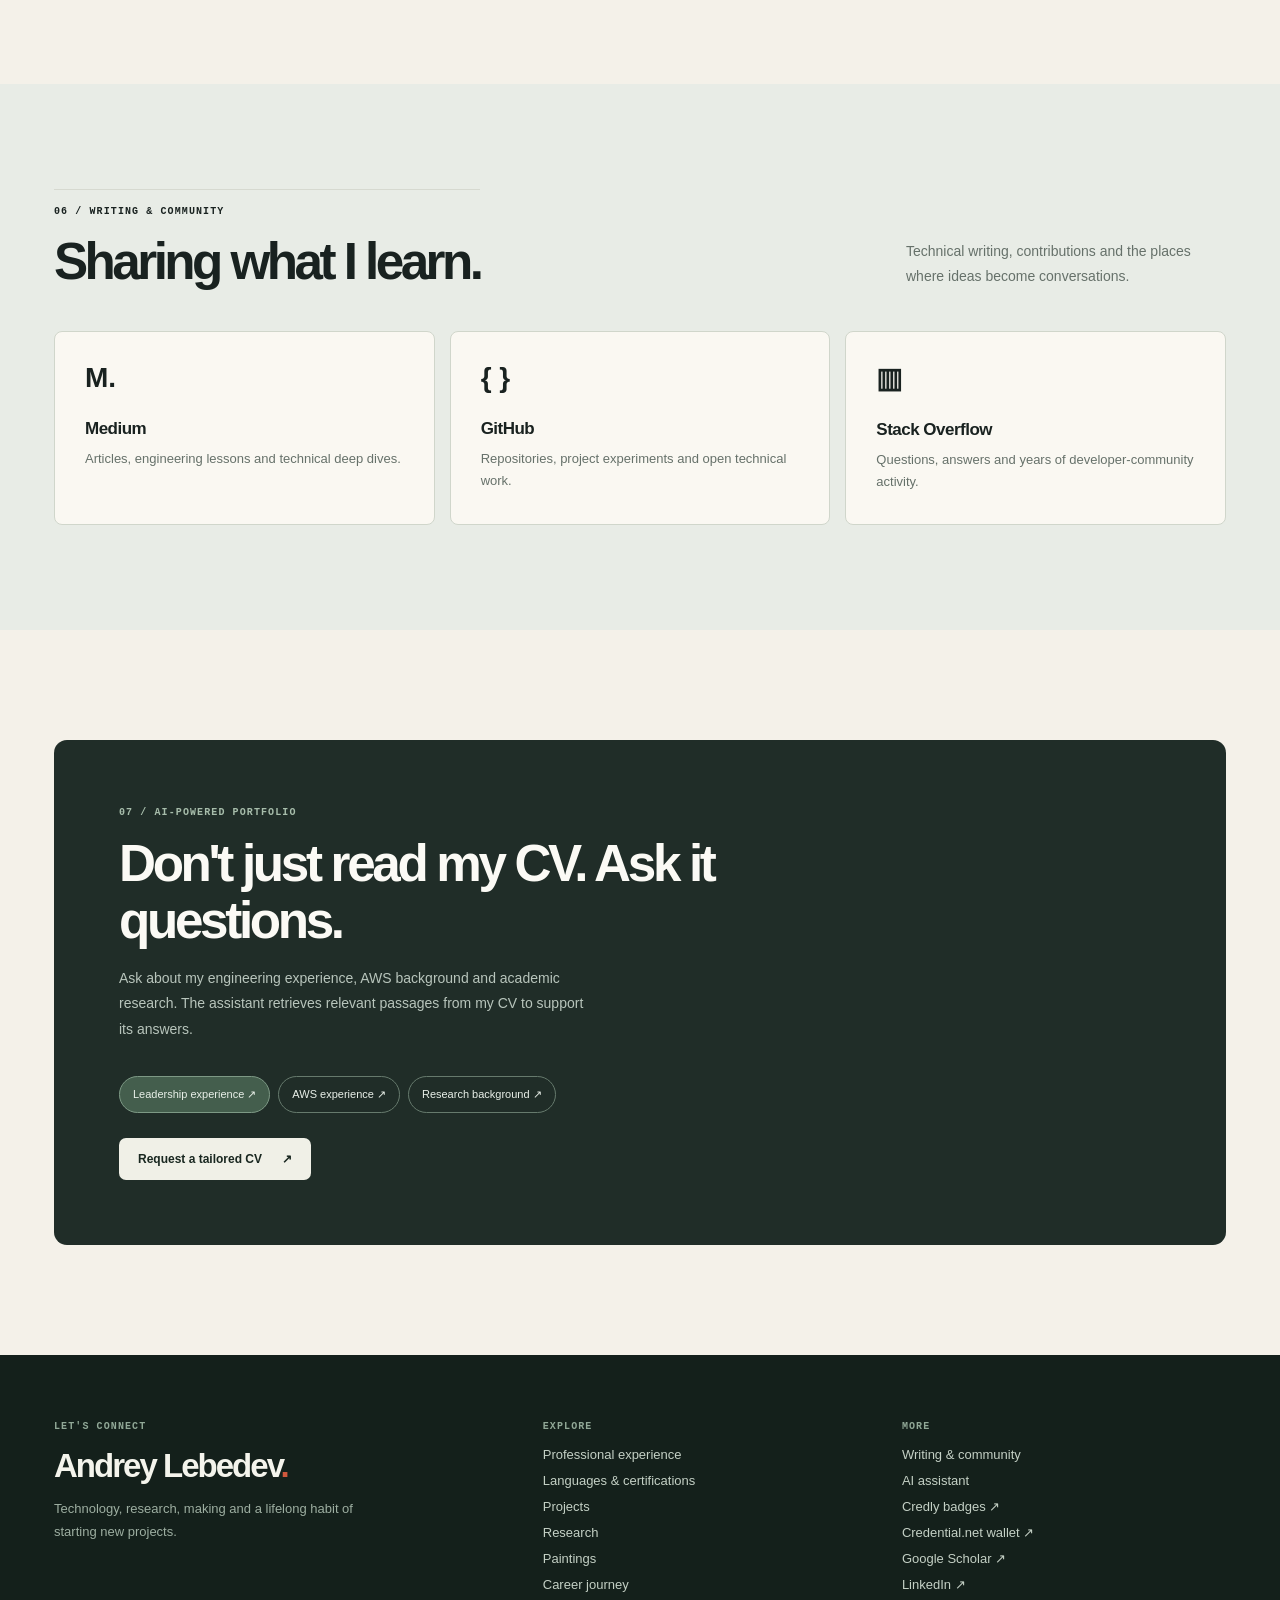
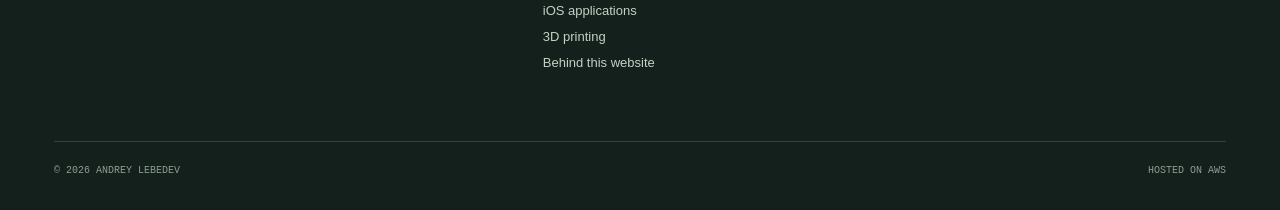
==== commit 6a56bcac: "Add CV-grounded Bedrock portfolio assistant and infrastructure" ====
--- a/index.html
+++ b/index.html
@@ -7,7 +7,9 @@
 <meta content="#f4f1e9" name="theme-color"/>
 <meta content="Andrey Lebedev. Solution architecture, software engineering, doctoral research, personal software and art." name="description"/>
 <title>Andrey Lebedev | Engineering, Research &amp; Making</title>
-<link href="assets/styles-3bea09bef80b.css" rel="stylesheet"/></head>
+<link href="assets/styles-3bea09bef80b.css" rel="stylesheet"/><link rel="stylesheet" href="assets/chat.css"/>
+<script defer src="assets/chat.js"></script>
+</head>
 <body>
 <header>
 <div class="wrap nav">
@@ -130,12 +132,10 @@
 <div class="wrap" style="margin-top:23px"><a class="small-link" href="art.html">Explore the paintings ↗</a></div></section>
 <section class="section writing" id="writing"><div class="wrap"><div class="section-head"><div><div class="top-rule eyebrow">06 / WRITING &amp; COMMUNITY</div><h2>Sharing what I learn.</h2></div><p>Technical writing, contributions and the places where ideas become conversations.</p></div><div class="writing-grid"><div class="writing-entry"><span class="symbol">M.</span><h3>Medium</h3><p>Articles, engineering lessons and technical deep dives.</p></div><div class="writing-entry"><span class="symbol">{ }</span><h3>GitHub</h3><p>Repositories, project experiments and open technical work.</p></div><div class="writing-entry"><span class="symbol">▥</span><h3>Stack Overflow</h3><p>Questions, answers and years of developer-community activity.</p></div></div></div></section>
 </main>
-<section class="ai-section" id="assistant"><div class="wrap"><div class="ai-panel"><div><div class="eyebrow">07 / AI-POWERED PORTFOLIO</div><h2>Don't just read my CV. Ask it questions.</h2><p>Explore sample questions about my engineering experience, AWS background and academic research. A future AI assistant could answer these using verified career information.</p><div aria-label="Try scripted sample questions" class="ai-chips"><button class="ai-chip active" data-chat="leadership">Leadership experience ↗</button><button class="ai-chip" data-chat="cloud">AWS experience ↗</button><button class="ai-chip" data-chat="research">Research background ↗</button></div><button class="btn" id="recruiterButton" style="margin-top:25px;background:#f0f0e7;color:#192720;border:0">Request a tailored CV <span>↗</span></button></div><div class="chat-window"><div class="chat-header"><span class="bot-avatar">AI</span> Ask about my experience <span class="demo-chip">SCRIPTED DEMO</span></div><div class="chat-messages"><div class="chat-user" id="chatQuestion">Has he led engineering teams?</div><div class="chat-bot"><div class="bot-avatar">AI</div><div class="message" id="chatAnswer">Yes. He led a software development department at Intelinfo and later worked as a Chapter Lead at ING Luxembourg, with responsibilities across hiring, engineering practices and technology planning.</div></div></div><div class="chat-bottom">Interactive scripted sample answers. A live AI service and tailored CV generation are not connected yet.</div></div></div></div></section><footer class="footer"><div class="wrap"><div class="footer-grid"><div><div class="eyebrow" style="color:#91a897">LET'S CONNECT</div><h2>Andrey Lebedev<span class="accent">.</span></h2><p>Technology, research, making and a lifelong habit of starting new projects.</p></div><div><div class="eyebrow" style="color:#91a897">EXPLORE</div><ul><li><a href="#experience">Professional experience</a></li><li><a href="#credentials">Languages &amp; certifications</a></li><li><a href="#projects">Projects</a></li><li><a href="#research">Research</a></li><li><a href="art.html">Paintings</a></li><li><a href="career.html">Career journey</a></li><li><a href="apps.html">iOS applications</a></li><li><a href="3d-printing.html">3D printing</a></li><li><a href="behind-the-site.html">Behind this website</a></li></ul></div><div><div class="eyebrow" style="color:#91a897">MORE</div><ul><li><a href="#writing">Writing &amp; community</a></li><li><a href="#assistant">AI assistant</a></li><li><a href="https://www.credly.com/users/andrey-lebedev.076a3905/badges/credly" rel="noopener noreferrer" target="_blank">Credly badges ↗</a></li><li><a href="https://www.credential.net/profile/andreylebedev208833/wallet" rel="noopener noreferrer" target="_blank">Credential.net wallet ↗</a></li><li><a href="https://scholar.google.com/citations?user=SfSFFIIAAAAJ&amp;hl=en" rel="noopener noreferrer" target="_blank">Google Scholar ↗</a></li><li><a href="https://www.linkedin.com/in/andremoniy/" rel="noopener noreferrer" target="_blank">LinkedIn ↗</a></li></ul></div></div><div class="footer-bottom"><span>© 2026 ANDREY LEBEDEV</span><span>HOSTED ON AWS</span></div></div></footer>
+<section class="ai-section" id="assistant"><div class="wrap"><div class="ai-panel"><div><div class="eyebrow">07 / AI-POWERED PORTFOLIO</div><h2>Don't just read my CV. Ask it questions.</h2><p>Ask about my engineering experience, AWS background and academic research. The assistant retrieves relevant passages from my CV to support its answers.</p><div aria-label="Ask the CV assistant" class="ai-chips"><button class="ai-chip active" data-chat="leadership">Leadership experience ↗</button><button class="ai-chip" data-chat="cloud">AWS experience ↗</button><button class="ai-chip" data-chat="research">Research background ↗</button></div><button class="btn" id="recruiterButton" style="margin-top:25px;background:#f0f0e7;color:#192720;border:0">Request a tailored CV <span>↗</span></button></div></div></div></section><footer class="footer"><div class="wrap"><div class="footer-grid"><div><div class="eyebrow" style="color:#91a897">LET'S CONNECT</div><h2>Andrey Lebedev<span class="accent">.</span></h2><p>Technology, research, making and a lifelong habit of starting new projects.</p></div><div><div class="eyebrow" style="color:#91a897">EXPLORE</div><ul><li><a href="#experience">Professional experience</a></li><li><a href="#credentials">Languages &amp; certifications</a></li><li><a href="#projects">Projects</a></li><li><a href="#research">Research</a></li><li><a href="art.html">Paintings</a></li><li><a href="career.html">Career journey</a></li><li><a href="apps.html">iOS applications</a></li><li><a href="3d-printing.html">3D printing</a></li><li><a href="behind-the-site.html">Behind this website</a></li></ul></div><div><div class="eyebrow" style="color:#91a897">MORE</div><ul><li><a href="#writing">Writing &amp; community</a></li><li><a href="#assistant">AI assistant</a></li><li><a href="https://www.credly.com/users/andrey-lebedev.076a3905/badges/credly" rel="noopener noreferrer" target="_blank">Credly badges ↗</a></li><li><a href="https://www.credential.net/profile/andreylebedev208833/wallet" rel="noopener noreferrer" target="_blank">Credential.net wallet ↗</a></li><li><a href="https://scholar.google.com/citations?user=SfSFFIIAAAAJ&amp;hl=en" rel="noopener noreferrer" target="_blank">Google Scholar ↗</a></li><li><a href="https://www.linkedin.com/in/andremoniy/" rel="noopener noreferrer" target="_blank">LinkedIn ↗</a></li></ul></div></div><div class="footer-bottom"><span>© 2026 ANDREY LEBEDEV</span><span>HOSTED ON AWS</span></div></div></footer>
 <div class="modal-backdrop" id="cvModal" role="presentation"><div aria-labelledby="modalTitle" aria-modal="true" class="modal" role="dialog"><button aria-label="Close" class="modal-close" id="modalClose">×</button><div class="eyebrow accent">RECRUITER AREA</div><h3 id="modalTitle">Tailored CV generation</h3><p>Planned functionality: authenticate using a corporate email address, paste a job description and generate an evidence-based CV in PDF or DOCX. This feature is not connected yet.</p><button class="btn btn-primary" id="modalGotIt">Got it <span>✓</span></button></div></div><script>document.addEventListener('DOMContentLoaded',()=>{
  const nav=document.getElementById('navLinks'); const toggle=document.getElementById('mobileToggle');
  if(nav&&toggle){toggle.addEventListener('click',()=>{const opened=nav.classList.toggle('open');toggle.setAttribute('aria-expanded',String(opened));toggle.textContent=opened?'×':'☰';});nav.querySelectorAll('a').forEach(a=>a.addEventListener('click',()=>{nav.classList.remove('open');toggle.setAttribute('aria-expanded','false');toggle.textContent='☰';}));}
- const questions={leadership:['Has he led engineering teams?','Yes. He led the software development department at Intelinfo and served as Chapter Lead Engineer at ING Luxembourg.'],cloud:['Has he used AWS professionally?','Yes. His professional experience includes AWS work at ARHS, Ingenico and 3D Issue, as well as AWS-related architecture work.'],research:['Does he have academic experience?','Yes. He earned a PhD in Computer Science and held research and university teaching positions.']};
- document.querySelectorAll('[data-chat]').forEach(b=>b.addEventListener('click',()=>{document.querySelectorAll('[data-chat]').forEach(x=>x.classList.remove('active'));b.classList.add('active');const q=questions[b.dataset.chat];document.getElementById('chatQuestion').textContent=q[0];document.getElementById('chatAnswer').textContent=q[1];}));
  const modal=document.getElementById('cvModal');if(modal){const close=()=>{modal.classList.remove('visible');document.body.style.overflow='';};const openBtn=document.getElementById('recruiterButton');if(openBtn)openBtn.addEventListener('click',()=>{modal.classList.add('visible');document.body.style.overflow='hidden';document.getElementById('modalClose').focus();});document.getElementById('modalClose').addEventListener('click',close);document.getElementById('modalGotIt').addEventListener('click',close);modal.addEventListener('click',e=>{if(e.target===modal)close();});window.addEventListener('keydown',e=>{if(e.key==='Escape')close();});}
 });
 
--- a/assets/chat.css
+++ b/assets/chat.css
@@ -0,0 +1,7 @@
+.ai-section .ai-panel{grid-template-columns:1fr}.ai-section .ai-panel>div{max-width:760px}
+.cv-chat-launcher{position:fixed;right:24px;bottom:24px;z-index:1000;border:1px solid #a8bb8c;border-radius:32px;padding:16px 22px;background:#192d25;color:#fff;box-shadow:0 6px 25px #0003;font:inherit;font-size:15px;font-weight:600;cursor:pointer}
+.cv-chat{position:fixed;right:24px;bottom:92px;z-index:1000;width:min(420px,calc(100vw - 32px));height:min(590px,calc(100dvh - 120px));background:#f8f8f2;color:#192d25;border:1px solid #bcc9b7;border-radius:18px;box-shadow:0 12px 60px #0003;display:flex;flex-direction:column;overflow:hidden;font-family:inherit}
+.cv-chat[hidden]{display:none}.cv-chat header{position:static;flex-shrink:0;display:flex;align-items:center;gap:10px;padding:18px;background:#192d25;color:white}.cv-chat header strong{flex:1}.cv-chat button{cursor:pointer;font:inherit}.cv-chat header button{background:transparent;color:white;border:0;font-size:22px;padding:0 8px}.cv-chat-log{flex:1;min-height:0;overflow:auto;padding:16px;display:flex;flex-direction:column;gap:14px}.cv-chat-message{white-space:pre-wrap;overflow-wrap:anywhere;padding:12px 14px;border-radius:12px;background:#e8eddf;line-height:1.55;font-size:14px}.cv-chat-message.user{background:#192d25;color:white;margin-left:28px}.cv-chat-message details{white-space:normal;margin-top:10px}.cv-chat-message blockquote{white-space:pre-wrap;margin:8px 0;padding-left:10px;border-left:2px solid #91a897;font-size:12px}.cv-chat form{display:flex;gap:8px;padding:12px;border-top:1px solid #d4dbcc}.cv-chat input{min-width:0;flex:1;padding:12px;border:1px solid #a2b294;border-radius:8px;font:inherit;font-size:14px;background:white;color:#192d25}.cv-chat form button{border:0;border-radius:8px;padding:10px 14px;background:#192d25;color:white}.cv-chat button:disabled{opacity:.5;cursor:wait}.cv-chat-note{font-size:11px;line-height:1.5;padding:0 14px 12px;margin:0}.cv-chat :focus-visible,.cv-chat-launcher:focus-visible{outline:3px solid #a9bf69;outline-offset:2px}
+@media(max-width:600px){.cv-chat{right:16px;bottom:84px}.cv-chat-launcher{right:16px;bottom:16px}}
+
+.cv-chat .bot-avatar{color:#192d25}.cv-chat form{flex-shrink:0}
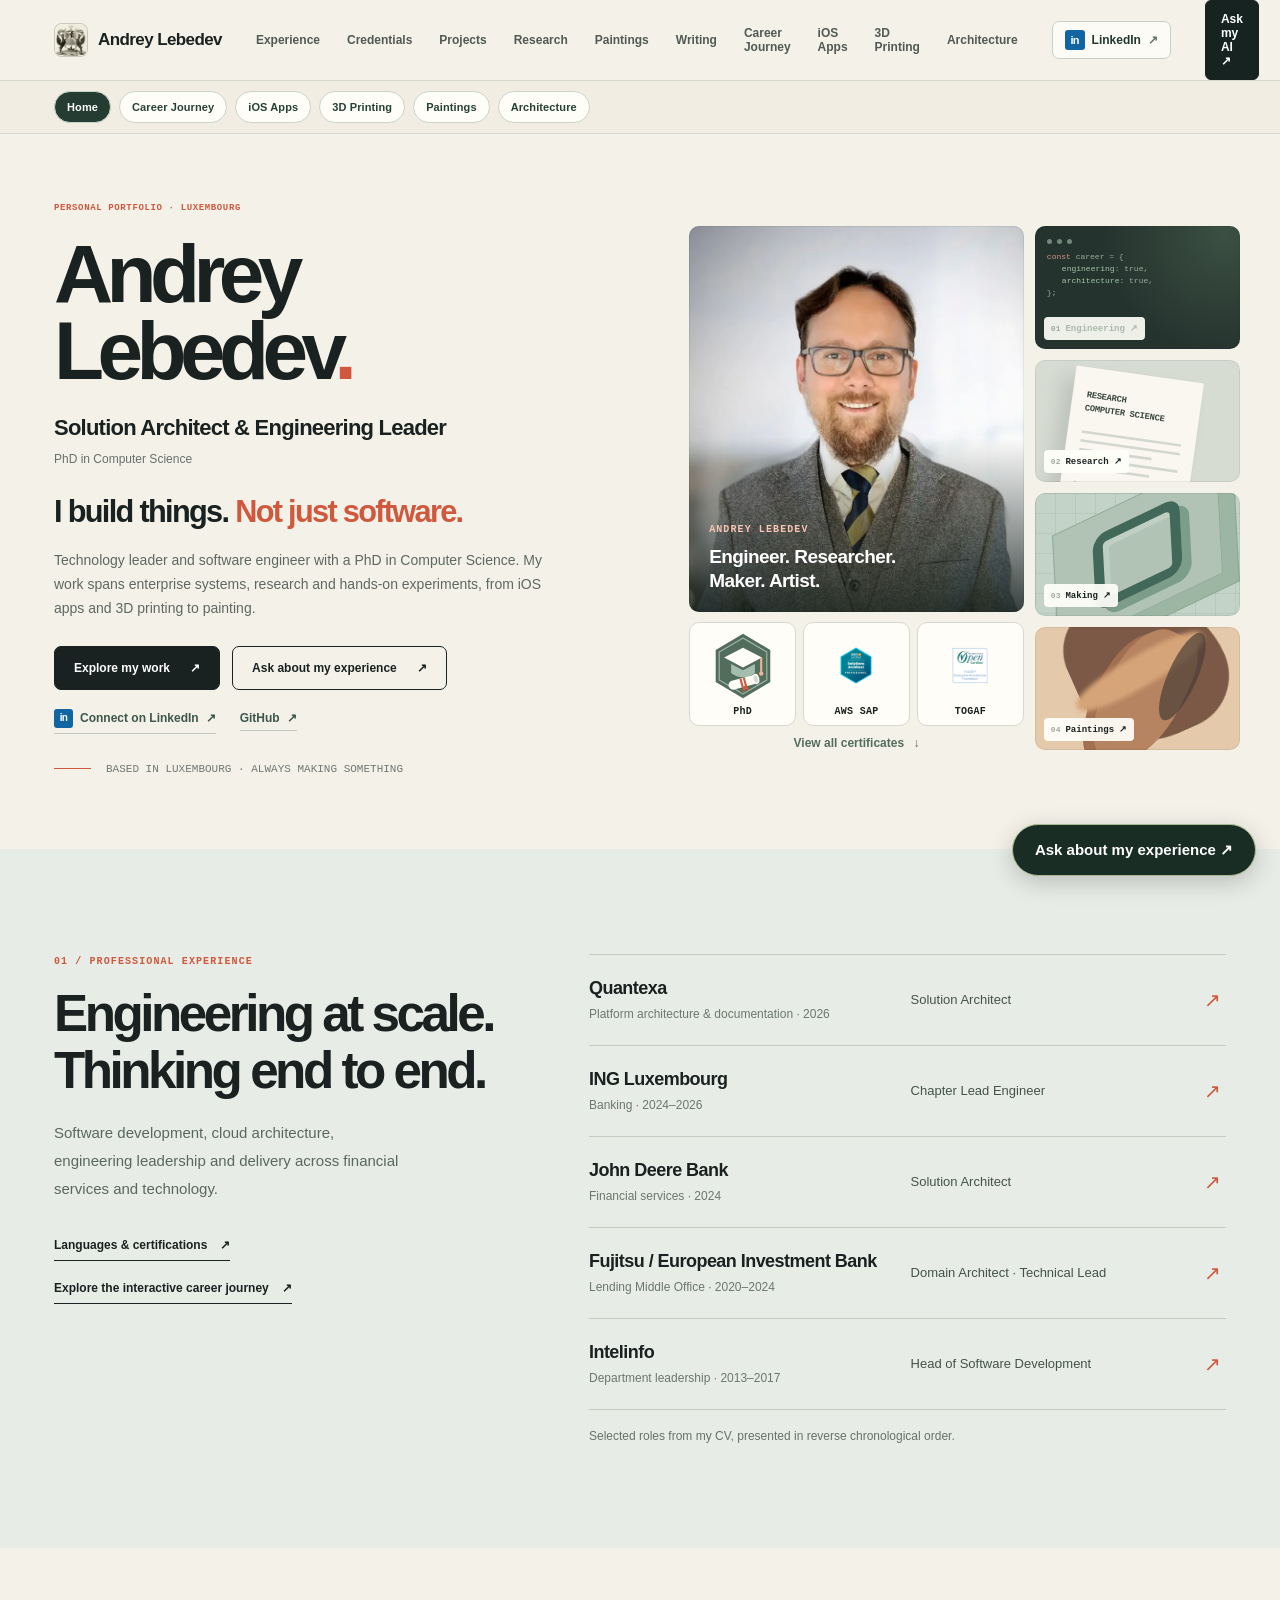
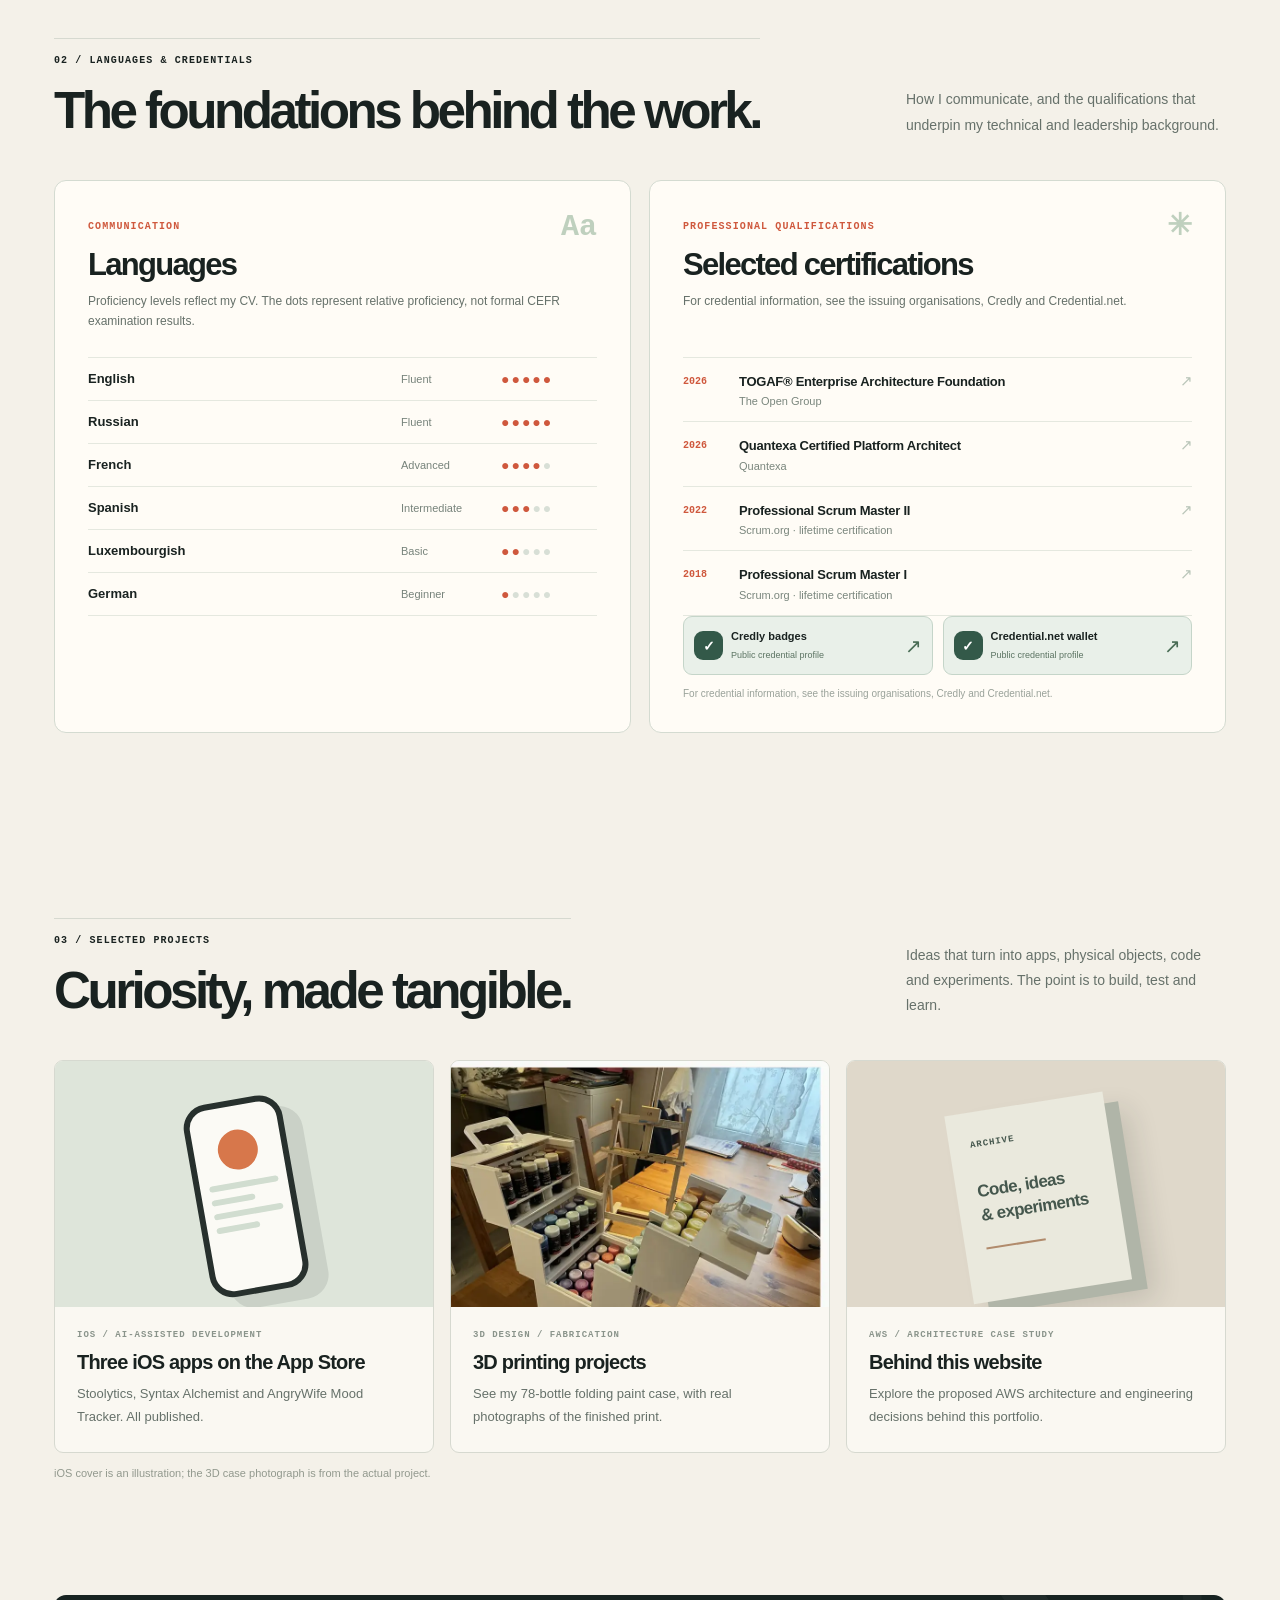
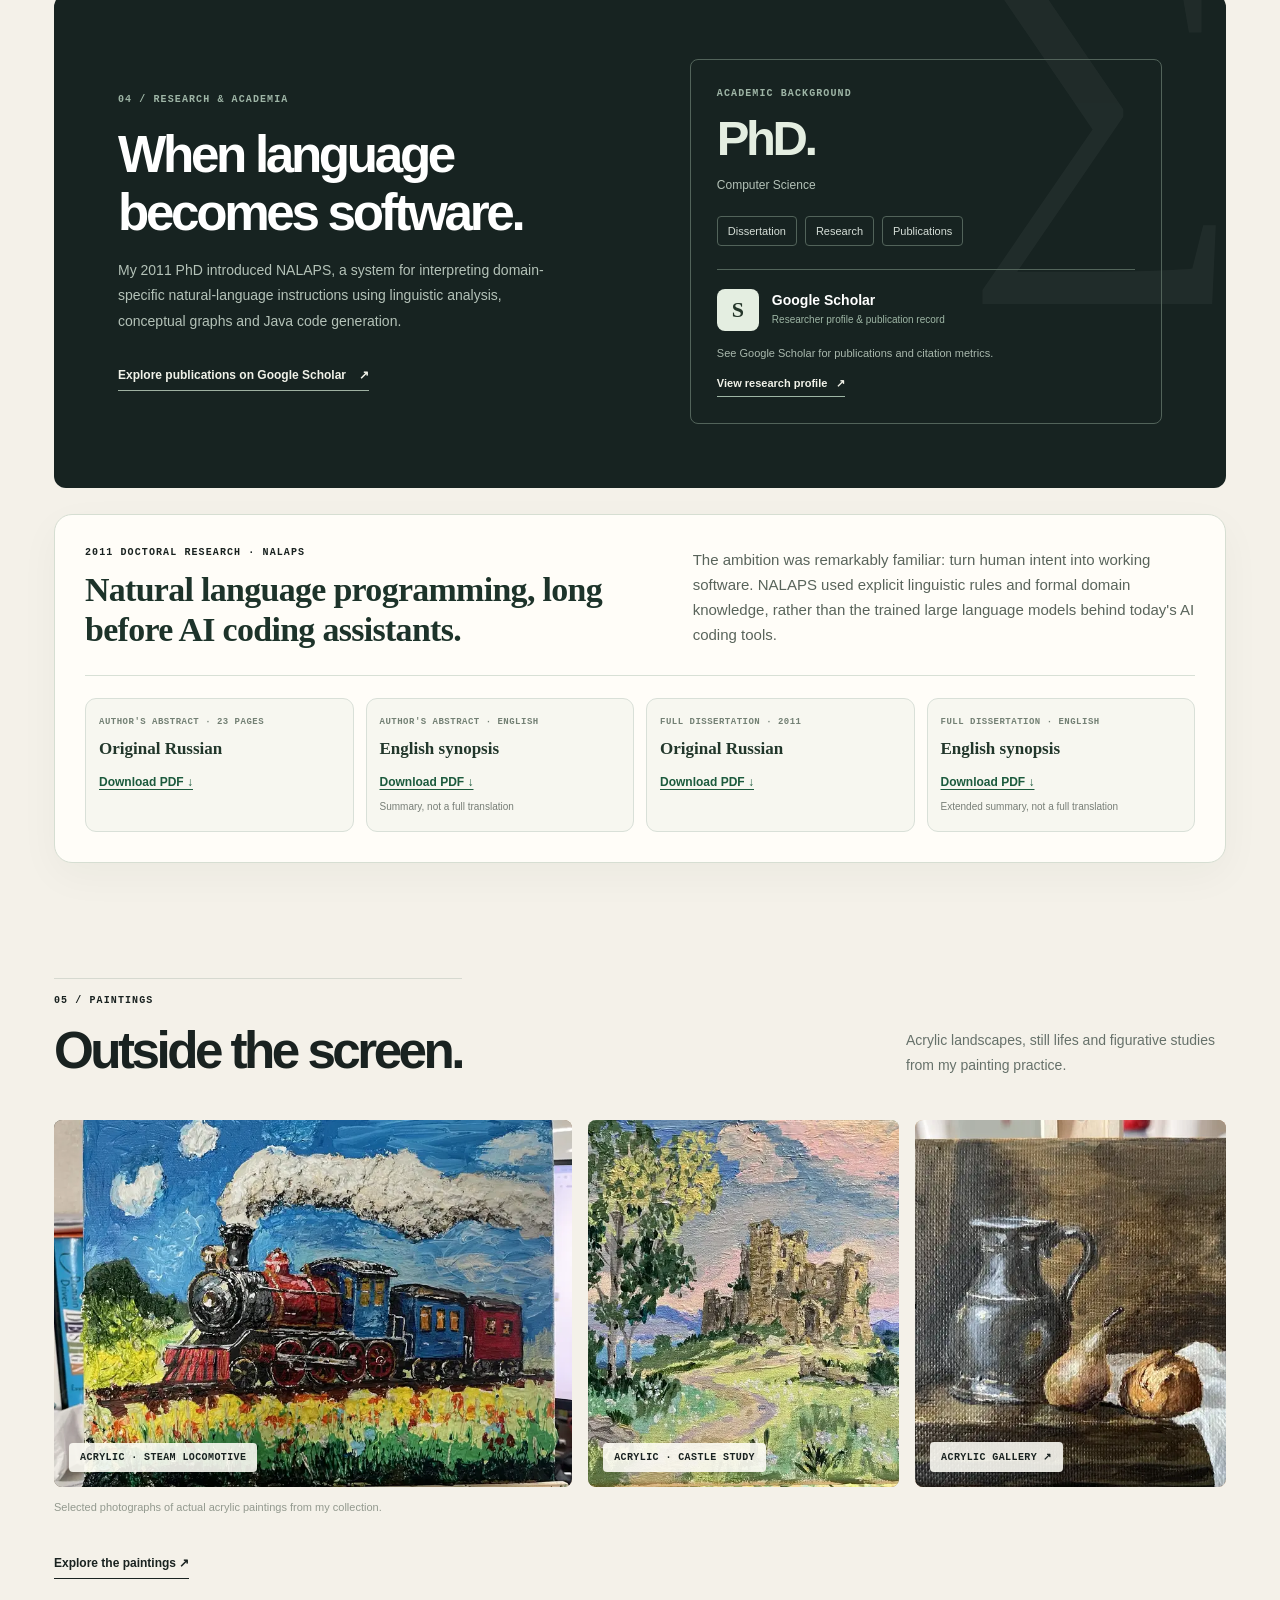
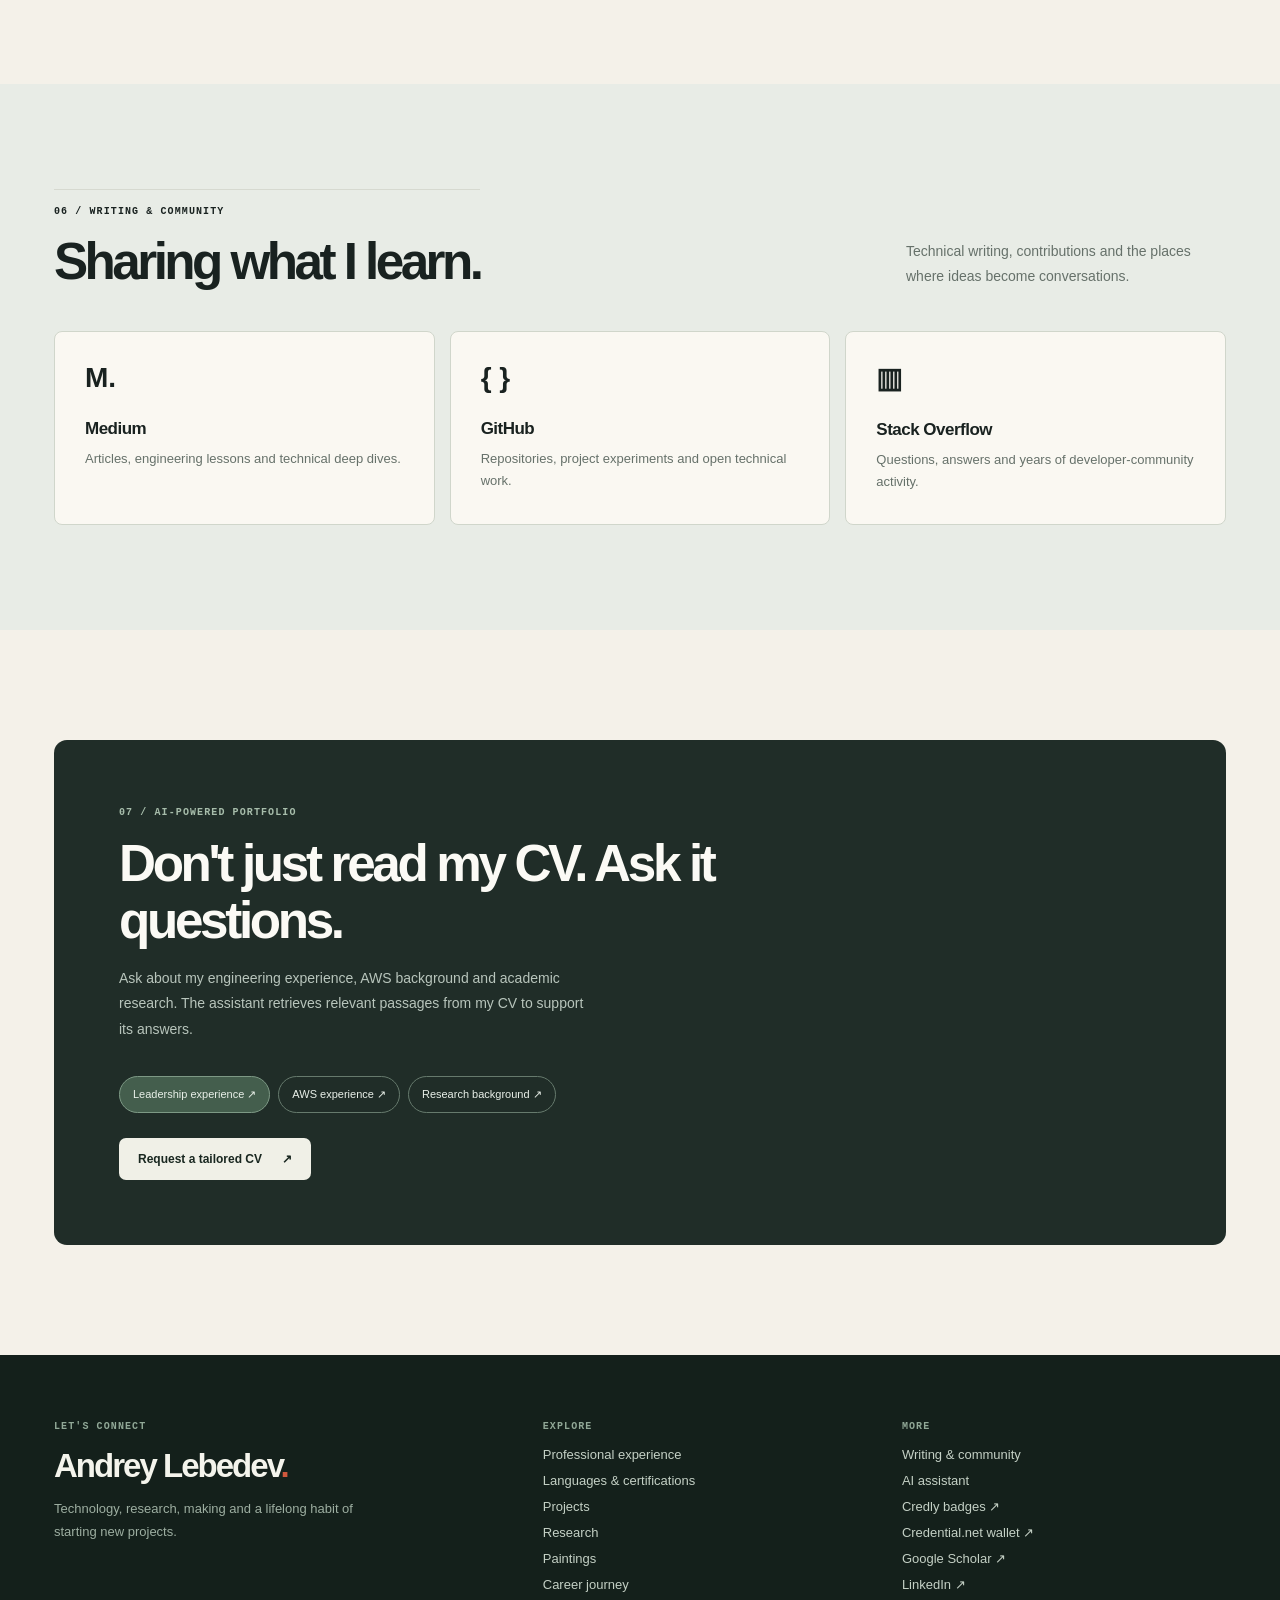
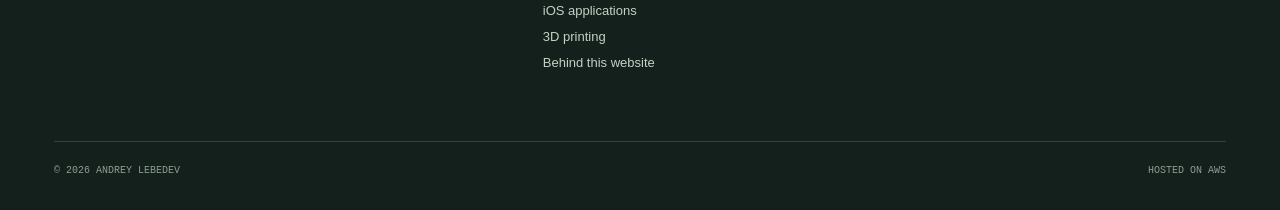
==== commit 85520b9d: "Add qualification badges beneath homepage portrait" ====
--- a/index.html
+++ b/index.html
@@ -8,6 +8,8 @@
 <meta content="Andrey Lebedev. Solution architecture, software engineering, doctoral research, personal software and art." name="description"/>
 <title>Andrey Lebedev | Engineering, Research &amp; Making</title>
 <link href="assets/styles-3bea09bef80b.css" rel="stylesheet"/><link rel="stylesheet" href="assets/chat.css"/>
+<link href="assets/hero-credentials.css" rel="stylesheet"/>
+<script defer src="assets/auth.js"></script>
 <script defer src="assets/chat.js"></script>
 </head>
 <body>
@@ -39,7 +41,15 @@
 <div class="hero-bottom"><span class="line"></span><span>BASED IN LUXEMBOURG · ALWAYS MAKING SOMETHING</span></div>
 </div>
 <div aria-label="Portrait and four areas of the portfolio" class="mosaic">
+<div class="portrait-column">
 <div aria-label="Portrait of Andrey Lebedev" class="tile tile-portrait"><img alt="Andrey Lebedev wearing a grey suit and striped tie" height="760" loading="eager" src="assets/image-2531ccd37240392d.webp" width="600"/><span class="portrait-caption"><span class="eyebrow">ANDREY LEBEDEV</span><strong>Engineer. Researcher.<br/>Maker. Artist.</strong></span></div>
+<div aria-label="Academic and professional qualifications" class="hero-badges">
+<a class="hero-badge" href="#research" aria-label="PhD in Computer Science: view research"><img src="assets/badges/phd.svg" alt="" width="80" height="80"/><span>PhD</span></a>
+<a class="hero-badge" href="https://www.credly.com/users/andrey-lebedev.076a3905/badges/credly" target="_blank" rel="noopener noreferrer" aria-label="AWS Certified Solutions Architect – Professional: view Andrey’s Credly profile (opens new tab)"><img src="assets/badges/aws-solutions-architect-professional.png" alt="" width="80" height="80"/><span>AWS SAP</span></a>
+<a class="hero-badge" href="https://www.credly.com/users/andrey-lebedev.076a3905/badges/credly" target="_blank" rel="noopener noreferrer" aria-label="TOGAF Enterprise Architecture Foundation: view Andrey’s Credly profile (opens new tab)"><img src="assets/badges/togaf-enterprise-architecture-foundation.png" alt="" width="80" height="80"/><span>TOGAF</span></a>
+</div>
+<a class="hero-certificates-link" href="#credentials">View all certificates <span aria-hidden="true">↓</span></a>
+</div>
 <a aria-label="View engineering experience" class="tile tile-code" href="#experience">
 <div class="code-top"><i></i><i></i><i></i></div>
 <div class="code-lines"><div><span class="orange">const</span> career = {</div><div class="indent"><span class="mint">engineering</span>: true,</div><div class="indent"><span class="mint">architecture</span>: true,</div><div class="indent"><span class="mint">leadership</span>: true,</div><div class="indent"><span class="mint">curiosity</span>: Infinity</div><div>};</div></div>
--- a/assets/chat.css
+++ b/assets/chat.css
@@ -5,3 +5,4 @@
 @media(max-width:600px){.cv-chat{right:16px;bottom:84px}.cv-chat-launcher{right:16px;bottom:16px}}
 
 .cv-chat .bot-avatar{color:#192d25}.cv-chat form{flex-shrink:0}
+.cv-chat-signin{display:block;margin-top:12px;padding:10px 14px;border:0;border-radius:8px;background:#192d25;color:white;font:inherit}.cv-chat header button[aria-label="Sign out"]{font-size:11px}.cv-chat button[hidden]{display:none}
--- a/assets/hero-credentials.css
+++ b/assets/hero-credentials.css
@@ -0,0 +1,71 @@
+.portrait-column {
+  grid-column: 1;
+  grid-row: 1 / 5;
+  min-width: 0;
+  min-height: 0;
+  display: flex;
+  flex-direction: column;
+  gap: 10px;
+}
+.mosaic .portrait-column .tile-portrait {
+  flex: 1;
+  min-height: 0;
+}
+.hero-badges {
+  display: grid;
+  grid-template-columns: repeat(3, minmax(0, 1fr));
+  gap: 7px;
+}
+.hero-badge {
+  display: flex;
+  flex-direction: column;
+  align-items: center;
+  justify-content: center;
+  gap: 5px;
+  padding: 8px 3px;
+  color: var(--ink);
+  background: var(--paper);
+  border: 1px solid var(--line);
+  border-radius: 10px;
+  text-decoration: none;
+  transition: border-color .2s, transform .2s;
+}
+.hero-badge img {
+  display: block;
+  width: 100%;
+  max-width: 70px;
+  height: 70px;
+  object-fit: contain;
+}
+.hero-badge span {
+  font-family: var(--mono);
+  font-size: 10px;
+  font-weight: 700;
+  letter-spacing: .03em;
+}
+.hero-badge:hover { border-color: var(--accent); transform: translateY(-2px); }
+.hero-badge:focus-visible, .hero-certificates-link:focus-visible {
+  outline: 2px solid var(--accent);
+  outline-offset: 3px;
+}
+.hero-certificates-link {
+  align-self: center;
+  color: var(--green);
+  font-size: 12px;
+  font-weight: 700;
+  text-underline-offset: 4px;
+}
+.hero-certificates-link span { margin-left: 6px; }
+@media (max-width: 520px) {
+  .hero .mosaic {
+    height: auto;
+    grid-template-columns: repeat(2, minmax(0, 1fr));
+    grid-template-rows: auto repeat(2, 115px);
+  }
+  .portrait-column { grid-column: 1 / -1; grid-row: 1; margin-bottom: 8px; }
+  .mosaic .portrait-column .tile-portrait { flex: auto; height: 340px; }
+  .hero-badge img { max-width: 76px; height: 76px; }
+}
+@media (prefers-reduced-motion: reduce) {
+  .hero-badge { transition: none; }
+}
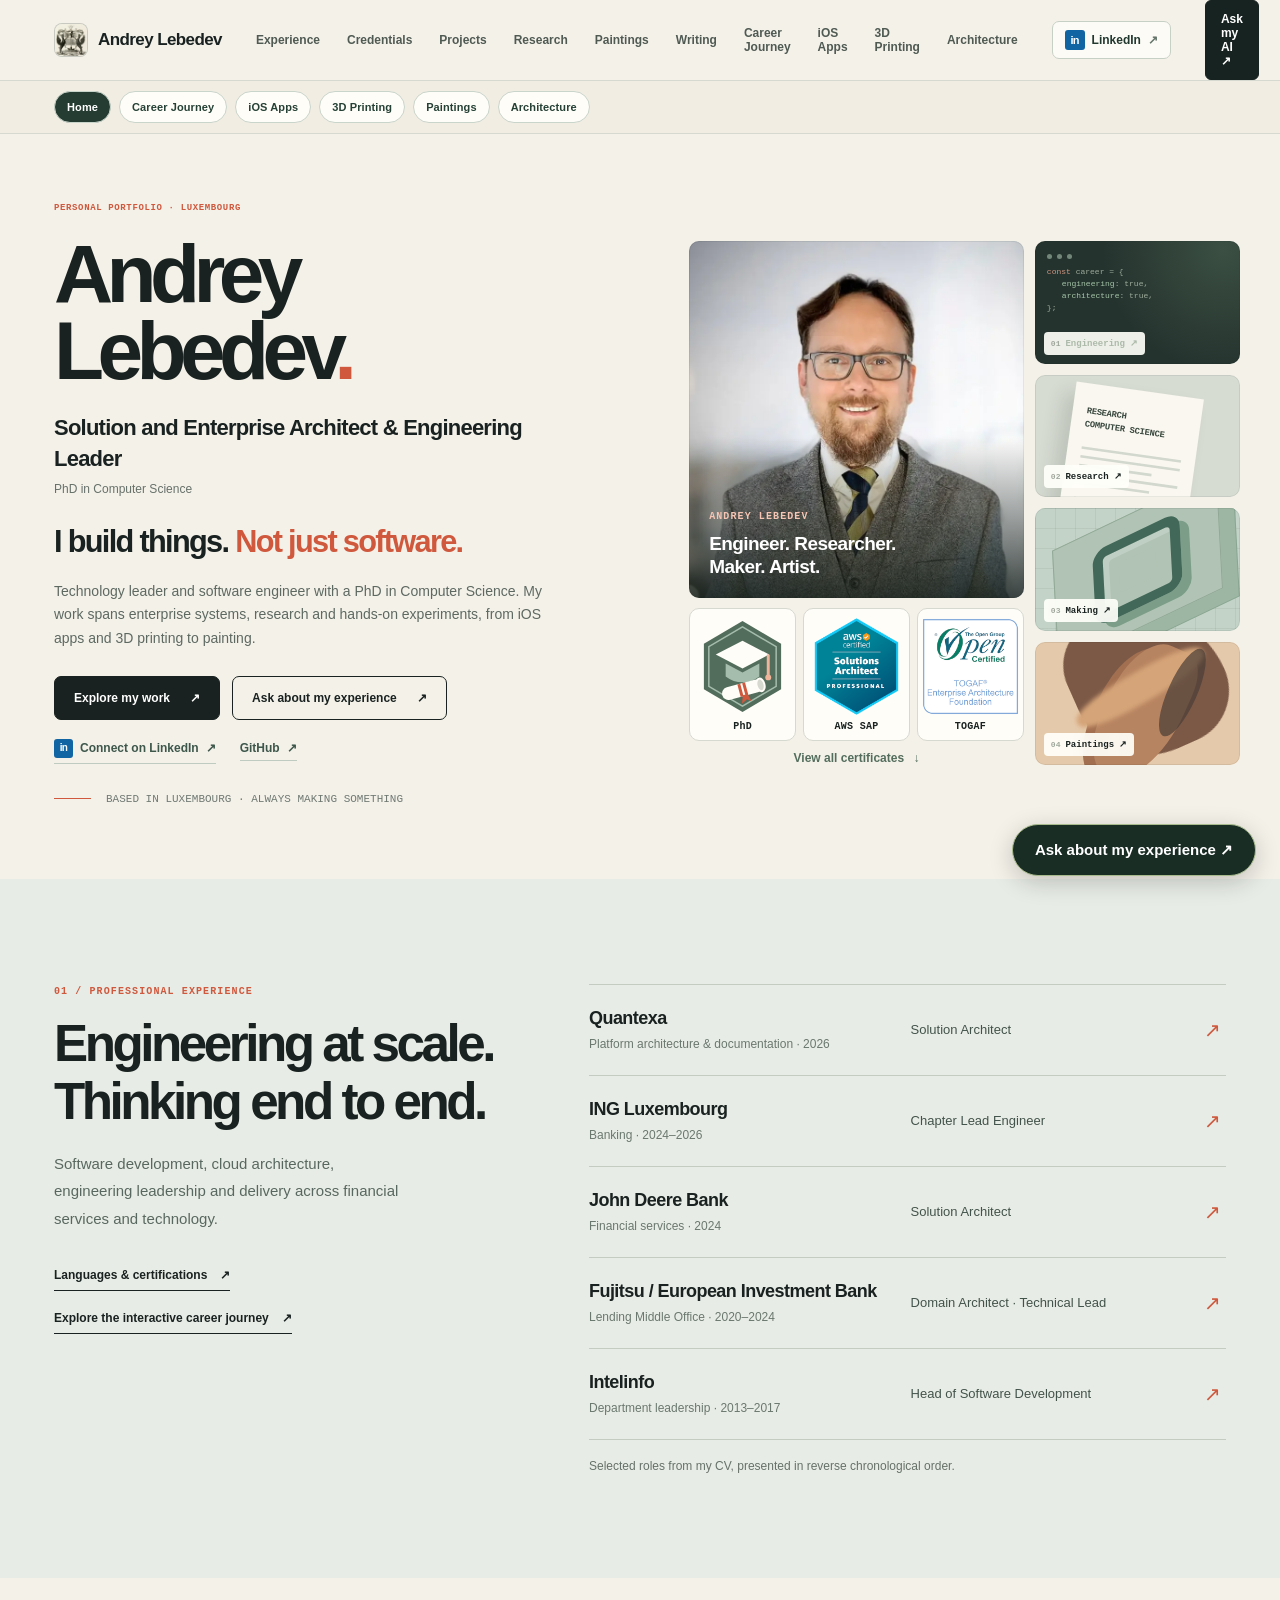
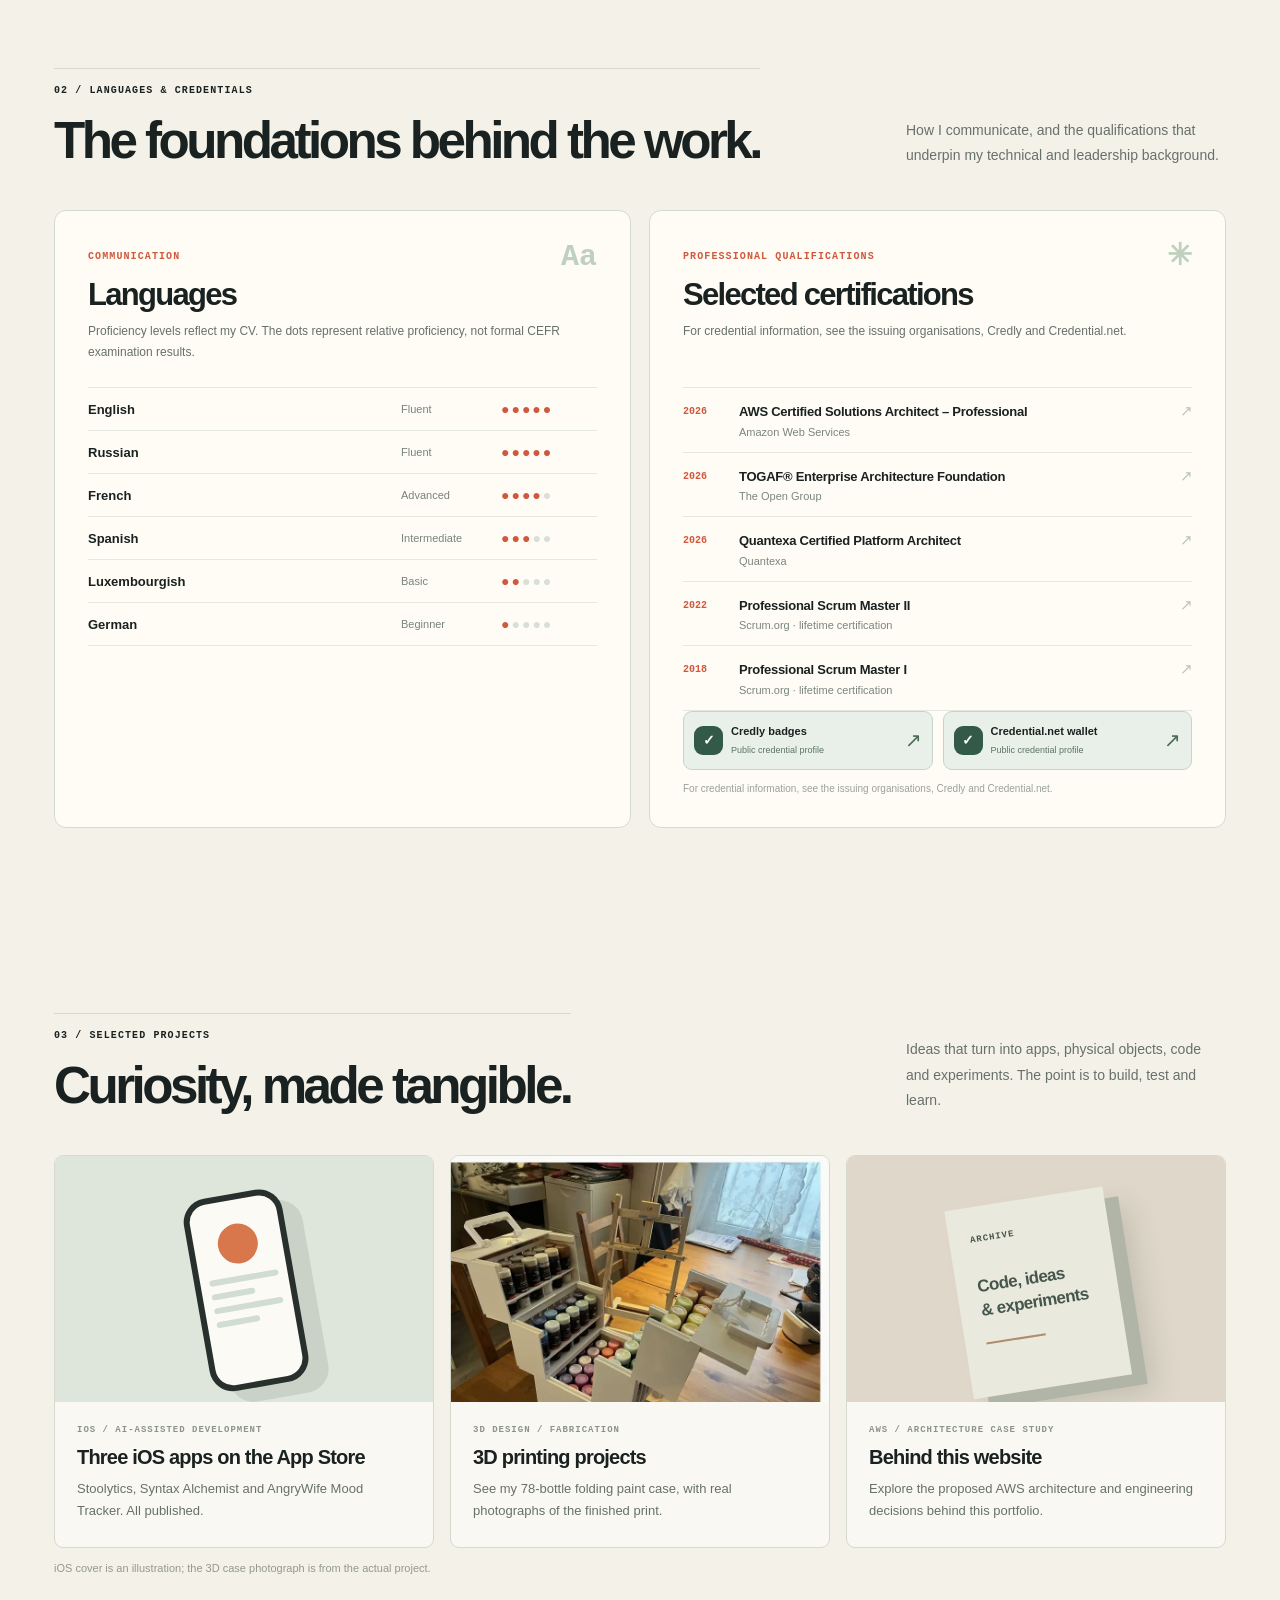
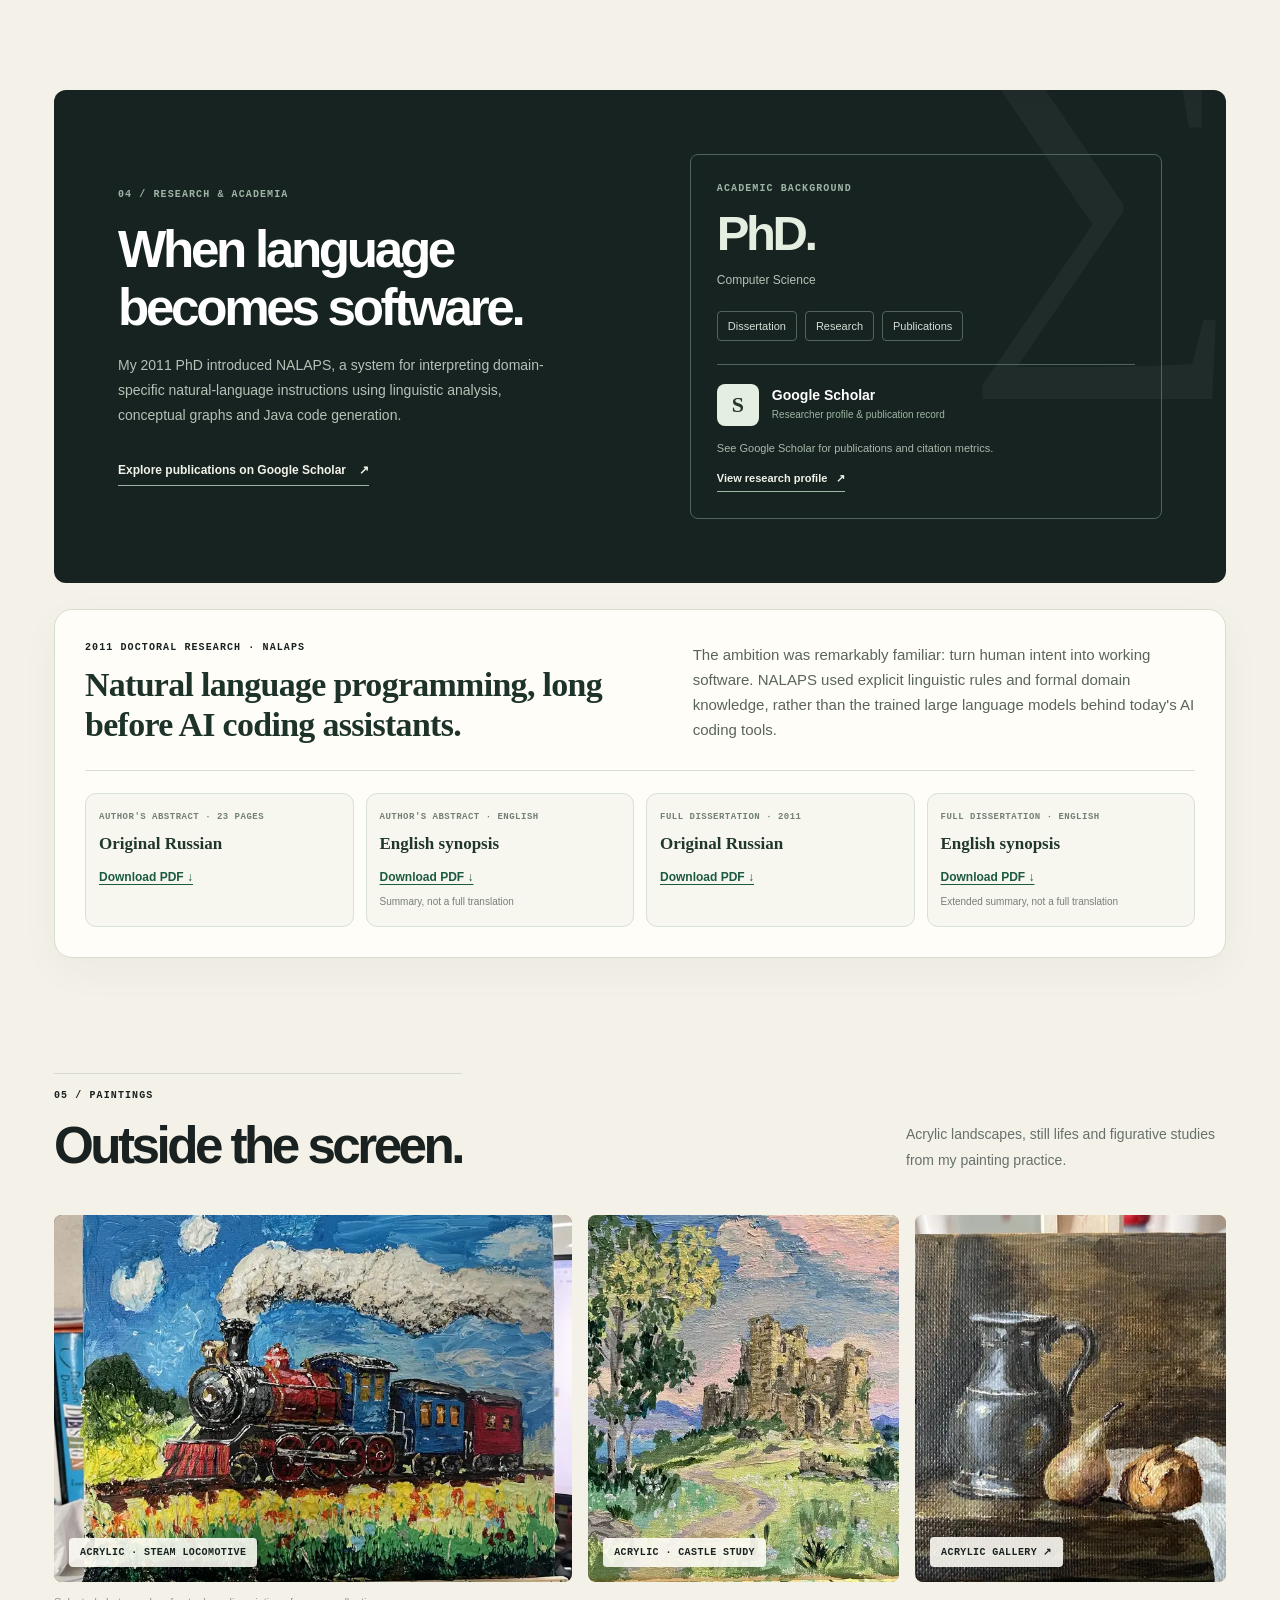
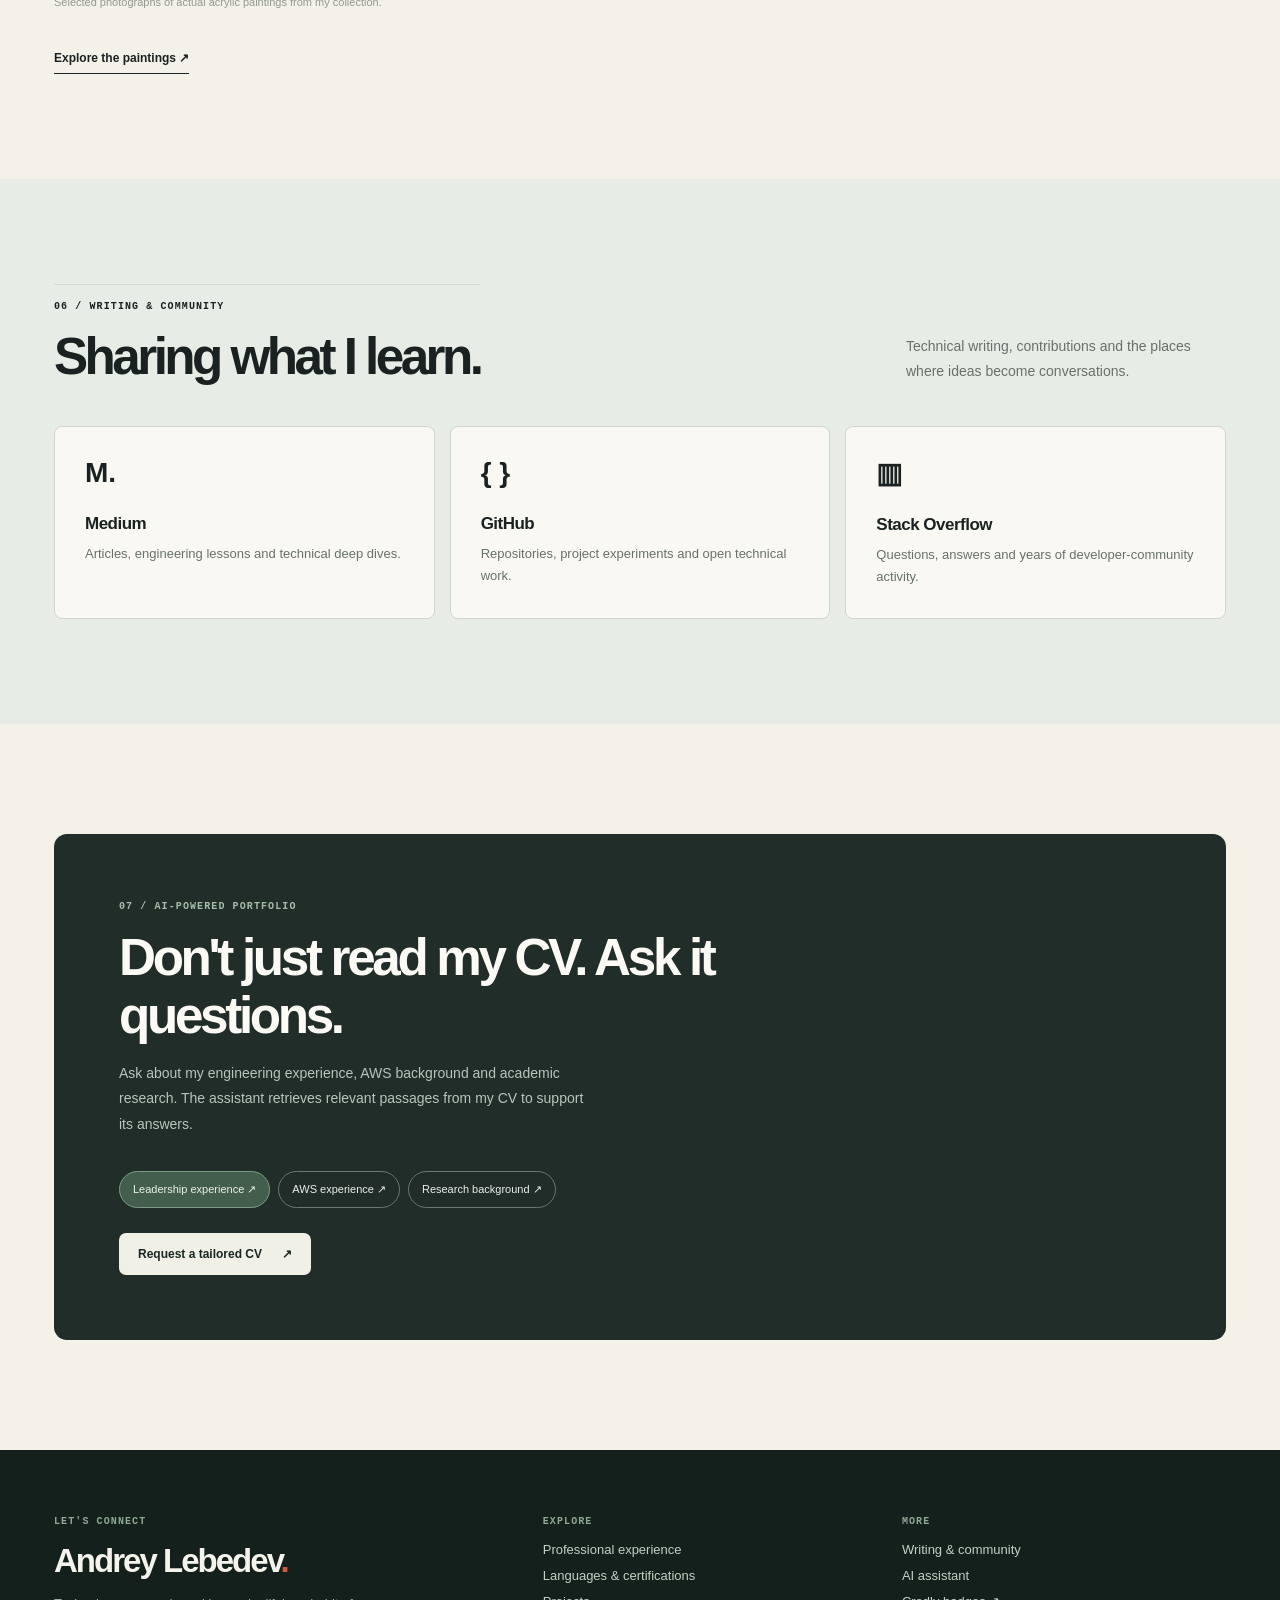
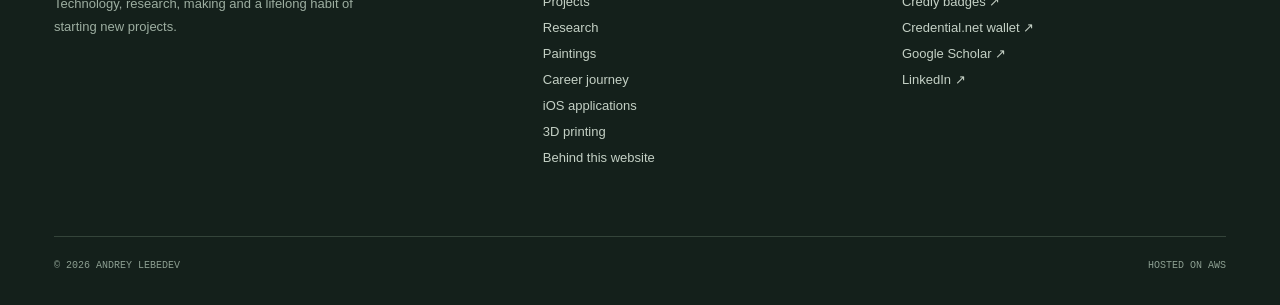
==== commit 0dd6722e: "Update architecture headline and feature AWS certification" ====
--- a/index.html
+++ b/index.html
@@ -29,7 +29,7 @@
 <div class="hero-identity"><div class="identity-info">
 <span class="eyebrow identity-name">PERSONAL PORTFOLIO · LUXEMBOURG</span>
 <h1 class="hero-person-name">Andrey<br/>Lebedev<span class="name-fullstop">.</span></h1>
-<strong>Solution Architect &amp; Engineering Leader</strong>
+<strong>Solution and Enterprise Architect &amp; Engineering Leader</strong>
 <span class="identity-degree">PhD in Computer Science</span>
 </div></div>
 <div class="hero-claim">I build things. <em>Not just software.</em></div>
@@ -98,6 +98,7 @@
 <h3>Selected certifications</h3>
 <p class="credential-intro">For credential information, see the issuing organisations, Credly and Credential.net.</p>
 <div class="cert-list">
+<div class="cert-row"><span class="cert-year">2026</span><div><strong>AWS Certified Solutions Architect – Professional</strong><span>Amazon Web Services</span></div><span aria-hidden="true" class="cert-mark">↗</span></div>
 <div class="cert-row"><span class="cert-year">2026</span><div><strong>TOGAF® Enterprise Architecture Foundation</strong><span>The Open Group</span></div><span aria-hidden="true" class="cert-mark">↗</span></div>
 <div class="cert-row"><span class="cert-year">2026</span><div><strong>Quantexa Certified Platform Architect</strong><span>Quantexa</span></div><span aria-hidden="true" class="cert-mark">↗</span></div>
 <div class="cert-row"><span class="cert-year">2022</span><div><strong>Professional Scrum Master II</strong><span>Scrum.org · lifetime certification</span></div><span aria-hidden="true" class="cert-mark">↗</span></div>
--- a/assets/hero-credentials.css
+++ b/assets/hero-credentials.css
@@ -33,9 +33,10 @@
 .hero-badge img {
   display: block;
   width: 100%;
-  max-width: 70px;
-  height: 70px;
-  object-fit: contain;
+  max-width: none;
+  height: auto;
+  aspect-ratio: 1;
+  object-fit: cover;
 }
 .hero-badge span {
   font-family: var(--mono);
@@ -64,7 +65,6 @@
   }
   .portrait-column { grid-column: 1 / -1; grid-row: 1; margin-bottom: 8px; }
   .mosaic .portrait-column .tile-portrait { flex: auto; height: 340px; }
-  .hero-badge img { max-width: 76px; height: 76px; }
 }
 @media (prefers-reduced-motion: reduce) {
   .hero-badge { transition: none; }
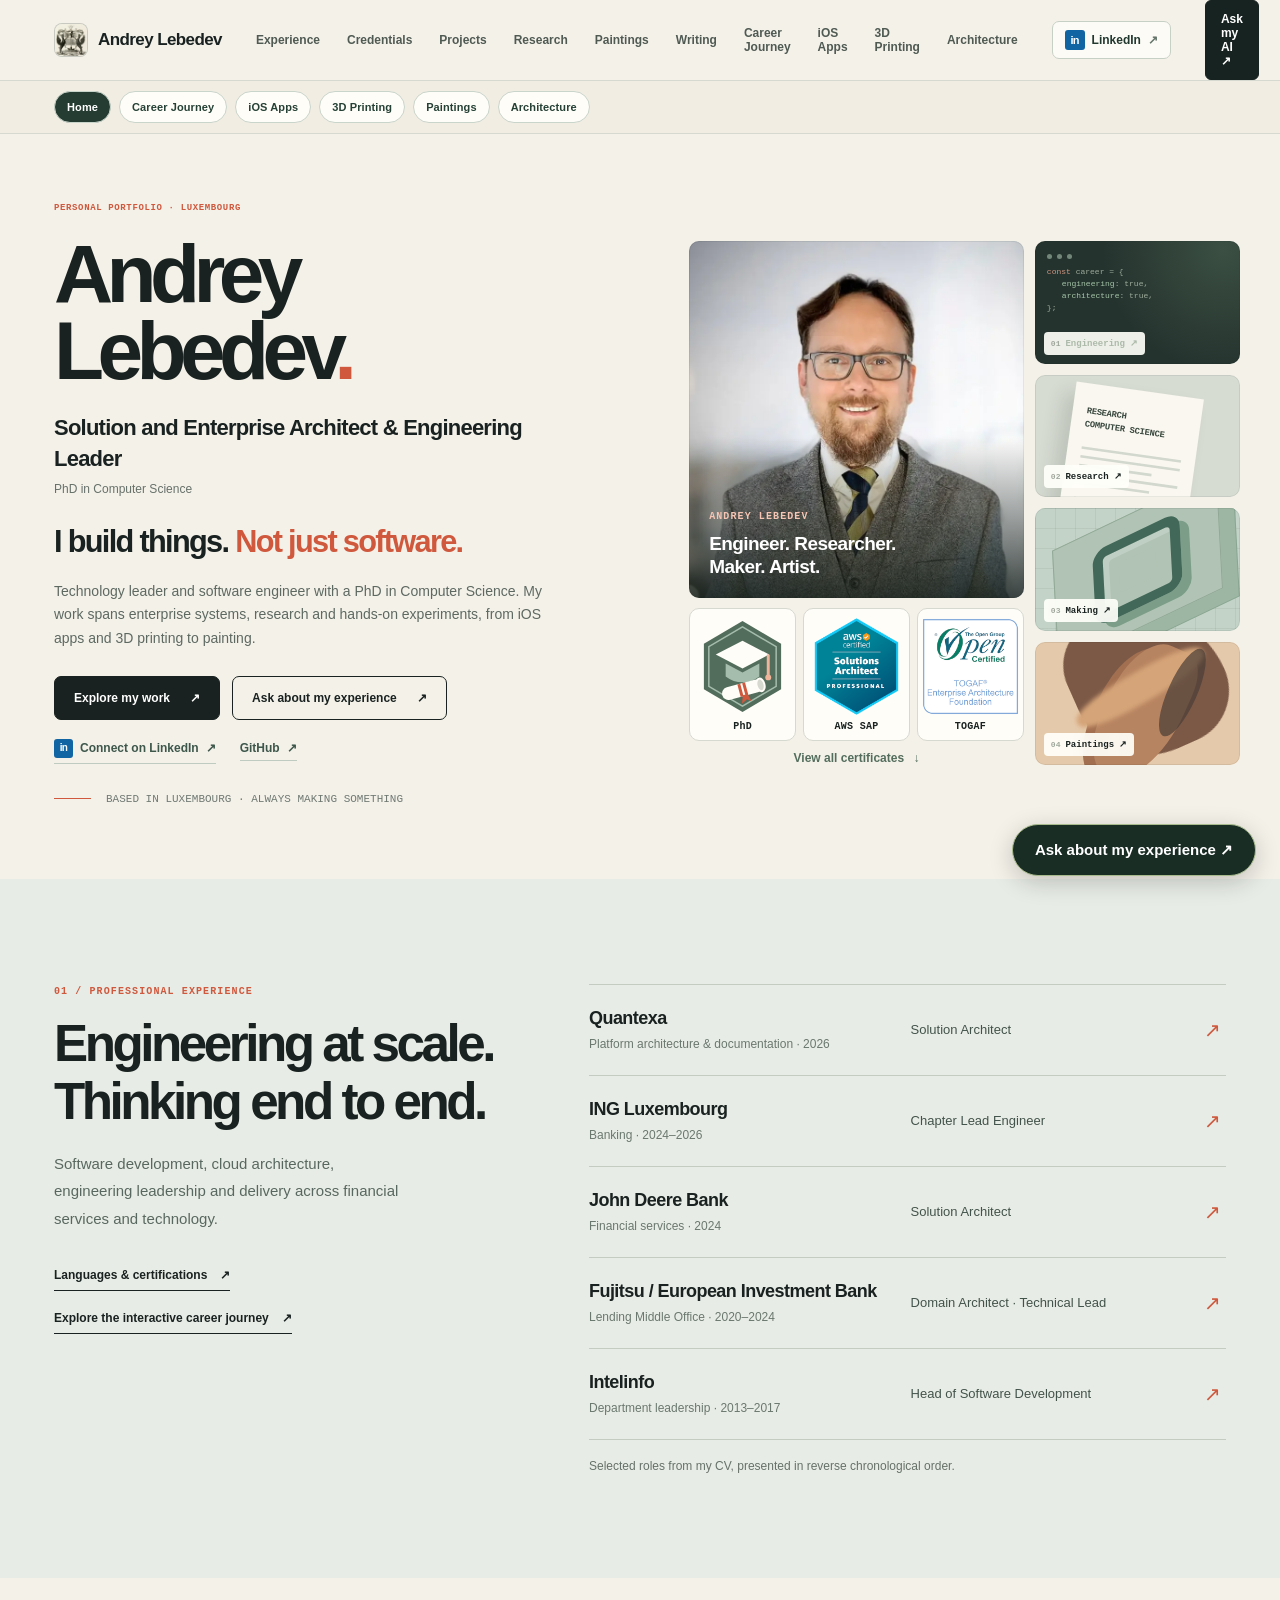
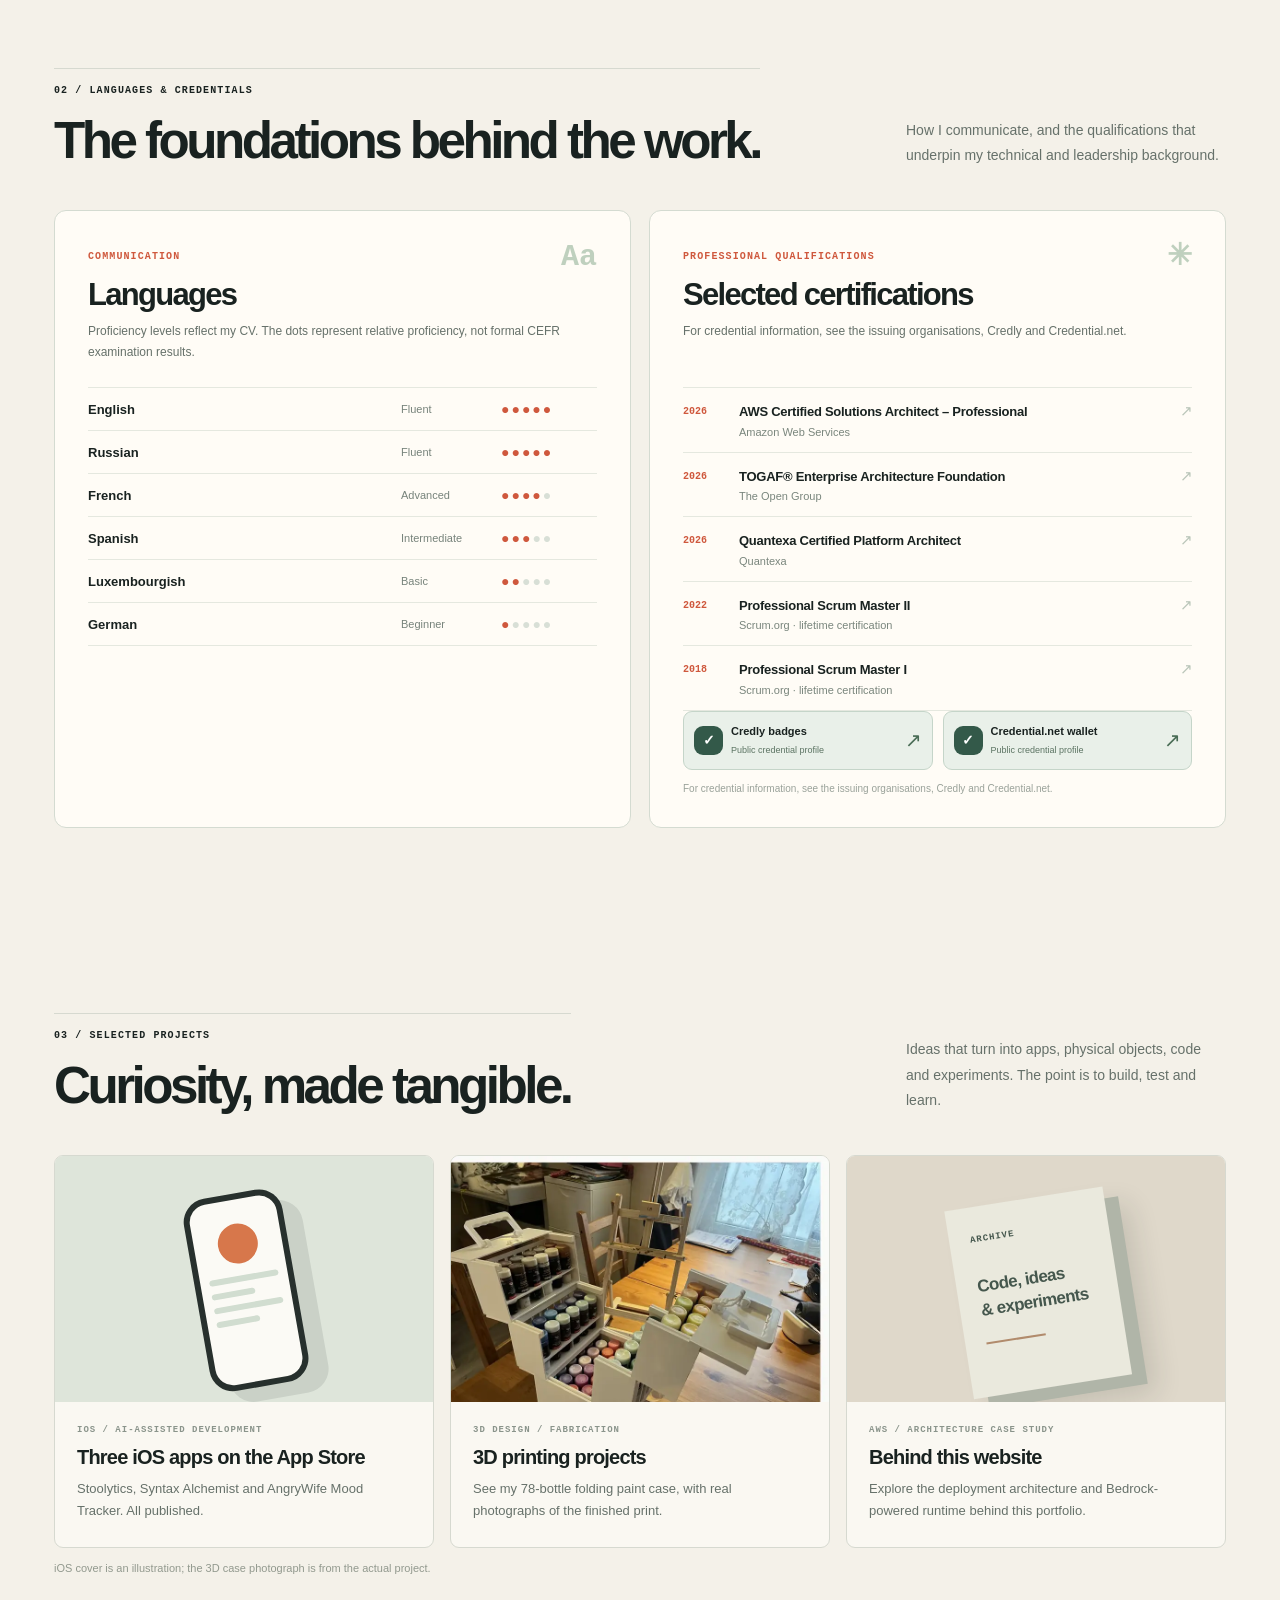
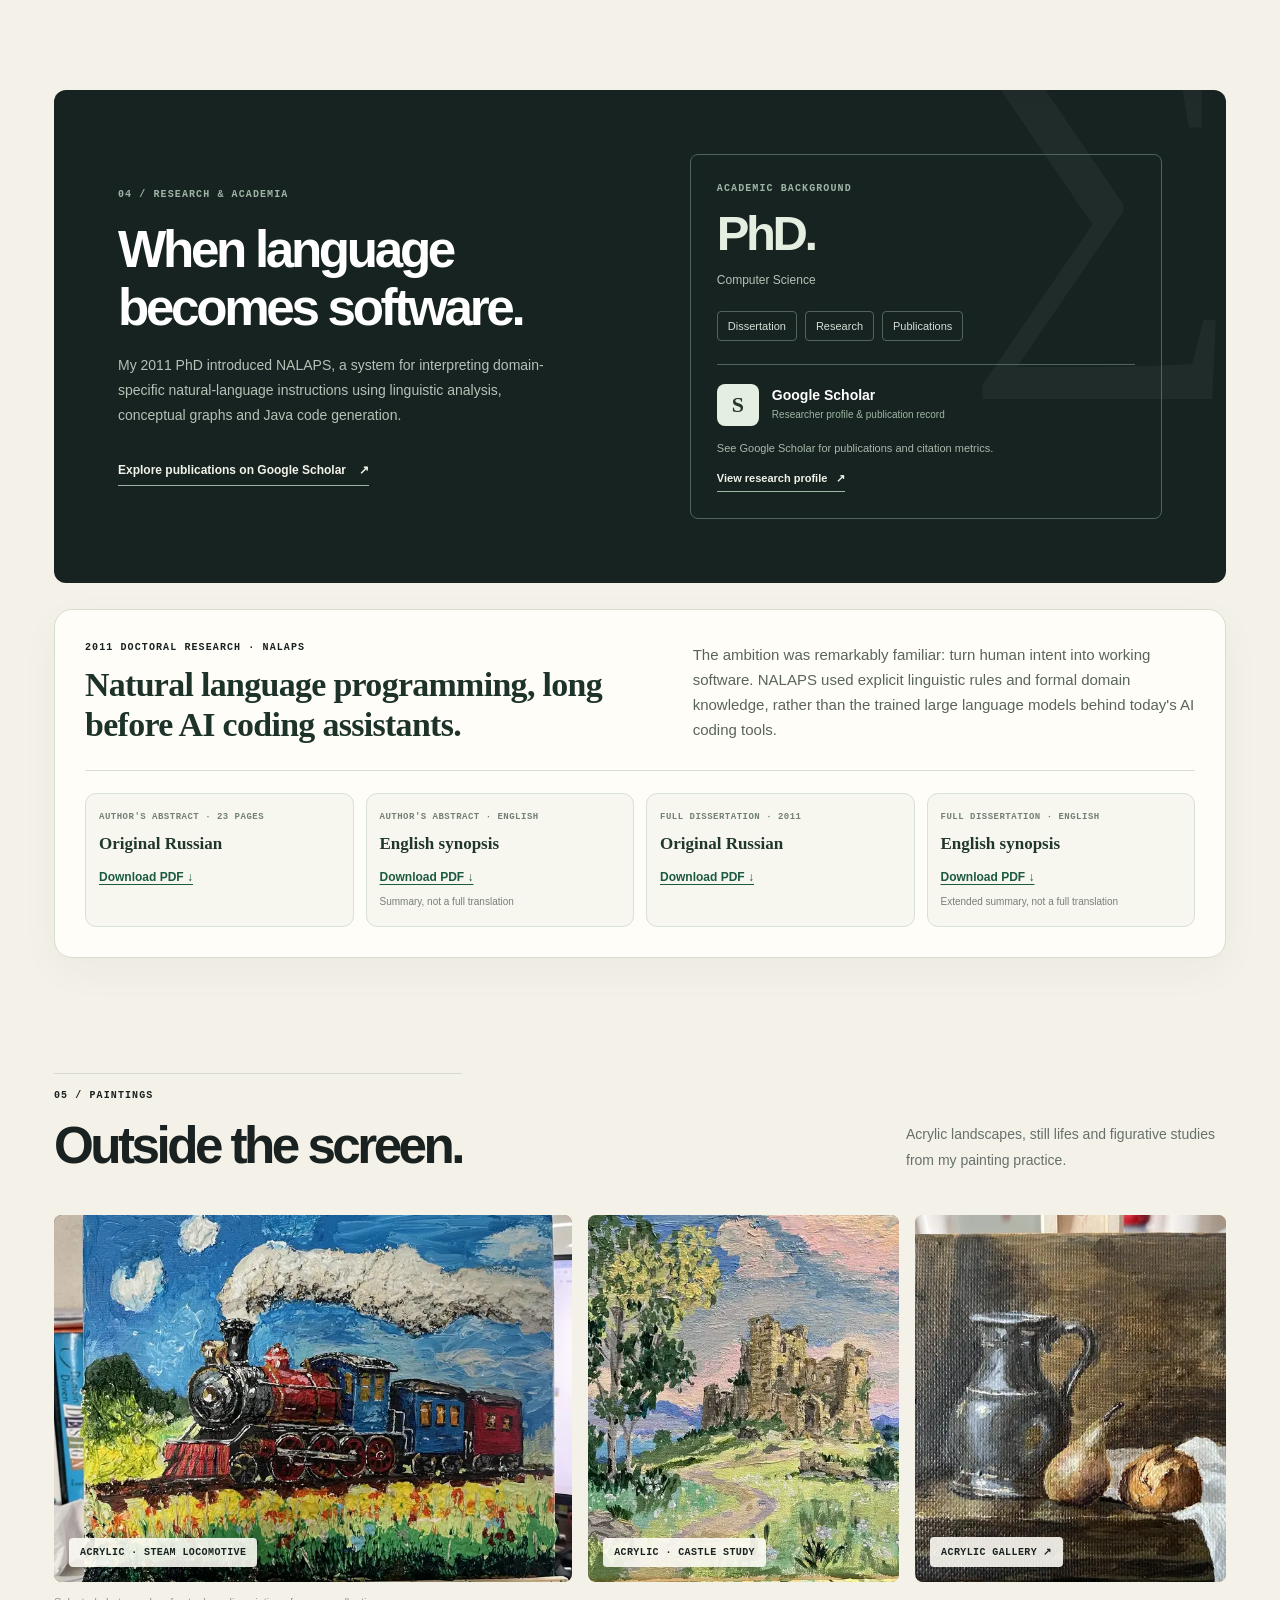
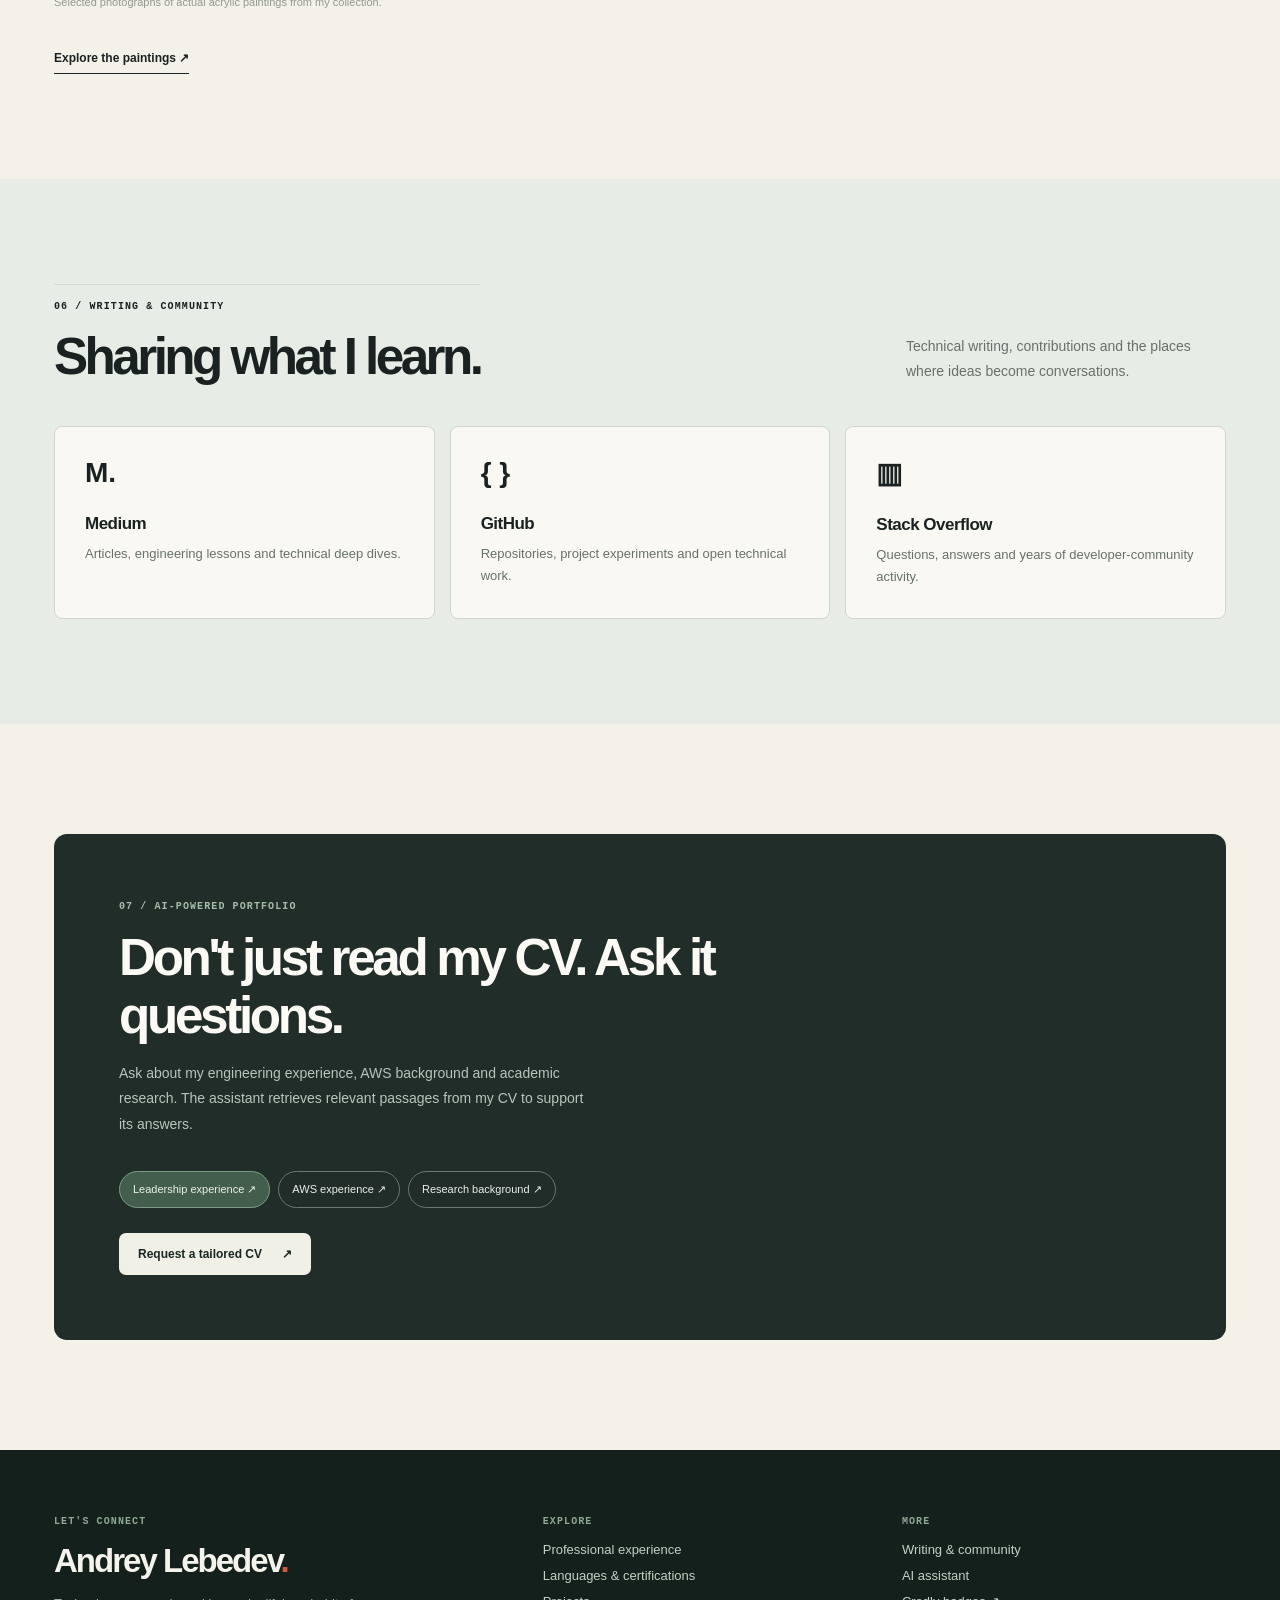
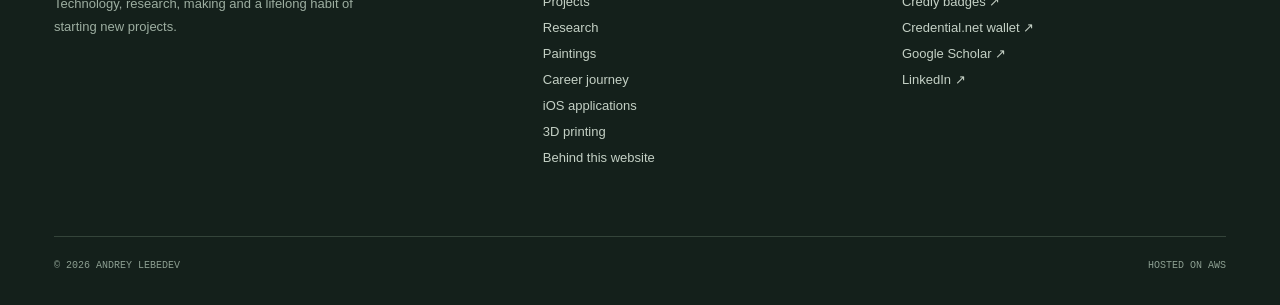
==== commit e88eb8a9: "Add AWS architecture diagrams and refresh architecture page" ====
--- a/index.html
+++ b/index.html
@@ -115,7 +115,7 @@
 <div class="project-grid">
 <a aria-label="Explore iOS experiments" class="project-card" href="apps.html"><div class="project-graphic app-graphic"><div class="phone"><div class="app-sun"></div><div class="app-line"></div><div class="app-line half"></div><div class="app-line"></div><div class="app-line half"></div></div></div><div class="project-meta"><div class="eyebrow">IOS / AI-ASSISTED DEVELOPMENT</div><h3>Three iOS apps on the App Store</h3><p>Stoolytics, Syntax Alchemist and AngryWife Mood Tracker. All published.</p></div></a>
 <a aria-label="Explore 3D printing projects" class="project-card" href="3d-printing.html"><div class="project-graphic project-real-photo"><img alt="Foldable 3D-printed case holding acrylic paint bottles" loading="lazy" src="assets/image-3938603abb410a23.webp"/></div><div class="project-meta"><div class="eyebrow">3D DESIGN / FABRICATION</div><h3>3D printing projects</h3><p>See my 78-bottle folding paint case, with real photographs of the finished print.</p></div></a>
-<a aria-label="Explore Code &amp; early projects" class="project-card" href="behind-the-site.html"><div class="project-graphic research-graphic"><div class="book"><div class="eyebrow">ARCHIVE</div><h4>Code, ideas<br/>&amp; experiments</h4><div class="book-rule"></div></div></div><div class="project-meta"><div class="eyebrow">AWS / ARCHITECTURE CASE STUDY</div><h3>Behind this website</h3><p>Explore the proposed AWS architecture and engineering decisions behind this portfolio.</p></div></a>
+<a aria-label="Explore Code &amp; early projects" class="project-card" href="behind-the-site.html"><div class="project-graphic research-graphic"><div class="book"><div class="eyebrow">ARCHIVE</div><h4>Code, ideas<br/>&amp; experiments</h4><div class="book-rule"></div></div></div><div class="project-meta"><div class="eyebrow">AWS / ARCHITECTURE CASE STUDY</div><h3>Behind this website</h3><p>Explore the deployment architecture and Bedrock-powered runtime behind this portfolio.</p></div></a>
 </div>
 <p class="note-under">iOS cover is an illustration; the 3D case photograph is from the actual project.</p>
 </div>
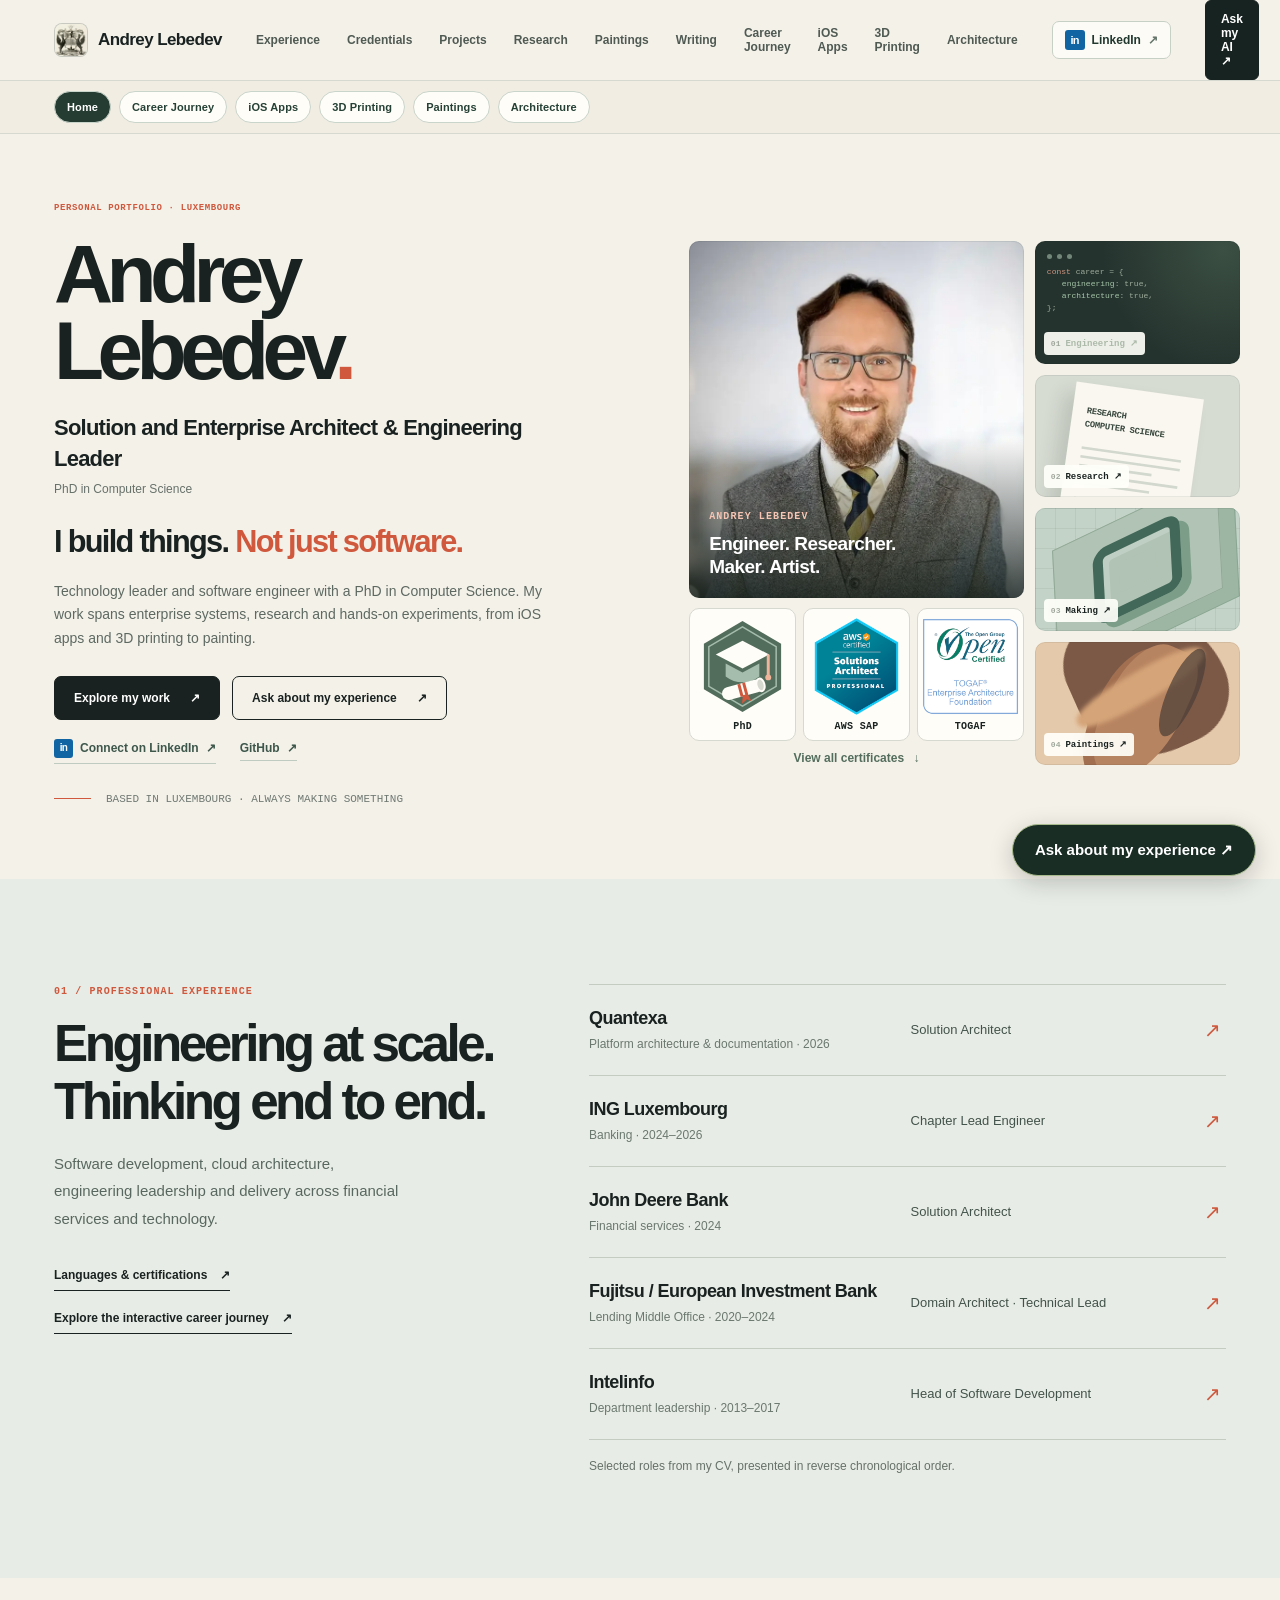
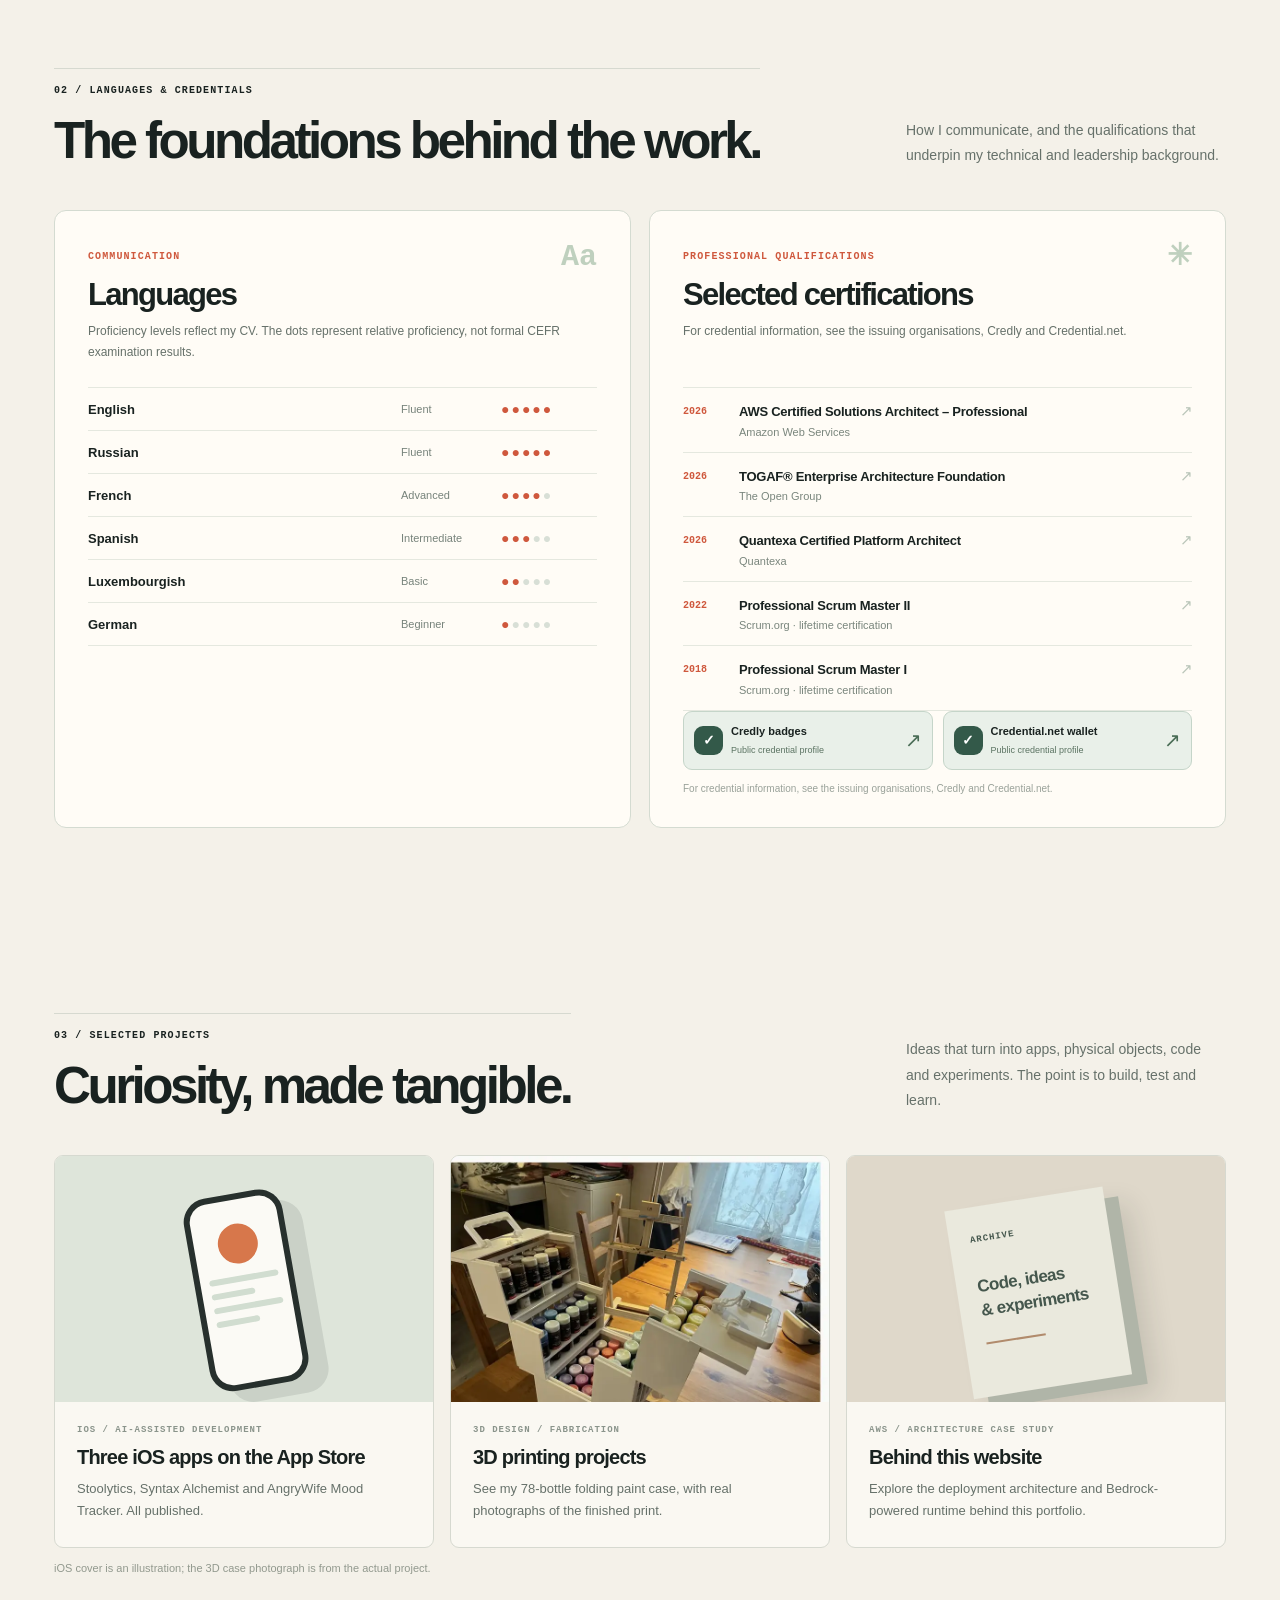
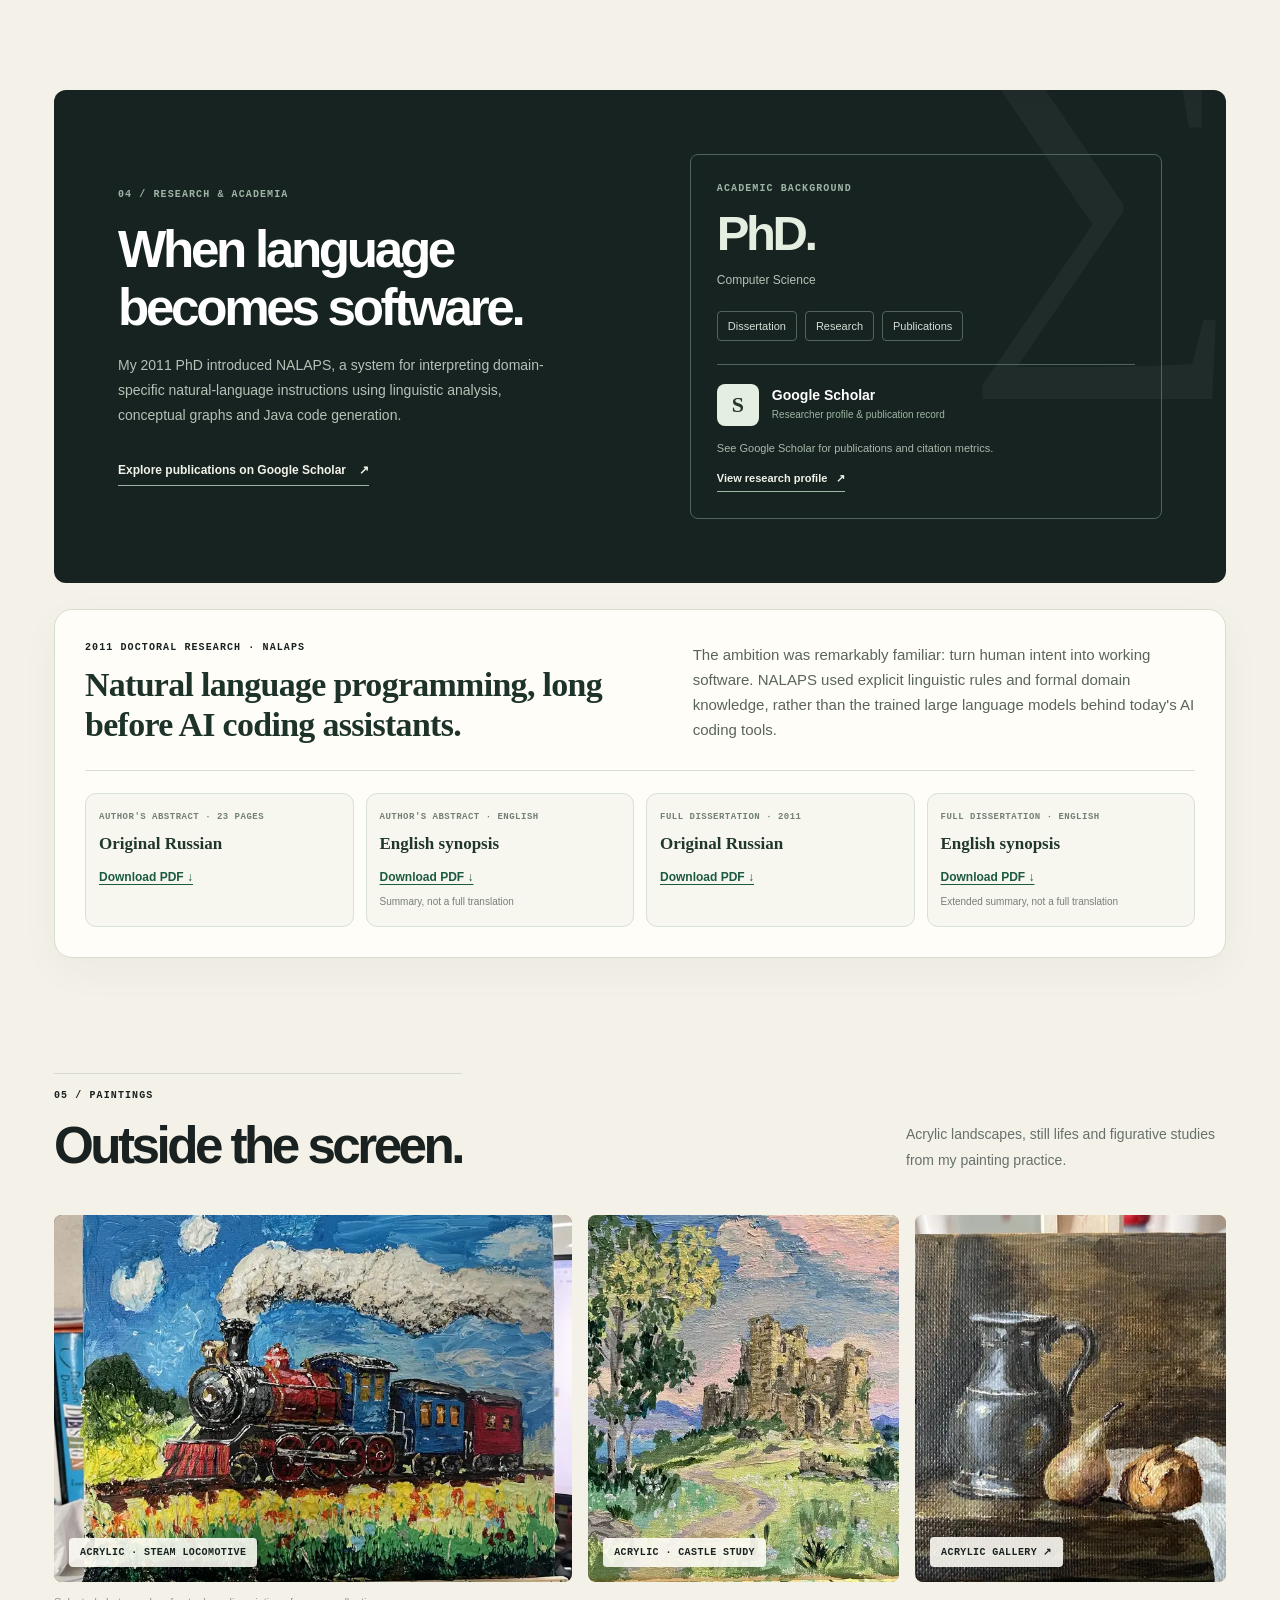
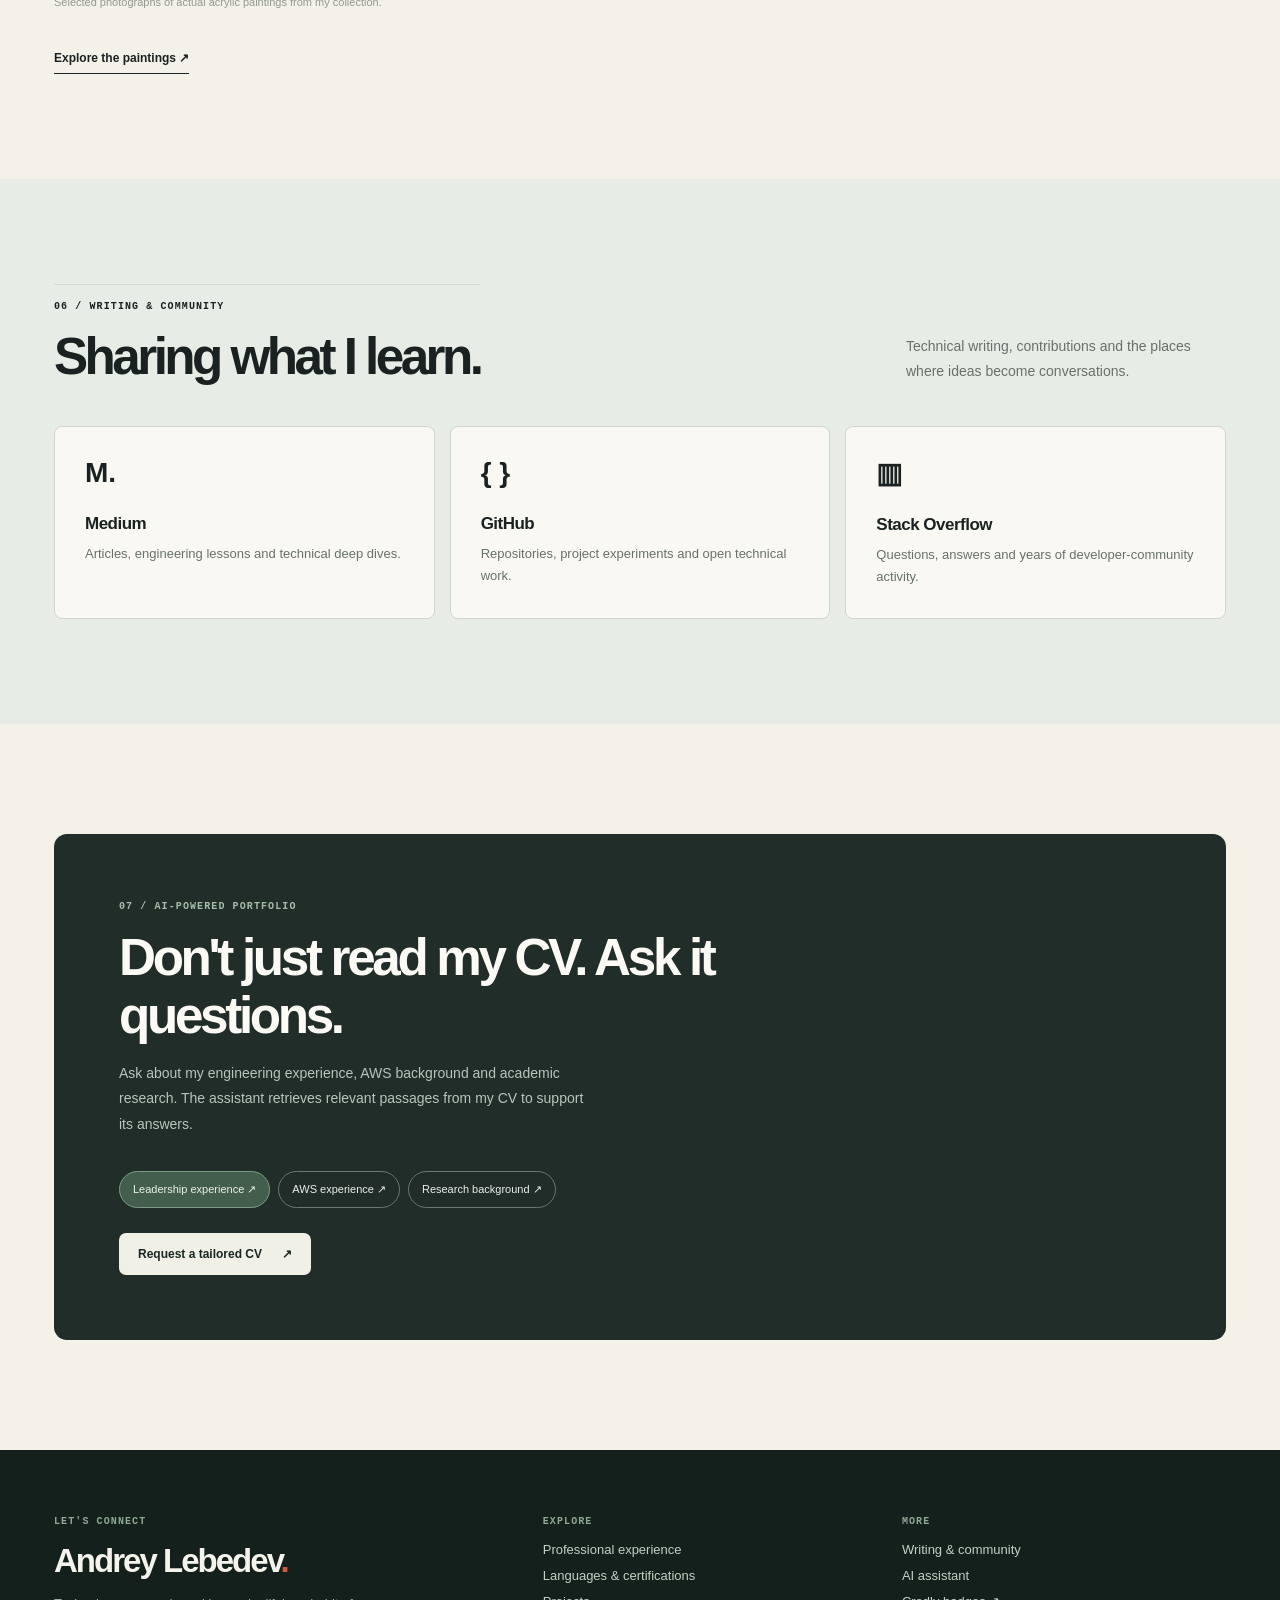
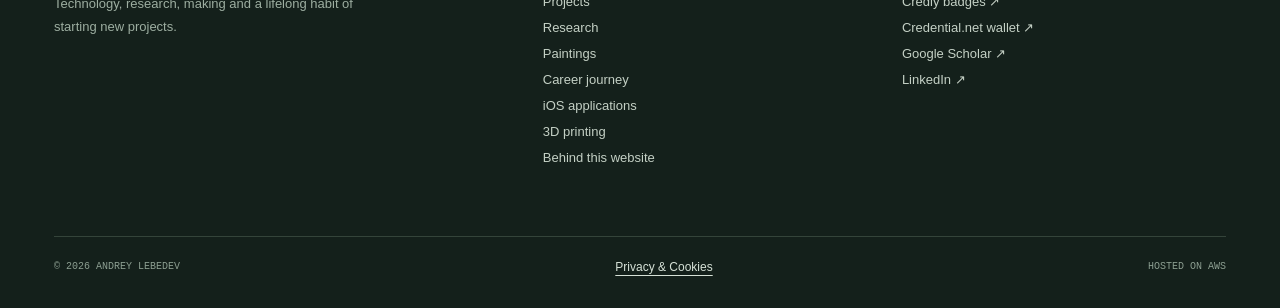
==== commit d3af121c: "Add privacy notice and persist verified email on chat records" ====
--- a/index.html
+++ b/index.html
@@ -11,6 +11,7 @@
 <link href="assets/hero-credentials.css" rel="stylesheet"/>
 <script defer src="assets/auth.js"></script>
 <script defer src="assets/chat.js"></script>
+<link rel="stylesheet" href="assets/privacy.css"/>
 </head>
 <body>
 <header>
@@ -143,7 +144,7 @@
 <div class="wrap" style="margin-top:23px"><a class="small-link" href="art.html">Explore the paintings ↗</a></div></section>
 <section class="section writing" id="writing"><div class="wrap"><div class="section-head"><div><div class="top-rule eyebrow">06 / WRITING &amp; COMMUNITY</div><h2>Sharing what I learn.</h2></div><p>Technical writing, contributions and the places where ideas become conversations.</p></div><div class="writing-grid"><div class="writing-entry"><span class="symbol">M.</span><h3>Medium</h3><p>Articles, engineering lessons and technical deep dives.</p></div><div class="writing-entry"><span class="symbol">{ }</span><h3>GitHub</h3><p>Repositories, project experiments and open technical work.</p></div><div class="writing-entry"><span class="symbol">▥</span><h3>Stack Overflow</h3><p>Questions, answers and years of developer-community activity.</p></div></div></div></section>
 </main>
-<section class="ai-section" id="assistant"><div class="wrap"><div class="ai-panel"><div><div class="eyebrow">07 / AI-POWERED PORTFOLIO</div><h2>Don't just read my CV. Ask it questions.</h2><p>Ask about my engineering experience, AWS background and academic research. The assistant retrieves relevant passages from my CV to support its answers.</p><div aria-label="Ask the CV assistant" class="ai-chips"><button class="ai-chip active" data-chat="leadership">Leadership experience ↗</button><button class="ai-chip" data-chat="cloud">AWS experience ↗</button><button class="ai-chip" data-chat="research">Research background ↗</button></div><button class="btn" id="recruiterButton" style="margin-top:25px;background:#f0f0e7;color:#192720;border:0">Request a tailored CV <span>↗</span></button></div></div></div></section><footer class="footer"><div class="wrap"><div class="footer-grid"><div><div class="eyebrow" style="color:#91a897">LET'S CONNECT</div><h2>Andrey Lebedev<span class="accent">.</span></h2><p>Technology, research, making and a lifelong habit of starting new projects.</p></div><div><div class="eyebrow" style="color:#91a897">EXPLORE</div><ul><li><a href="#experience">Professional experience</a></li><li><a href="#credentials">Languages &amp; certifications</a></li><li><a href="#projects">Projects</a></li><li><a href="#research">Research</a></li><li><a href="art.html">Paintings</a></li><li><a href="career.html">Career journey</a></li><li><a href="apps.html">iOS applications</a></li><li><a href="3d-printing.html">3D printing</a></li><li><a href="behind-the-site.html">Behind this website</a></li></ul></div><div><div class="eyebrow" style="color:#91a897">MORE</div><ul><li><a href="#writing">Writing &amp; community</a></li><li><a href="#assistant">AI assistant</a></li><li><a href="https://www.credly.com/users/andrey-lebedev.076a3905/badges/credly" rel="noopener noreferrer" target="_blank">Credly badges ↗</a></li><li><a href="https://www.credential.net/profile/andreylebedev208833/wallet" rel="noopener noreferrer" target="_blank">Credential.net wallet ↗</a></li><li><a href="https://scholar.google.com/citations?user=SfSFFIIAAAAJ&amp;hl=en" rel="noopener noreferrer" target="_blank">Google Scholar ↗</a></li><li><a href="https://www.linkedin.com/in/andremoniy/" rel="noopener noreferrer" target="_blank">LinkedIn ↗</a></li></ul></div></div><div class="footer-bottom"><span>© 2026 ANDREY LEBEDEV</span><span>HOSTED ON AWS</span></div></div></footer>
+<section class="ai-section" id="assistant"><div class="wrap"><div class="ai-panel"><div><div class="eyebrow">07 / AI-POWERED PORTFOLIO</div><h2>Don't just read my CV. Ask it questions.</h2><p>Ask about my engineering experience, AWS background and academic research. The assistant retrieves relevant passages from my CV to support its answers.</p><div aria-label="Ask the CV assistant" class="ai-chips"><button class="ai-chip active" data-chat="leadership">Leadership experience ↗</button><button class="ai-chip" data-chat="cloud">AWS experience ↗</button><button class="ai-chip" data-chat="research">Research background ↗</button></div><button class="btn" id="recruiterButton" style="margin-top:25px;background:#f0f0e7;color:#192720;border:0">Request a tailored CV <span>↗</span></button></div></div></div></section><footer class="footer"><div class="wrap"><div class="footer-grid"><div><div class="eyebrow" style="color:#91a897">LET'S CONNECT</div><h2>Andrey Lebedev<span class="accent">.</span></h2><p>Technology, research, making and a lifelong habit of starting new projects.</p></div><div><div class="eyebrow" style="color:#91a897">EXPLORE</div><ul><li><a href="#experience">Professional experience</a></li><li><a href="#credentials">Languages &amp; certifications</a></li><li><a href="#projects">Projects</a></li><li><a href="#research">Research</a></li><li><a href="art.html">Paintings</a></li><li><a href="career.html">Career journey</a></li><li><a href="apps.html">iOS applications</a></li><li><a href="3d-printing.html">3D printing</a></li><li><a href="behind-the-site.html">Behind this website</a></li></ul></div><div><div class="eyebrow" style="color:#91a897">MORE</div><ul><li><a href="#writing">Writing &amp; community</a></li><li><a href="#assistant">AI assistant</a></li><li><a href="https://www.credly.com/users/andrey-lebedev.076a3905/badges/credly" rel="noopener noreferrer" target="_blank">Credly badges ↗</a></li><li><a href="https://www.credential.net/profile/andreylebedev208833/wallet" rel="noopener noreferrer" target="_blank">Credential.net wallet ↗</a></li><li><a href="https://scholar.google.com/citations?user=SfSFFIIAAAAJ&amp;hl=en" rel="noopener noreferrer" target="_blank">Google Scholar ↗</a></li><li><a href="https://www.linkedin.com/in/andremoniy/" rel="noopener noreferrer" target="_blank">LinkedIn ↗</a></li></ul></div></div><div class="footer-bottom"><span>© 2026 ANDREY LEBEDEV</span><a class="privacy-footer-link" href="privacy.html">Privacy &amp; Cookies</a><span>HOSTED ON AWS</span></div></div></footer>
 <div class="modal-backdrop" id="cvModal" role="presentation"><div aria-labelledby="modalTitle" aria-modal="true" class="modal" role="dialog"><button aria-label="Close" class="modal-close" id="modalClose">×</button><div class="eyebrow accent">RECRUITER AREA</div><h3 id="modalTitle">Tailored CV generation</h3><p>Planned functionality: authenticate using a corporate email address, paste a job description and generate an evidence-based CV in PDF or DOCX. This feature is not connected yet.</p><button class="btn btn-primary" id="modalGotIt">Got it <span>✓</span></button></div></div><script>document.addEventListener('DOMContentLoaded',()=>{
  const nav=document.getElementById('navLinks'); const toggle=document.getElementById('mobileToggle');
  if(nav&&toggle){toggle.addEventListener('click',()=>{const opened=nav.classList.toggle('open');toggle.setAttribute('aria-expanded',String(opened));toggle.textContent=opened?'×':'☰';});nav.querySelectorAll('a').forEach(a=>a.addEventListener('click',()=>{nav.classList.remove('open');toggle.setAttribute('aria-expanded','false');toggle.textContent='☰';}));}
--- a/assets/privacy.css
+++ b/assets/privacy.css
@@ -0,0 +1,37 @@
+.footer-bottom { flex-wrap: wrap; align-items: center; }
+.footer-bottom .privacy-footer-link { color: #d6e1d7; font-family: var(--font); font-size: 12px; text-decoration: underline; text-underline-offset: 4px; }
+.footer-bottom .privacy-footer-link:hover { color: #fff; }
+.privacy-footer-link:focus-visible, .privacy-content a:focus-visible, .privacy-index a:focus-visible { outline: 2px solid var(--accent); outline-offset: 4px; }
+.privacy-hero .lede { max-width: 780px; }
+.privacy-highlights { display: grid; grid-template-columns: repeat(3, minmax(0, 1fr)); gap: 18px; margin-bottom: 48px; }
+.privacy-highlights article { padding: 24px; background: var(--paper); border: 1px solid var(--line); border-radius: 12px; }
+.privacy-highlights h2 { font-size: 20px; letter-spacing: -.03em; margin: 0 0 10px; }
+.privacy-highlights p { color: var(--muted); line-height: 1.75; font-size: 14px; margin: 0; }
+.privacy-layout { display: grid; grid-template-columns: 230px minmax(0, 1fr); gap: 65px; align-items: start; }
+.privacy-index { position: sticky; top: 145px; padding: 22px 0; border-top: 1px solid var(--line); border-bottom: 1px solid var(--line); }
+.privacy-index strong { display: block; margin-bottom: 12px; }
+.privacy-index a { display: block; padding: 8px 0; color: var(--green); font-size: 14px; }
+.privacy-content { min-width: 0; }
+.privacy-content section { margin: 0 0 40px; padding-bottom: 28px; border-bottom: 1px solid var(--line); scroll-margin-top: 145px; }
+.privacy-content h2 { font-size: 27px; letter-spacing: -.04em; line-height: 1.25; margin: 0 0 18px; }
+.privacy-content h3 { font-size: 18px; margin: 24px 0 10px; }
+.privacy-content p, .privacy-content li { font-size: 15px; line-height: 1.85; color: var(--muted); }
+.privacy-content p { margin: 0 0 15px; }
+.privacy-content li { margin-bottom: 8px; }
+.privacy-content a { color: var(--green); text-decoration: underline; text-underline-offset: 3px; overflow-wrap: anywhere; }
+.privacy-table-wrap { overflow-x: auto; margin: 22px 0; }
+.privacy-content table { width: 100%; border-collapse: collapse; text-align: left; font-size: 13px; }
+.privacy-content th, .privacy-content td { padding: 14px 12px; border-bottom: 1px solid var(--line); vertical-align: top; line-height: 1.75; }
+.privacy-content th { background: #e9eee7; color: var(--green); }
+.privacy-content td { color: var(--muted); }
+.privacy-content td:first-child { color: var(--ink); font-weight: 600; min-width: 145px; }
+.privacy-contact { background: #e9eee7; padding: 22px; border-radius: 10px; }
+.privacy-contact p:last-child { margin-bottom: 0; }
+.privacy-callback-link { display: inline-block; margin: 28px 0; color: var(--green); text-decoration: underline; text-underline-offset: 4px; }
+@media (max-width: 780px) {
+  .privacy-highlights { grid-template-columns: 1fr; }
+  .privacy-layout { grid-template-columns: 1fr; gap: 32px; }
+  .privacy-index { position: static; }
+  .privacy-index a { display: inline-block; margin-right: 18px; }
+  .privacy-content h2 { font-size: 25px; }
+}
